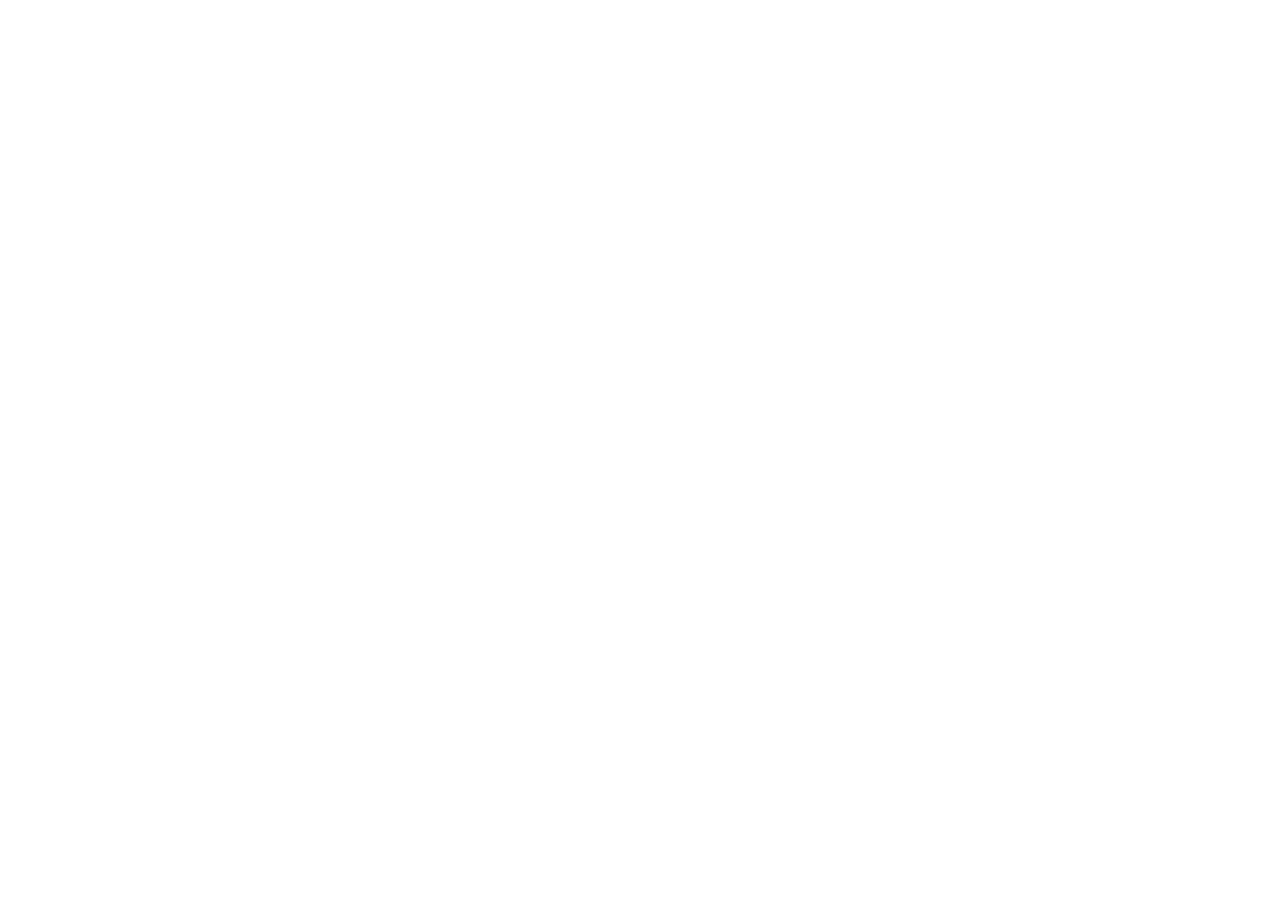
==== index.html @ 7c4e67d2 "Init: Création de dépot et Arborescence" ====
<!DOCTYPE html>
<html lang="en">

<head>
    <meta charset="UTF-8">
    <meta name="viewport" content="width=device-width, initial-scale=1.0">
    <title>Accueil-AfriConnectSummit</title>
    <!--google fonts-->
    <link href="https://fonts.googleapis.com/css2?family=Poppins:wght@300;500;700&display=swap" rel="stylesheet">
    <!--icons bootstrap-->
    <link href="https://cdn.jsdelivr.net/npm/bootstrap-icons@1.11.3/font/bootstrap-icons.css" rel="stylesheet">
    <!--Feuille CSS-->
    <link rel="stylesheet" href="css/style.css">
</head>
<body>
     <!--Le contenu de ma page -->

     
    <script src="js/main.js"></script>
</body>

</html>
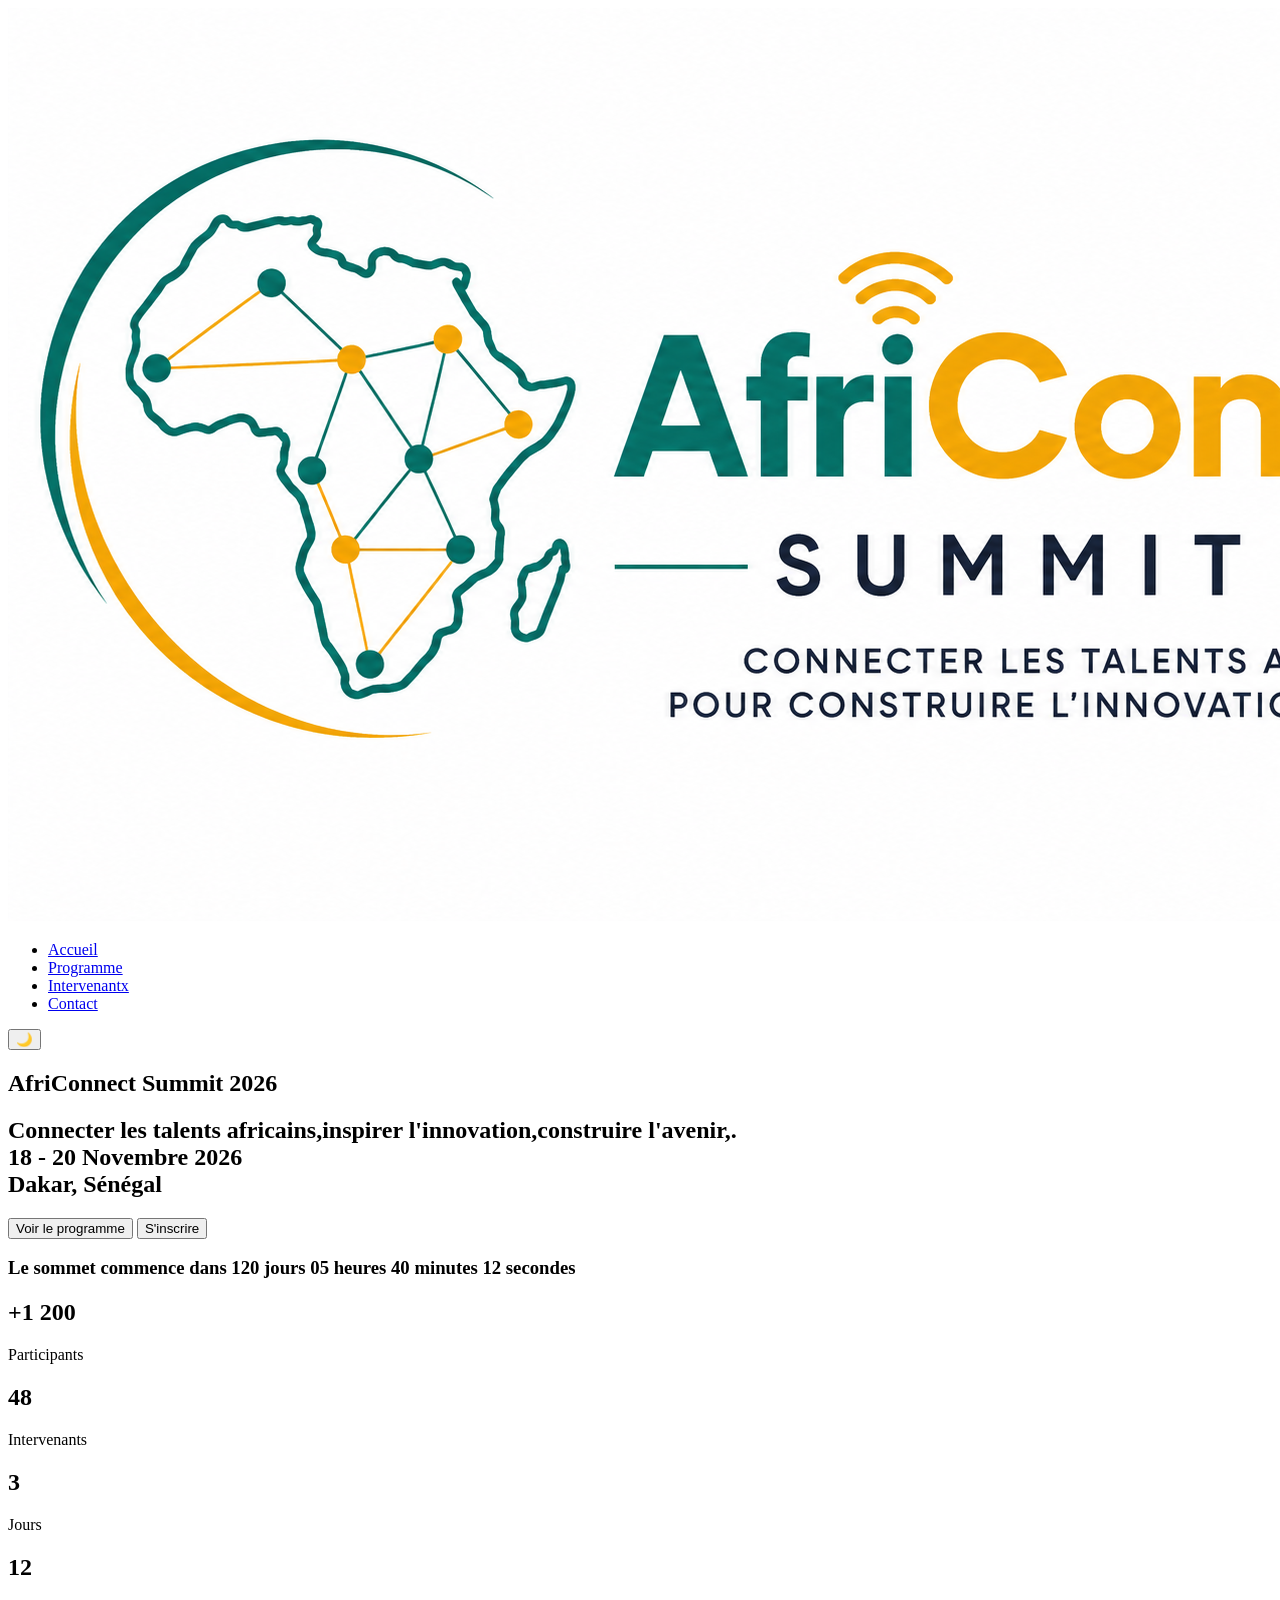
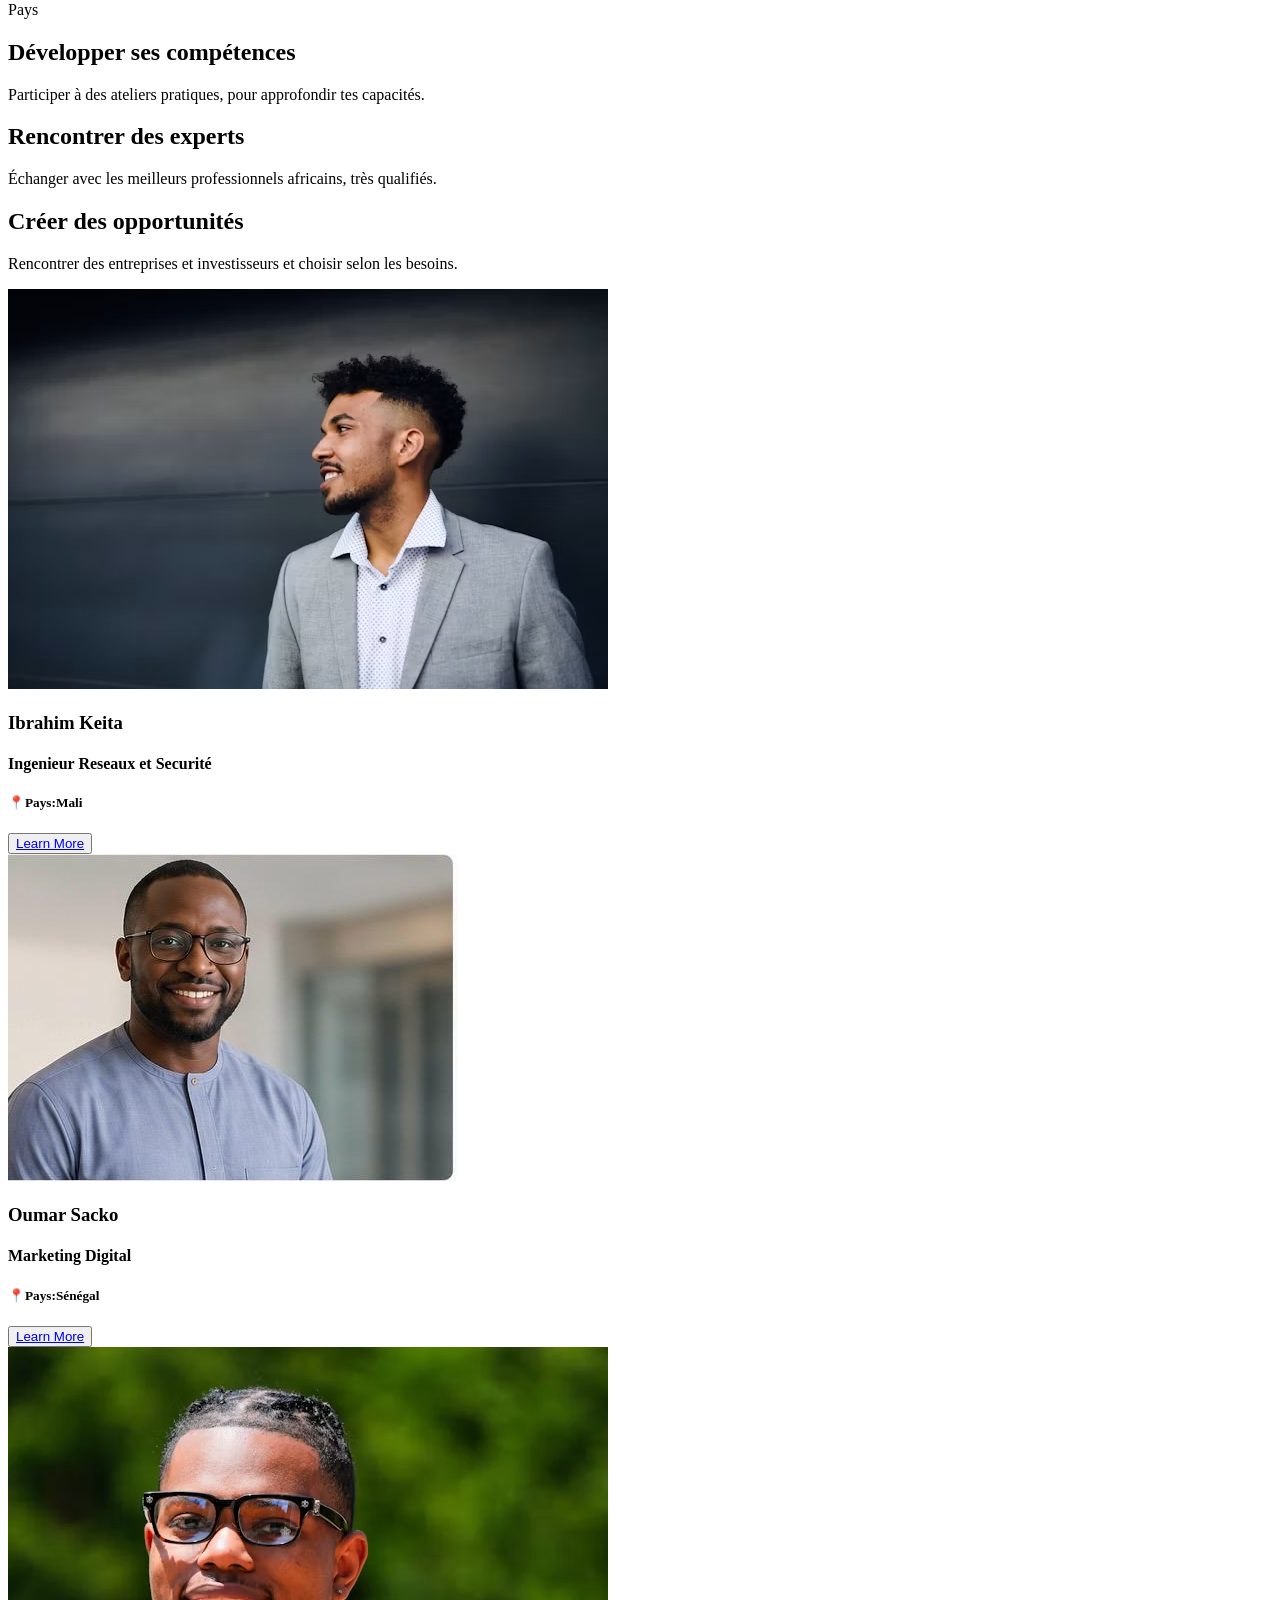
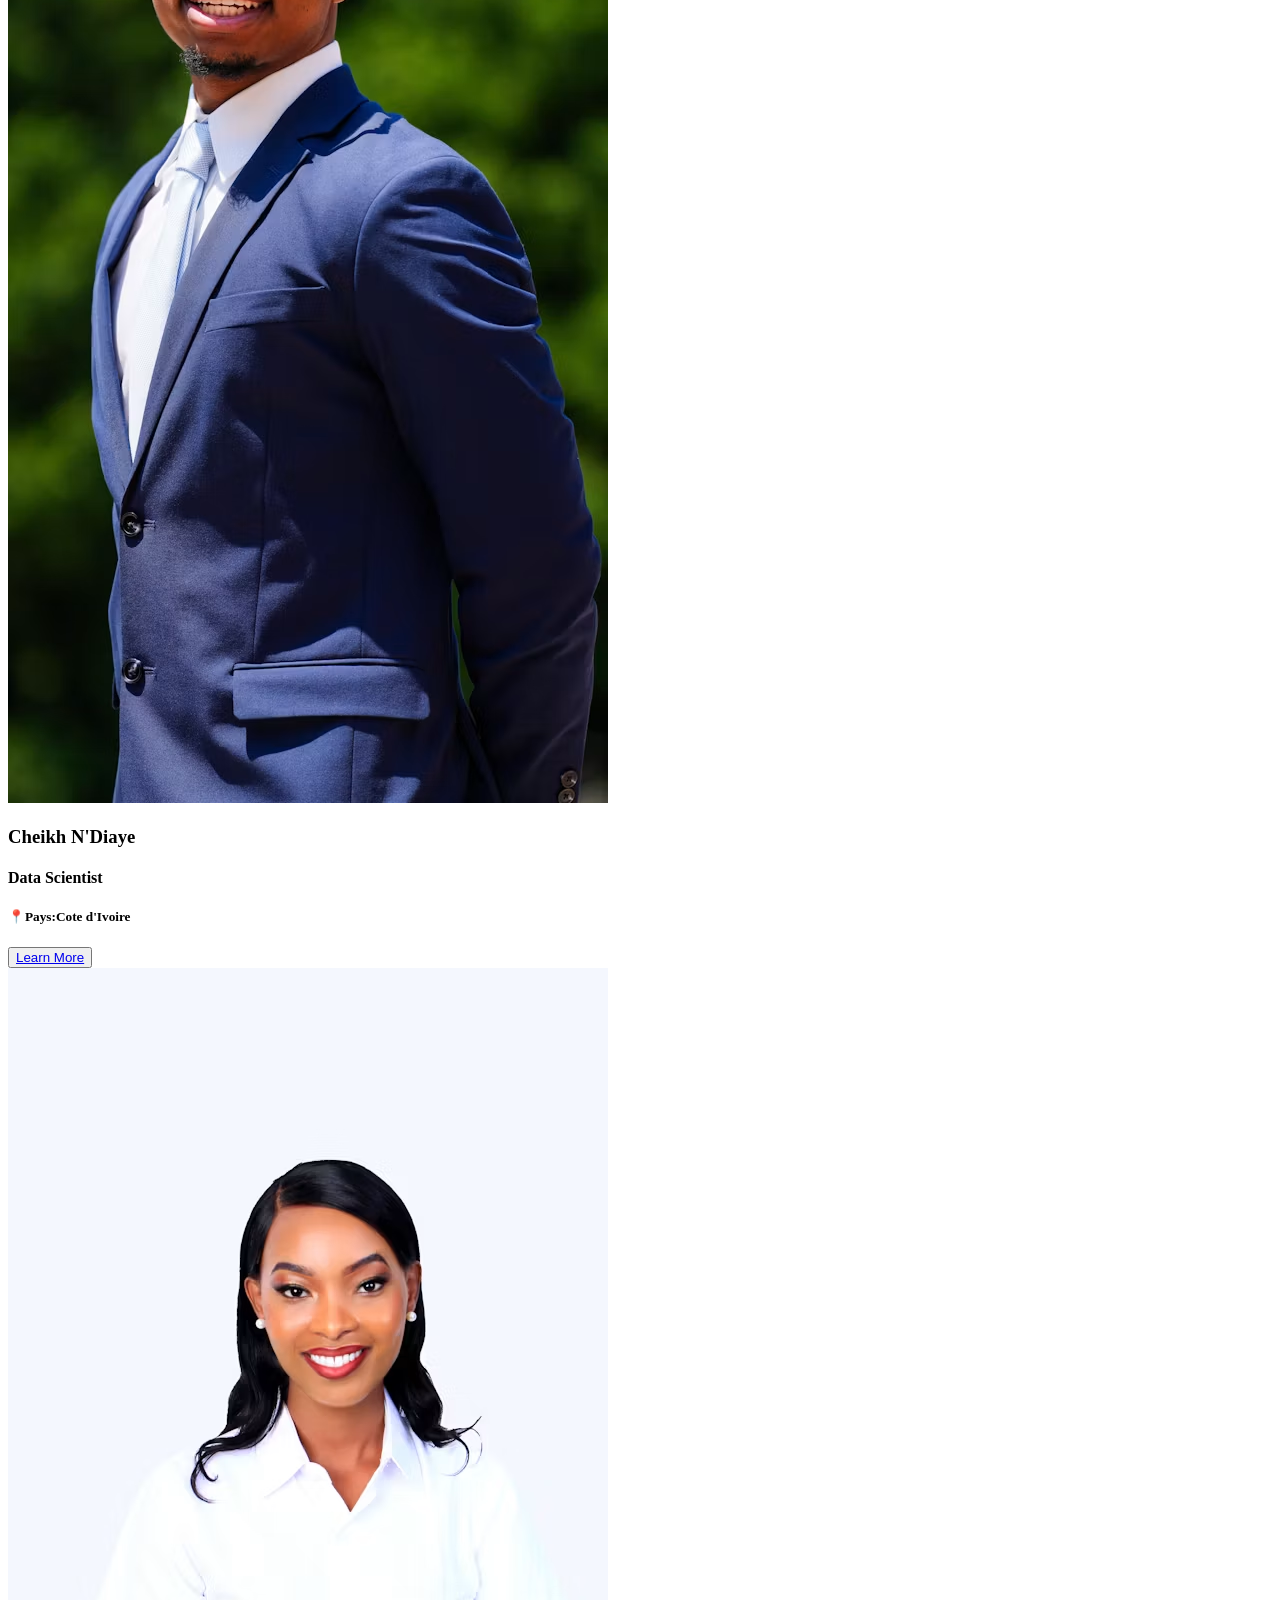
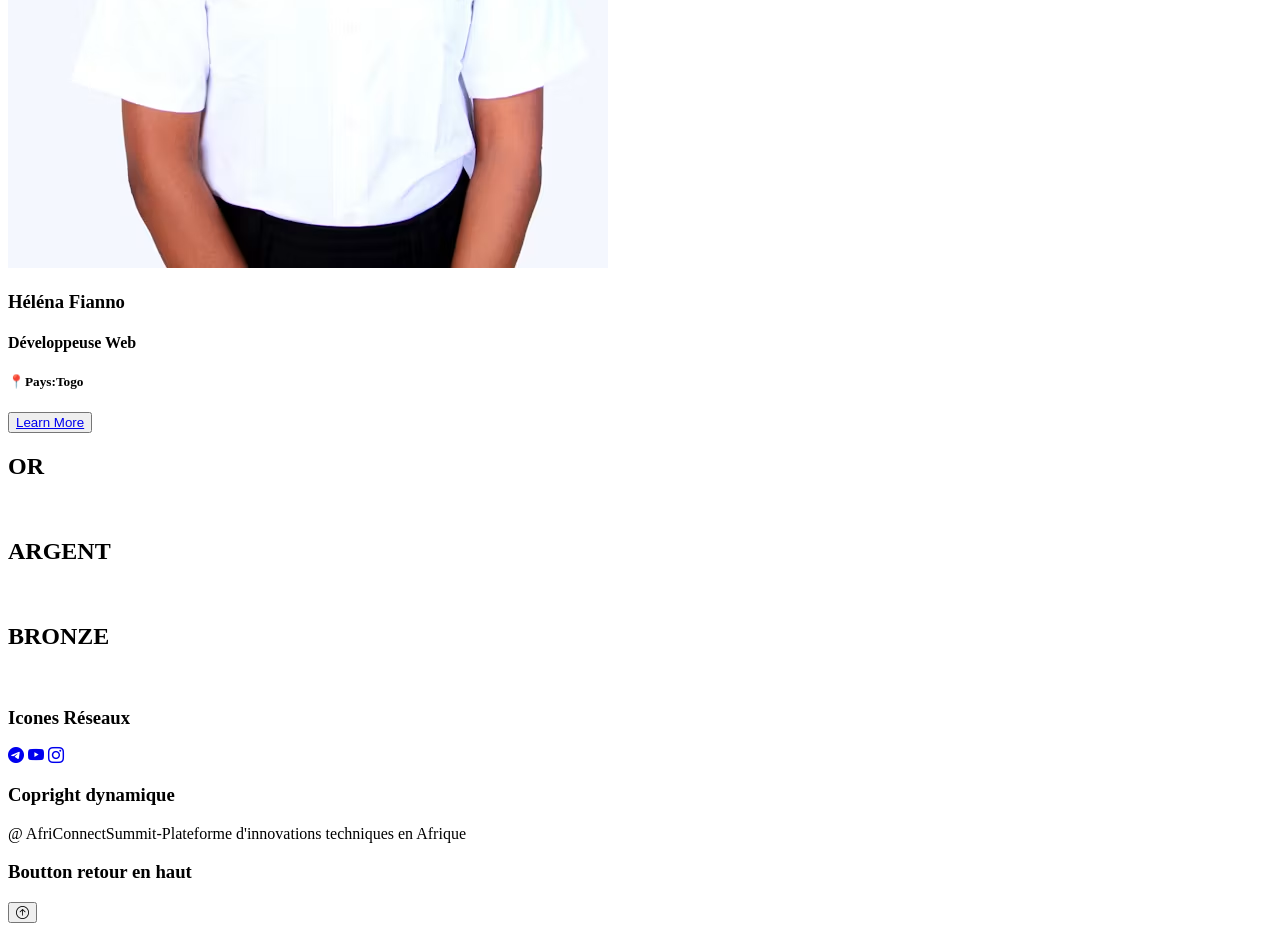
==== commit e36f49ca: "HTML : Structure complète des 4 pages html" ====
--- a/index.html
+++ b/index.html
@@ -12,10 +12,143 @@
     <!--Feuille CSS-->
     <link rel="stylesheet" href="css/style.css">
 </head>
+
 <body>
-     <!--Le contenu de ma page -->
-
-     
+    <!--Le contenu de ma page -->
+    <!--L'entète LOGO + lien-->
+    <header>
+        <nav>
+            <div><img src="images/logoAfriConnectSummit.png" alt="logo"></div>
+            <ul class="menu" id="menu">
+                <li><a href="index.html">Accueil</a></li>
+                <li><a href="programme.html">Programme</a></li>
+                <li><a href="intervenants.html">Intervenantx</a></li>
+                <li><a href="contact.html">Contact</a></li>
+            </ul>
+            <div class="hamburger" id="hamburger"></div>
+            <!--Bouton dark mobile-->
+            <button id="themeToggle">🌙</button>
+        </nav>
+    </header>
+    <main>
+        <!--Section hero-->
+        <section class="Hero">
+            <h1>AfriConnect Summit 2026</h1>
+            <h2>
+                Connecter les talents africains,inspirer l'innovation,construire l'avenir,.
+                <br>18 - 20 Novembre 2026
+                <br>Dakar, Sénégal
+            </h2>
+            <button>Voir le programme</button>
+            <button>S'inscrire</button>
+            <h3>Le sommet commence dans 120 jours 05 heures 40 minutes 12 secondes</h3>
+        </section>
+        <!--Sections Chiffres clés-->
+        <section class="chiffres-clés">
+            <div class="chiffre">
+                <div>
+                    <h2>+1 200</h2>
+                    <p>Participants</p>
+                </div>
+                <div>
+                    <h2>48</h2>
+                    <p>Intervenants</p>
+                </div>
+                <div>
+                    <h2>3</h2>
+                    <p>Jours</p>
+                </div>
+                <div>
+                    <h2>12</h2>
+                    <p>Pays</p>
+                </div>
+            </div>
+        </section>
+        <!--Sections Pourquoi Participer-->
+        <section class="Participer">
+            <div>
+                <i class="icon"></i>
+                <h2>Développer ses compétences</h2>
+                <p>Participer à des ateliers pratiques, pour approfondir tes capacités.</p>
+            </div>
+            <div>
+                <i class="icon"></i>
+                <h2> Rencontrer des experts</h2>
+                <p>Échanger avec les meilleurs professionnels africains, très qualifiés.</p>
+            </div>
+            <div>
+                <i class="icon"></i>
+                <h2>Créer des opportunités</h2>
+                <p>Rencontrer des entreprises et investisseurs et choisir selon les besoins.</p>
+            </div>
+            </div>
+        </section>
+        <!--Sections Intervenants Vedettes-->
+        <section class="intervenants">
+            <div>
+                <img src="images/inter41.jpg" alt="inter1">
+                <h3>Ibrahim Keita</h3>
+                <h4>Ingenieur Reseaux et Securité</h4>
+                <h5>📍Pays:Mali</h5>
+                <button><a href="intervenants.html">Learn More</a></button>
+            </div>
+            <div>
+                <img src="images/intervant8.jpg.jpeg" alt="inter2">
+                <h3>Oumar Sacko</h3>
+                <h4>Marketing Digital</h4>
+                <h5>📍Pays:Sénégal</h5>
+                <button><a href="intervenants.html">Learn More</a></button>
+            </div>
+            <div>
+                <img src="images/inter46.avif" alt="inter3">
+                <h3> Cheikh N'Diaye</h3>
+                <h4>Data Scientist</h4>
+                <h5>📍Pays:Cote d'Ivoire</h5>
+                <button><a href="intervenants.html">Learn More</a></button>
+            </div>
+            <div>
+                <img src="images/inter45.avif" alt="inter4">
+                <h3> Héléna Fianno</h3>
+                <h4>Développeuse Web</h4>
+                <h5>📍Pays:Togo</h5>
+                <button><a href="intervenants.html">Learn More</a></button>
+            </div>
+        </section>
+        <!--Sections SPONSORS-->
+        <section>
+            <div>
+                <h2>OR</h2>
+                <img src="" alt="">
+            </div>
+            <div>
+                <h2>ARGENT</H2>
+                <img src="" alt="">
+            </div>
+            <div>
+                <h2>BRONZE</h2>
+                <img src="" alt="">
+            </div>
+        </section>
+    </main>
+    <!--Footer-->
+    <footer>
+        <div>
+            <h3>Icones Réseaux</h3>
+            <a href="http://telegram.org"><i class="bi bi-telegram"></i></a>
+            <a href="http://youtube.com"><i class="bi bi-youtube"></i></a>
+            <a href="http://instagram.com"><i class="bi bi-instagram"></i></a>
+        </div>
+        <div>
+            <h3>Copright dynamique</h3>
+            <p> <span id="year"> @ AfriConnectSummit-Plateforme d'innovations techniques en Afrique</span></p>
+        </div>
+        <div>
+            <h3>Boutton retour en haut</h3>
+            <button id="btnTop">
+                <i class=" bi bi-arrow-up-circle"></i>
+            </button>
+        </div>
+    </footer>
     <script src="js/main.js"></script>
 </body>
 
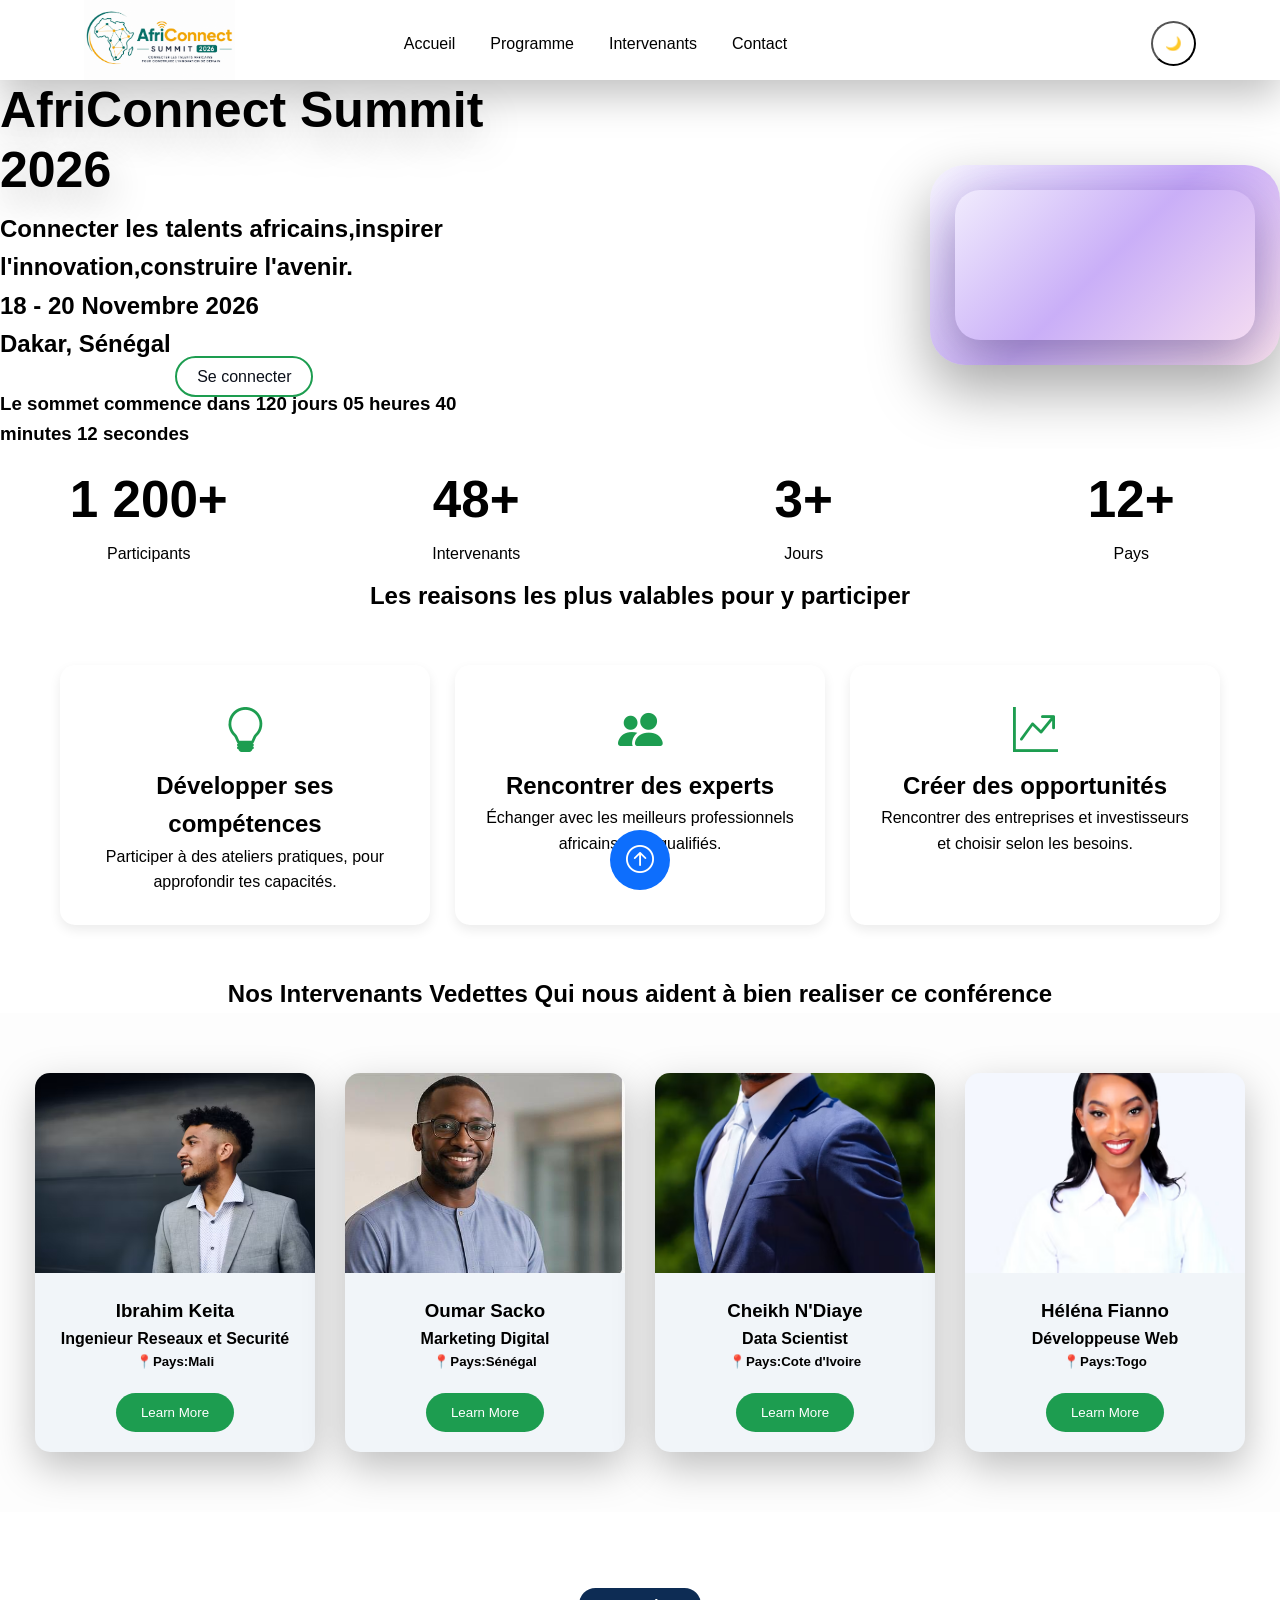
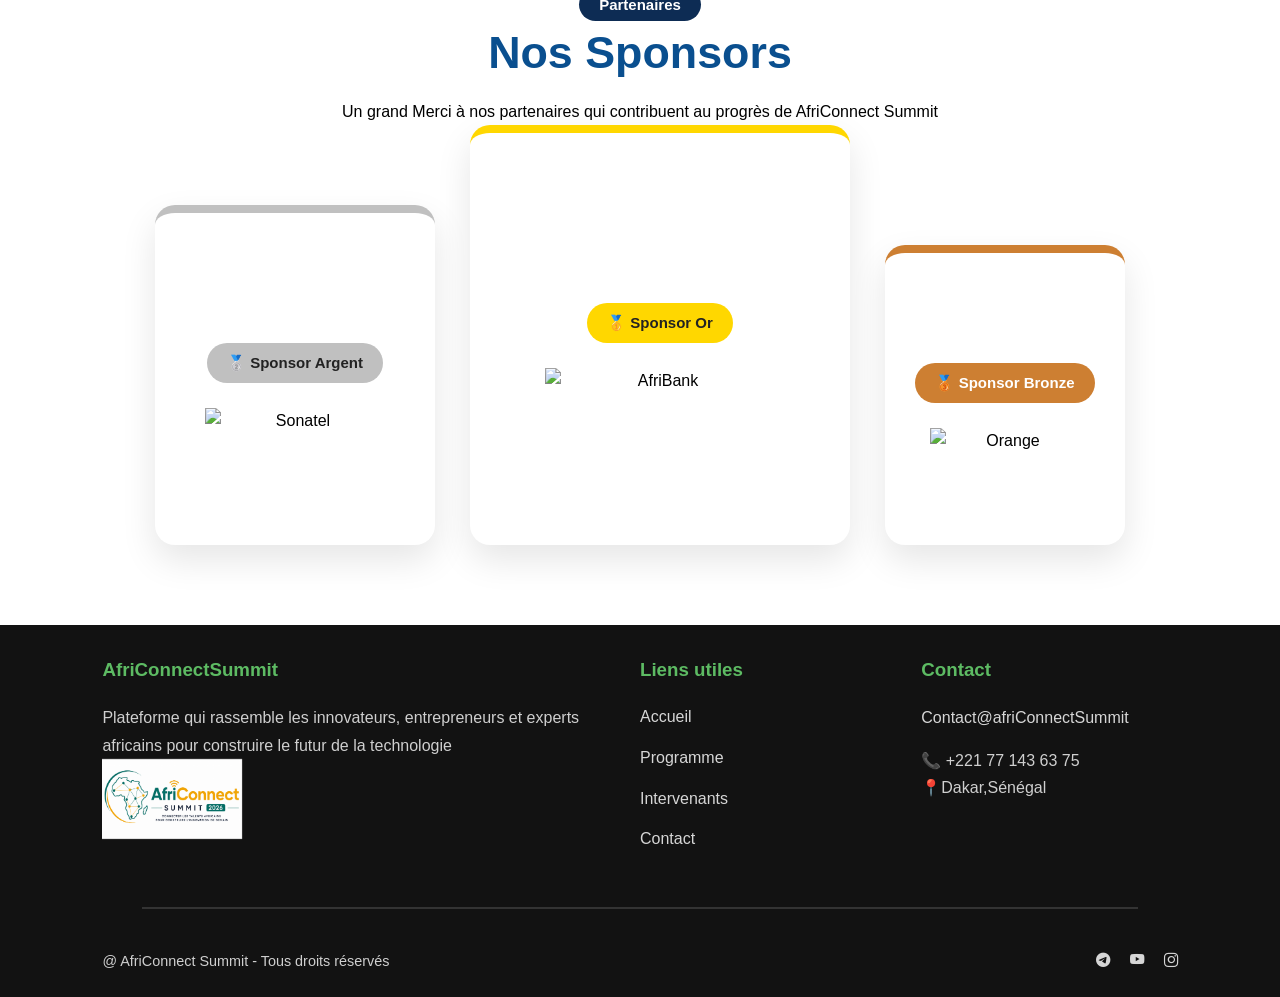
==== commit df16779d: "CSS: root et style complet de la page d'accueil" ====
--- a/index.html
+++ b/index.html
@@ -18,95 +18,113 @@
     <!--L'entète LOGO + lien-->
     <header>
         <nav>
-            <div><img src="images/logoAfriConnectSummit.png" alt="logo"></div>
+            <div class="nav-container">
+            <div> <a href="index.html"><img src="images/logoAfriConnectSummit.png" alt="logo"  class="logo"></a></div>
             <ul class="menu" id="menu">
                 <li><a href="index.html">Accueil</a></li>
                 <li><a href="programme.html">Programme</a></li>
-                <li><a href="intervenants.html">Intervenantx</a></li>
+                <li><a href="intervenants.html">Intervenants</a></li>
                 <li><a href="contact.html">Contact</a></li>
             </ul>
-            <div class="hamburger" id="hamburger"></div>
+            <div class="btn-et-autres">
+            <a href="contact.html" class="inscription">S'inscrire maitenant</a>
+            <div class="hamburger" id="hamburger">
+                <span></span>
+                <span></span>
+                <span></span>
+            </div>
             <!--Bouton dark mobile-->
             <button id="themeToggle">🌙</button>
+            </div>
+            </div>
         </nav>
     </header>
     <main>
         <!--Section hero-->
         <section class="Hero">
+            <div class="gauche">
             <h1>AfriConnect Summit 2026</h1>
             <h2>
-                Connecter les talents africains,inspirer l'innovation,construire l'avenir,.
+                Connecter les talents africains,inspirer l'innovation,construire l'avenir.
                 <br>18 - 20 Novembre 2026
                 <br>Dakar, Sénégal
             </h2>
-            <button>Voir le programme</button>
-            <button>S'inscrire</button>
-            <h3>Le sommet commence dans 120 jours 05 heures 40 minutes 12 secondes</h3>
+            <a href="programme.html" class="voir">Voir le programme</a>
+            <a href="contact.html" class="inscrire">Se connecter</a>
+             <h3>Le sommet commence dans <strong>120</strong> jours <strong>05</strong> heures <strong>40</strong>  minutes <strong>12</strong> secondes</h3>
+            </div>
+            <div class="video">
+        <video autoplay muted loop playsinline class="hero-video">
+        <source src="images/conference.mp4" type="video/mp4">
+         </video>
+         </div>
         </section>
         <!--Sections Chiffres clés-->
         <section class="chiffres-clés">
             <div class="chiffre">
                 <div>
-                    <h2>+1 200</h2>
+                    <h2>1 200+</h2>
                     <p>Participants</p>
-                </div>
-                <div>
-                    <h2>48</h2>
+                </div>  
+                <div>
+                    <h2>48+</h2>
                     <p>Intervenants</p>
                 </div>
                 <div>
-                    <h2>3</h2>
+                    <h2>3+</h2>
                     <p>Jours</p>
                 </div>
                 <div>
-                    <h2>12</h2>
+                    <h2>12+</h2>
                     <p>Pays</p>
                 </div>
             </div>
         </section>
         <!--Sections Pourquoi Participer-->
+        <h2 class="center">Les reaisons les plus valables pour y participer</h2>
         <section class="Participer">
             <div>
-                <i class="icon"></i>
+                <i class="bi bi-lightbulb"></i>
                 <h2>Développer ses compétences</h2>
                 <p>Participer à des ateliers pratiques, pour approfondir tes capacités.</p>
             </div>
             <div>
-                <i class="icon"></i>
+                <i class="bi bi-people-fill"></i>
                 <h2> Rencontrer des experts</h2>
                 <p>Échanger avec les meilleurs professionnels africains, très qualifiés.</p>
             </div>
             <div>
-                <i class="icon"></i>
+                <i class="bi bi-graph-up-arrow"></i>
                 <h2>Créer des opportunités</h2>
                 <p>Rencontrer des entreprises et investisseurs et choisir selon les besoins.</p>
             </div>
             </div>
         </section>
         <!--Sections Intervenants Vedettes-->
+        <h2 class="center">Nos Intervenants Vedettes Qui nous aident à bien realiser ce conférence</h2>
         <section class="intervenants">
-            <div>
+            <div class="carde">
                 <img src="images/inter41.jpg" alt="inter1">
                 <h3>Ibrahim Keita</h3>
                 <h4>Ingenieur Reseaux et Securité</h4>
                 <h5>📍Pays:Mali</h5>
                 <button><a href="intervenants.html">Learn More</a></button>
             </div>
-            <div>
+            <div class="carde">
                 <img src="images/intervant8.jpg.jpeg" alt="inter2">
-                <h3>Oumar Sacko</h3>
+                <h3>Oumar Sacko</h3> 
                 <h4>Marketing Digital</h4>
                 <h5>📍Pays:Sénégal</h5>
                 <button><a href="intervenants.html">Learn More</a></button>
             </div>
-            <div>
+            <div class="carde">
                 <img src="images/inter46.avif" alt="inter3">
                 <h3> Cheikh N'Diaye</h3>
                 <h4>Data Scientist</h4>
                 <h5>📍Pays:Cote d'Ivoire</h5>
                 <button><a href="intervenants.html">Learn More</a></button>
             </div>
-            <div>
+            <div class="carde">
                 <img src="images/inter45.avif" alt="inter4">
                 <h3> Héléna Fianno</h3>
                 <h4>Développeuse Web</h4>
@@ -115,40 +133,74 @@
             </div>
         </section>
         <!--Sections SPONSORS-->
-        <section>
-            <div>
-                <h2>OR</h2>
-                <img src="" alt="">
-            </div>
-            <div>
-                <h2>ARGENT</H2>
-                <img src="" alt="">
-            </div>
-            <div>
-                <h2>BRONZE</h2>
-                <img src="" alt="">
-            </div>
-        </section>
+      <section class="sponsors">
+        <span class="part">Partenaires</span>
+         <h2>Nos Sponsors</h2>
+        <p> Un grand Merci à nos partenaires qui contribuent au progrès de AfriConnect Summit</p>
+
+    <div class="sponsors-container">
+
+        <div class="card silver">
+            <span class="badge">🥈 Sponsor Argent</span>
+            <img src="images/sonatel.png" alt="Sonatel">
+        </div>
+
+        <div class="card gold">
+            <span class="badge">🥇 Sponsor Or</span>
+            <img src="images/afribank.png" alt="AfriBank">
+        </div>
+
+        <div class="card bronze">
+            <span class="badge">🥉 Sponsor Bronze</span>
+            <img src="images/orange.png" alt="Orange">
+        </div>
+
+    </div>
+</section>
     </main>
     <!--Footer-->
     <footer>
-        <div>
-            <h3>Icones Réseaux</h3>
-            <a href="http://telegram.org"><i class="bi bi-telegram"></i></a>
-            <a href="http://youtube.com"><i class="bi bi-youtube"></i></a>
-            <a href="http://instagram.com"><i class="bi bi-instagram"></i></a>
-        </div>
-        <div>
-            <h3>Copright dynamique</h3>
-            <p> <span id="year"> @ AfriConnectSummit-Plateforme d'innovations techniques en Afrique</span></p>
-        </div>
-        <div>
-            <h3>Boutton retour en haut</h3>
-            <button id="btnTop">
+        <div class="footer-container">
+        <div class="footer-col">
+          <h3>AfriConnectSummit</h3>
+          <p>Plateforme qui rassemble les innovateurs, entrepreneurs et experts africains pour construire le futur de la technologie</p>
+          <a href="index.html">
+            <div class="logo">
+             <img src="images/logoAfriConnectSummit.png" alt="logo" class="logo">
+            </div>
+          </a>
+        </div>
+        <div class="footer-col">
+          <h3>Liens utiles</h3>
+          <ul class="list-unstyled">
+            <li> <a href="index.html">Accueil</a></li>
+            <li> <a href="programme.html">Programme</a></li>
+            <li><a href="intervenants.html">Intervenants</a></li>
+            <li><a href="contact.html">Contact</a></li>
+          </ul>
+        </div>
+        <div class="footer-col">
+          <!--contact-->
+          <h3>Contact</h3>
+          <p> <a href="mailto:Contact@afriConnectSummit.com">Contact@afriConnectSummit</a></p>
+          <p>📞 +221 77 143 63 75</p>
+          <p>📍Dakar,Sénégal</p>
+        </div>
+        </div>
+      <hr>
+      <div class="foot-bas">
+        <p> <span id="year"> @ AfriConnect Summit - Tous droits réservés</span>
+        </p>
+        <div class="icon">
+          <a href="http://telegram.org"><i class="bi bi-telegram"></i></a>
+          <a href="http://youtube.com"><i class="bi bi-youtube"></i></a>
+          <a href="http://instagram.com"><i class="bi bi-instagram"></i></a>
+        </div>
+      </div>
+    </footer>
+    <button id="btnTop">
                 <i class=" bi bi-arrow-up-circle"></i>
             </button>
-        </div>
-    </footer>
     <script src="js/main.js"></script>
 </body>
 
--- a/css/style.css
+++ b/css/style.css
@@ -0,0 +1,738 @@
+/*Les Variables CSS dans root mes couleurs et typogrgraphies*/
+:root {
+    --primary: green;
+    --secondary: #f59e0b;
+    --dark: #0f172a;
+    --white: #F1F5F9;
+    --text:#334155;
+    --raduis: 35px;
+    --transition: 0.4s;
+    --shadow: 0 15px 40px rgba(0, 0, 0, .25);
+    --Titres: 'Space Grotesk', sans-serif;
+    --sous-titres: 'Inter', sans-serif;
+}
+
+/*Reset qui prend toutes les balises*/
+* {
+    margin: 0;
+    padding: 0;
+    box-sizing: border-box;
+}
+
+/*Les pages avec un scrool fluide*/
+html {
+    scroll-behavior: smooth;
+}
+
+/*le contenu de mes pages*/
+body {
+    font-family: var(--Titres);
+    color:black ;
+    line-height: 1.6;
+}
+
+/*La navbar*/
+nav {
+    position: fixed;
+    top: 0;
+    left: 0;
+    width: 100%;
+    height: 80px;
+    z-index: 1000;
+    transition: var(--transition);
+    box-shadow: var(--shadow);
+
+}
+main{
+    padding-top: 80px;
+}
+/*image du logo*/
+.logo {
+    width: 100%;
+    height: 80px;
+}
+
+.nav-container {
+    display: flex;
+    justify-content: space-around;
+    align-items: center;
+}
+
+.menu {
+    display: flex;
+    gap: 35px;
+}
+
+a {
+    text-decoration: none;
+    color: inherit;
+    transition: var(--transition);
+    position: relative;
+}
+
+/*Les liens au survol*/
+a:hover {
+    text-decoration: underline;
+    color: var(--btn);
+}
+
+ul {
+    list-style: none;
+    cursor: pointer;
+}
+
+a::after {
+    content: "";
+    position: absolute;
+    left: 0;
+    bottom: -8px;
+    width: 0;
+    height: 2px;
+    background: var(--secondary);
+    transition: var(--transition);
+}
+
+.btn-et-autres {
+    display: flex;
+    align-items: center;
+    gap: 15px;
+}
+
+/*les bouttons*/
+.inscription {
+    background: var(--btn);
+    color: white;
+    padding: 10px 20px;
+    border-radius: 30px;
+    border:none;
+}
+
+.inscription:hover {
+    background: var(--dark);
+    color: var(--white);
+}
+
+#themeToggle {
+    width: 45px;
+    height: 45px;
+    border-radius: 50%;
+    background: var(--card);
+    color: white;
+}
+
+/*Menu Hamburguer*/
+.hamburger {
+    display: none;
+    flex-direction: column;
+    cursor: pointer;
+}
+
+.hamburger span {
+    width: 28px;
+    height: 3px;
+    background: #333;
+    margin: 4px;
+    transition: var(--Transition);
+}
+
+/*responsive du hamburger*/
+@media (max-width:768px) {
+    .menu {
+        position: absolute;
+        top: 75px;
+        right: -100%;
+        width: 260px;
+        height: calc(100vh - 75px);
+        background: var(--white);
+        flex-direction: column;
+        align-items: center;
+        padding-top: 48px;
+        gap: 30px;
+        transition: var(--Transition);
+        box-shadow: var(--shadow);
+    }
+
+    .menu.active {
+        right: 0;
+    }
+
+    .hamburger {
+        display: flex;
+    }
+}
+/*Responsive de la navbar*/
+@media(max-width:768px) {
+    .nav-menu {
+        position: absolute;
+        top: 80px;
+        left: 0;
+        width: 100%;
+        background: var(--dark-card);
+        flex-direction: column;
+        align-items: center;
+        padding: 30px;
+        display: none;
+    }
+    .nav-menu.show {
+        display: flex;
+    }
+    .menu-btn {
+        display: flex;
+    }
+}
+
+/*Section hero*/
+.Hero {
+    background: linear-gradient(rgba(255, 255, 255, 0.7), rgba(255, 255, 255, 0.7));
+    color: black;
+    display: flex;
+    align-items: center;
+    justify-content: space-between;
+    gap: 40px;
+    overflow: hidden;
+    /*bloque le débordement*/
+}
+
+.gauche {
+    flex: 0 0 40%;
+    position: relative;
+    z-index: 1;
+}
+
+.gauche h1 {
+    font-size: 50px;
+    font-weight: bold;
+    line-height: 1.2;
+    margin-bottom: 10px;
+    text-shadow: var(--shadow);
+}
+
+.gauche h2 h3 {
+    font-size: 18px;
+    line-height: 1.6;
+    text-shadow: 0 4px 15px rgba(0, 0, 0, 0.5);
+}
+
+/*Video à droite*/
+.video {
+
+    padding: 25px;
+
+    border-radius: 35px;
+
+    background: linear-gradient(135deg,
+            #4e46e508,
+            #7c3aed68,
+            #ec489a25);
+
+    box-shadow: 0 25px 60px rgba(0, 0, 0, .35);
+    overflow: hidden;
+
+}
+.hero-video {
+    width: 100%;
+    display: block;
+    border-radius: 25px;
+    object-fit: cover;
+    box-shadow:
+        0 20px 50px rgba(0, 0, 0, .25),
+        0 0 60px rgba(130, 80, 255, .25);
+}
+
+/*LES Bottons CTA*/
+.voir {
+    background: var(--btn);
+    color: white;
+    padding: 10px 20px;
+    border-radius: 30px;
+    border: none;
+}
+.voir:hover {
+    background-color: transparent;
+    color: #0B0F19;
+    padding: 10px 20px;
+    border-radius: 30px;
+}
+.inscrire {
+    background-color: transparent;
+    color: #0B0F19;
+    padding: 10px 20px;
+    border-radius: 30px;
+    border:2px solid #1d9d50;
+}
+.inscrire:hover {
+    background: var(--gray);
+    color: white;
+}
+
+/*Section chiffres*/
+.chiffre {
+    display: grid;
+    grid-template-columns: repeat(4, 1fr);
+    gap: 30px;
+}
+
+.chiffre div {
+    background: var(--card);
+    padding: 10px;
+    text-align: center;
+    border-radius: 15px;
+    transition: var(--transition);
+}
+
+.chiffre div:hover {
+    transform: translateY(-10px);
+}
+
+.chiffre h2 {
+    font-size: 3.2rem;
+    color: var(--btn);
+
+}
+
+.chiffre p {
+    font-weight: 230;
+}
+
+/*Section pourquoi participer*/
+.Participer {
+    max-width: 1200px;
+    margin: auto;
+    display: grid;
+    grid-template-columns: repeat(3, 1fr);
+    gap: 25px;
+    padding: 50px 20px;
+}
+
+.center {
+    text-align: center;
+}
+
+.Participer div {
+    background: white;
+    padding: 30px;
+    border-radius: 15px;
+    text-align: center;
+    box-shadow: 0 5px 12px rgba(0, 0, 0, .08);
+    transition: .4s;
+}
+
+.Participer div:hover {
+    transform: translateY(-8px);
+}
+
+.Participer i {
+    font-size: 45px;
+    color: #1d9d50;
+}
+
+/*Sections des intervenants vedettes*/
+
+.intervenants {
+    display: flex;
+    flex-direction: row;
+    justify-content: space-around;
+    padding: 60px 20px;
+    background-color: #f9f9f956;
+    text-align: center;
+}
+
+.intervenants .carde{
+    background-color:var(--white);
+    color: black;
+    border: none;
+    border-radius: 15px;
+    width: 280px;
+    height: auto;
+    overflow: hidden;
+    box-shadow: 0 4px 15px rgba(0, 0, 0, 0.1);
+    transition: transform 0.3s;
+    box-shadow: var(--shadow);
+    height: 100%;
+
+}
+
+.intervenants div:hover {
+    transform: translateY(-10px);
+}
+.intervenants .card:nth-child(even){
+   transform: translateY(50px); 
+}
+.intervenants img {
+    width: 100%;
+    height: 200px;
+    object-fit: cover;
+    transition: 0.4s ease;
+    transform: 0.4s ease;
+}
+.carde:hover {
+    transform: translateY(-10px) scale(1.02);
+    box-shadow: 0 20px 40px rgb(85, 83, 83);
+}
+
+.carde:hover img {
+    transform: scale(1.1);
+}
+.intervenants h3 {
+    margin-top: 15px;
+}
+
+.intervenants button {
+    margin: 20px;
+    padding: 12px 25px;
+    background: #1d9d50;
+    border: none;
+    border-radius: 25px;
+}
+
+.intervenants a {
+    color: white;
+    text-decoration: none;
+}
+/*Responsive des intervenants vedettes*/
+@media (max-width:375px) {
+    .carde{
+        grid-template-columns: repeat(2, 1fr);
+    }
+}
+
+/*Nos sponsors*/
+/* ===========================
+        SPONSORS
+=========================== */
+
+.sponsors{
+    width: 90%;
+    max-width: 1300px;
+    margin: 80px auto;
+    text-align: center;
+}
+
+.sponsors h2{
+    font-size: 2.8rem;
+    color: #0a4f8f;
+    margin-bottom: 10px;
+}
+
+.sponsor-text{
+    color: #666;
+    margin-bottom: 50px;
+    font-size: 40px;
+}
+.part{
+   margin-top: 20px;
+    margin-bottom: 25px;
+    padding: 8px 20px;
+    border-radius: 30px;
+    color: white;
+    font-weight: bold;
+    font-size: 15px; 
+    background-color: #0d2c54; 
+}
+.sponsors-container{
+    display: flex;
+    justify-content: center;
+    align-items: flex-end;
+    gap: 35px;
+    flex-wrap: wrap;
+}
+
+/* ===================
+      CARTE
+=================== */
+
+.card{
+
+    background: white;
+    border-radius: 20px;
+    box-shadow: 0 15px 35px rgba(0,0,0,.10);
+    transition: .4s;
+    overflow: hidden;
+    display: flex;
+    flex-direction: column;
+    justify-content: center;
+    align-items: center;
+}
+.card:hover{
+    transform: translateY(-12px);
+    box-shadow: 0 20px 40px rgba(0,0,0,.18);
+
+}
+.card img{
+    width: 80%;
+    object-fit: contain;
+}
+
+/* Badge */
+.badge{
+
+    margin-top: 20px;
+    margin-bottom: 25px;
+    padding: 8px 20px;
+    border-radius: 30px;
+    color: white;
+    font-weight: bold;
+    font-size: 15px;
+
+}
+
+/* ===================
+    OR (plus grande)
+=================== */
+
+.gold{
+    width: 380px;
+    height: 420px;
+    border-top: 8px solid gold;
+
+}
+.gold img{
+    width: 230px;
+}
+.gold .badge{
+    background: gold;
+    color: #222;
+}
+/*ARGENT*/
+.silver{
+    width: 280px;
+    height: 340px;
+    border-top: 8px solid silver;
+}
+
+.silver img{
+    width: 180px;
+}
+
+.silver .badge{
+    background: silver;
+    color: #222;
+}
+
+/*BRONZE*/
+
+.bronze{
+    width: 240px;
+    height: 300px;
+    border-top: 8px solid #CD7F32;
+}
+
+.bronze img{
+    width: 150px;
+}
+
+.bronze .badge{
+    background: #CD7F32;
+}
+
+/*Responsive*/
+
+@media(max-width:900px){
+    .sponsors-container{
+        flex-direction: column;
+        align-items: center;
+    }
+    .gold,
+    .silver,
+    .bronze{
+        width: 90%;
+        max-width: 380px;
+        height: 320px;
+    }
+}
+.card {
+    opacity: 0;
+    transform: translateY(50px);
+    animation: apparition 0.8s ease forwards;
+}
+.card:nth-child(2) {
+    animation-delay: 0.2s;
+}
+.card:nth-child(3) {
+    animation-delay: 0.4s;
+}
+@keyframes apparition {
+    from {
+        opacity: 0;
+        transform: translateY(50px);
+    }
+    to {
+        opacity: 1;
+        transform: translateY(0);
+    }
+}
+/*Footer*/
+
+footer{
+    background:#121212;
+    color:#fff;
+    padding:30px 8% 10px;
+}
+
+.footer-container{
+    display: grid;
+    grid-template-columns: 2fr 1fr 1fr;
+    gap: 25px;
+}
+footer .logo{
+    width: 140px;
+    margin-bottom: 10px;
+}
+footer p{
+    color: #cfcfcf;
+    line-height: 1.7;
+}
+footer h3{
+    color: #5DBB63;
+    margin-bottom: 20px;
+}
+
+footer a{
+    display: block;
+    text-decoration: none;
+    color:#d6d6d6;
+    margin-bottom:15px;
+    transition:.3s;
+}
+footer a:hover{
+    color:#5DBB63;
+}
+hr{
+    margin: 40px;
+    border: none;
+    border-top: 2px solid #333;
+}
+.foot-bas{
+    display: flex;
+    flex-direction: row;
+    justify-content: space-between;
+    margin-bottom: 0;
+    text-align: center;
+    color: #bbb;
+    font-size: .9rem;
+}
+.icon{
+    display: flex;
+    gap: 20px;
+}
+/*Responsive du footer*/
+@media (max-width:768px) {
+    .footer-container{
+        grid-template-columns: repeat(2, 1f);
+    }
+}
+   @media (max-width:375px) {
+    .footer-container{
+        grid-template-columns: 1f;
+    } 
+}
+/*Bouton retour en haut*/
+#btnTop{
+    width:60px;
+    height:60px;
+    border:none;
+    border-radius:50%;
+    background:#0d6efd;
+    color:white;
+    font-size:28px;
+    cursor:pointer;
+    transition:.3s;
+    position: fixed;
+    left: 50%;
+    bottom: 10px;
+    transform: translateX(-50%);
+}
+#btnTop:hover{
+    background:white;
+    color:#0d6efd;
+    transform:scale(1.1);
+}
+/* RESPONSIVE de la page programme*/
+
+@media(max-width:992px){
+
+.hero-interne h1{
+
+    font-size:42px;
+}
+
+table{
+
+    font-size:14px;
+}
+
+table th,
+table td{
+
+    padding:12px;
+}
+
+.themes h2{
+
+    font-size:32px;
+}
+
+}
+
+@media(max-width:768px){
+
+.tabs{
+
+    flex-direction:column;
+    align-items:center;
+}
+
+.tab{
+
+    width:220px;
+}
+
+.hero-interne{
+
+    height:250px;
+}
+
+.hero-interne h1{
+
+    font-size:34px;
+}
+
+.hero-interne p{
+
+    font-size:16px;
+}
+
+footer{
+
+    flex-direction:column;
+    text-align:center;
+}
+
+table{
+
+    display:block;
+    overflow-x:auto;
+    white-space:nowrap;
+}
+
+}
+
+@media(max-width:480px){
+
+.hero-interne h1{
+
+    font-size:28px;
+}
+
+.themes h2{
+
+    font-size:26px;
+}
+
+.theme-card{
+
+    padding:30px 20px;
+}
+
+}
+
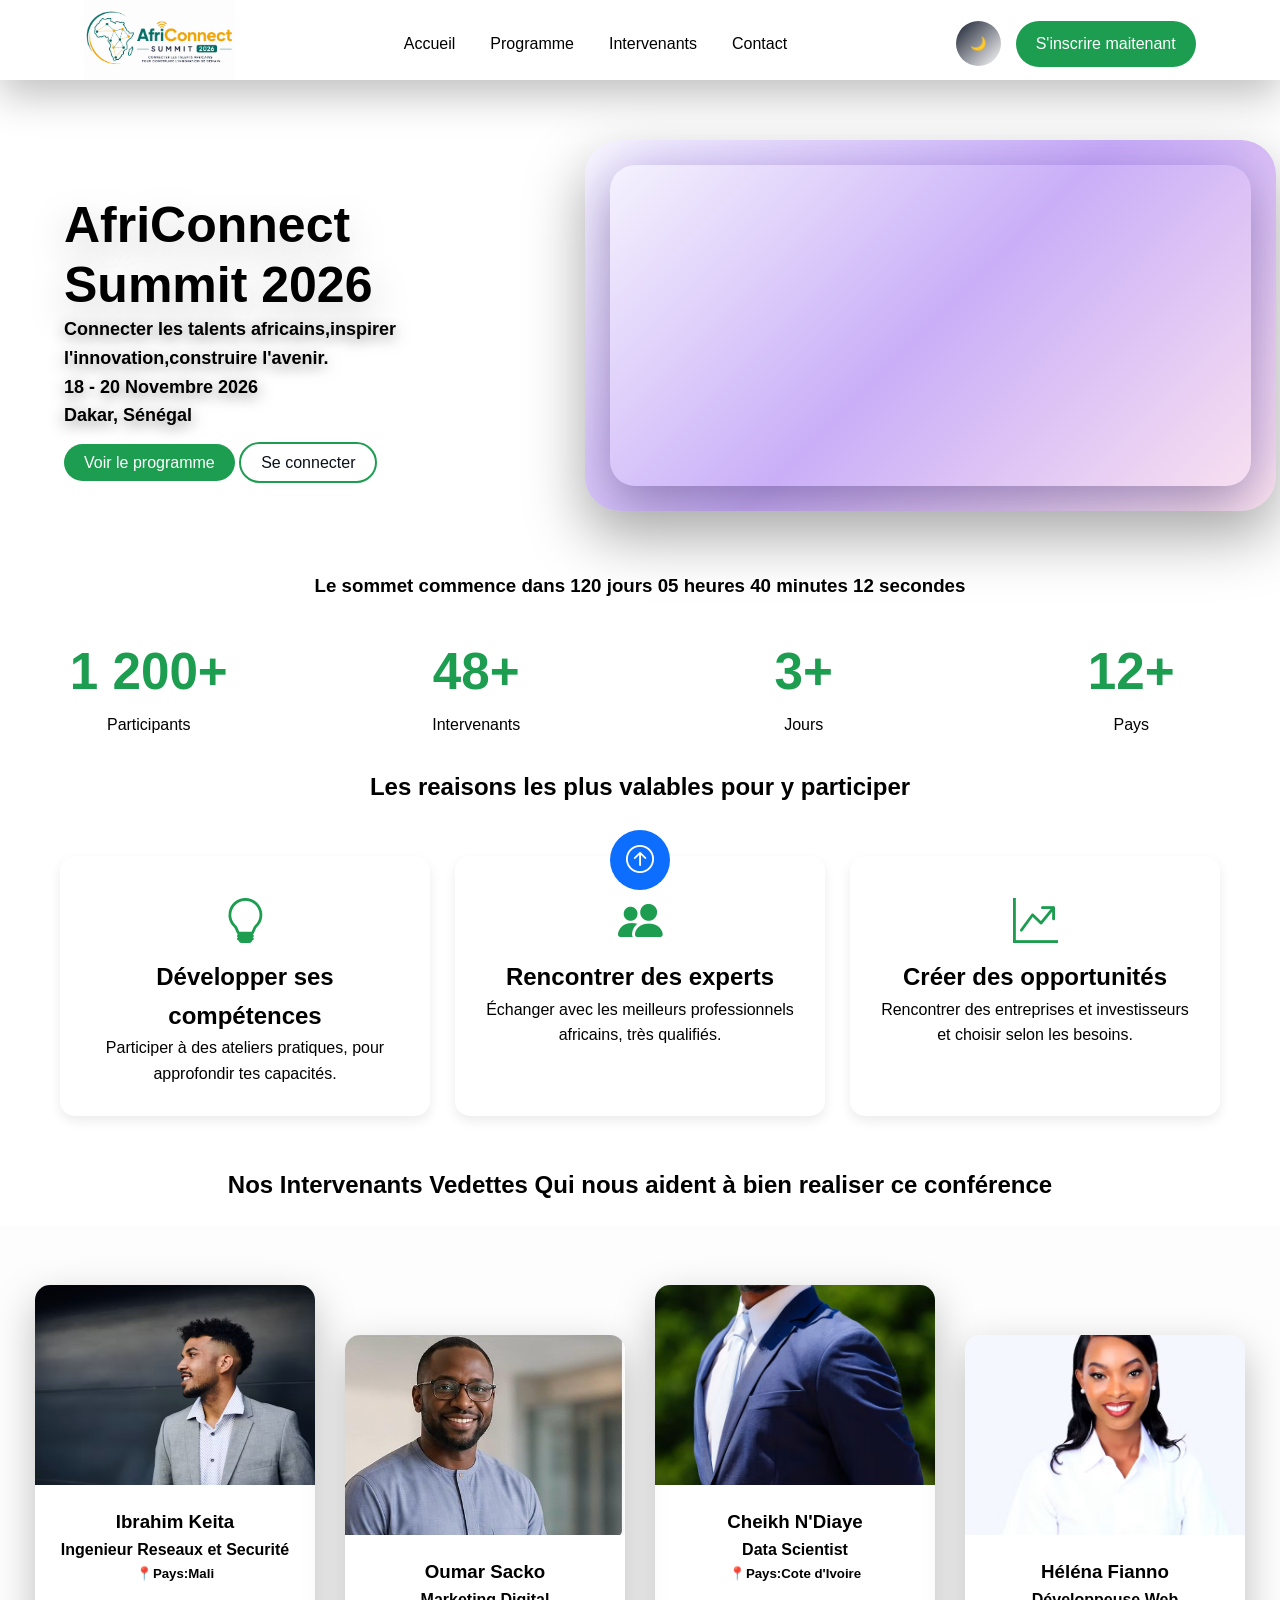
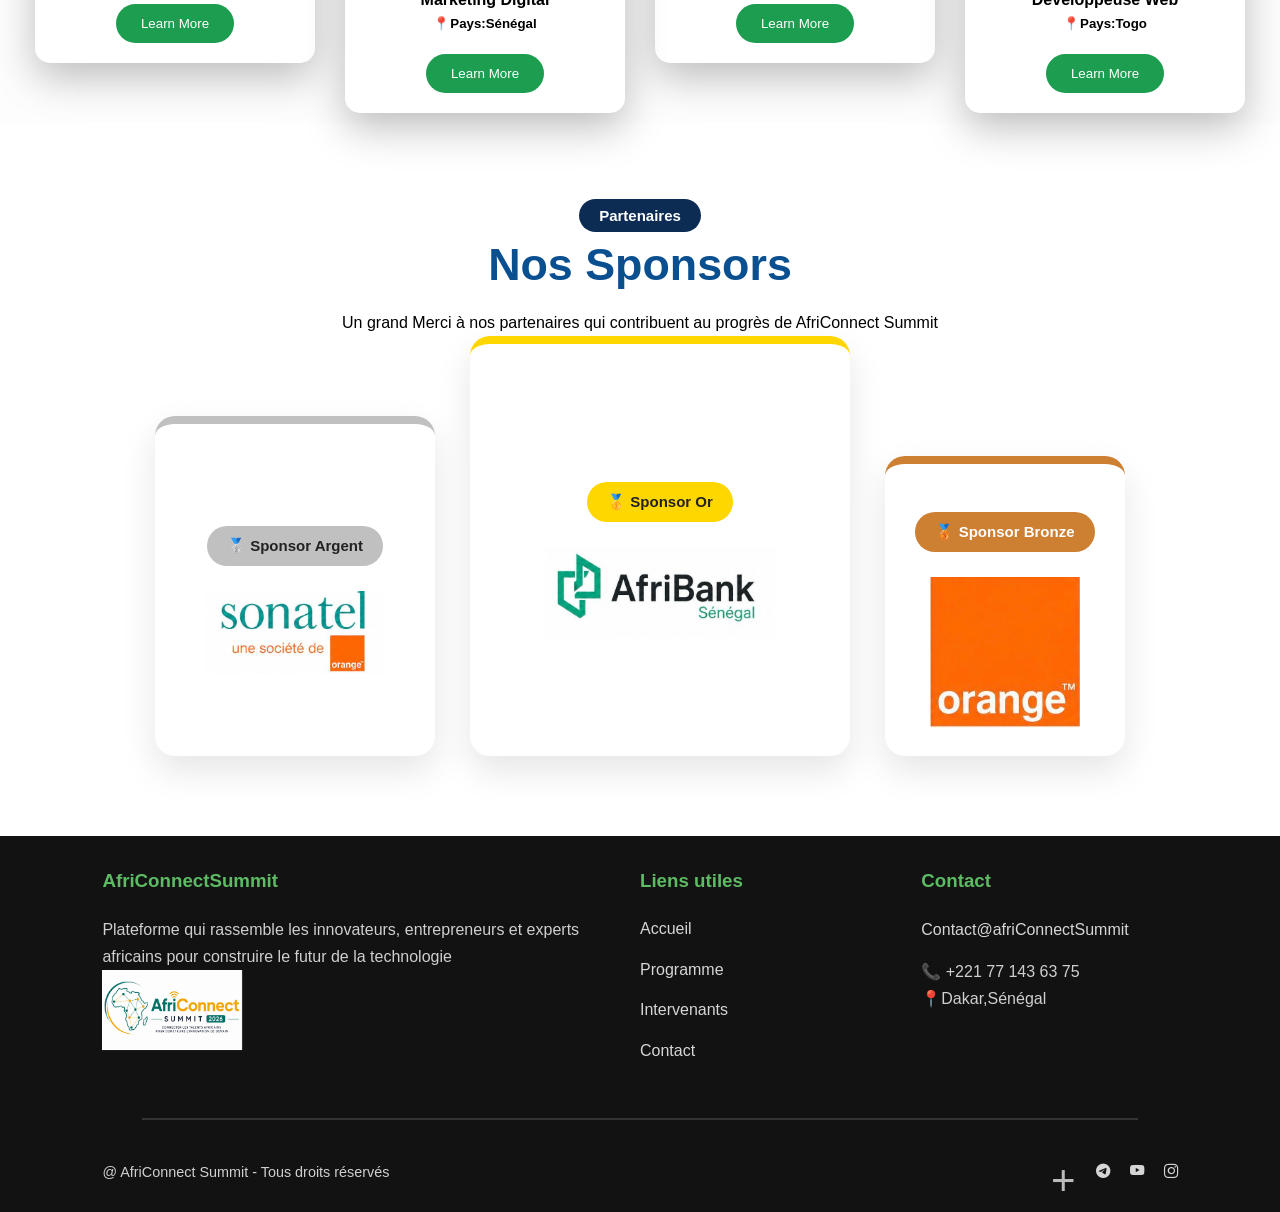
==== commit 7270e1f4: "CSS:Style complet des autres  pages" ====
--- a/index.html
+++ b/index.html
@@ -27,14 +27,14 @@
                 <li><a href="contact.html">Contact</a></li>
             </ul>
             <div class="btn-et-autres">
+                <!--Bouton dark mobile-->
+            <button id="themeToggle">🌙</button>
             <a href="contact.html" class="inscription">S'inscrire maitenant</a>
             <div class="hamburger" id="hamburger">
                 <span></span>
                 <span></span>
                 <span></span>
             </div>
-            <!--Bouton dark mobile-->
-            <button id="themeToggle">🌙</button>
             </div>
             </div>
         </nav>
@@ -51,14 +51,15 @@
             </h2>
             <a href="programme.html" class="voir">Voir le programme</a>
             <a href="contact.html" class="inscrire">Se connecter</a>
-             <h3>Le sommet commence dans <strong>120</strong> jours <strong>05</strong> heures <strong>40</strong>  minutes <strong>12</strong> secondes</h3>
             </div>
             <div class="video">
         <video autoplay muted loop playsinline class="hero-video">
         <source src="images/conference.mp4" type="video/mp4">
          </video>
          </div>
-        </section>
+         
+        </section>
+     <h3 class="center">Le sommet commence dans <strong>120</strong> jours <strong>05</strong> heures <strong>40</strong>  minutes <strong>12</strong> secondes</h3>
         <!--Sections Chiffres clés-->
         <section class="chiffres-clés">
             <div class="chiffre">
@@ -142,17 +143,17 @@
 
         <div class="card silver">
             <span class="badge">🥈 Sponsor Argent</span>
-            <img src="images/sonatel.png" alt="Sonatel">
+            <img src="images/SONATEL.jpg.jpeg" alt="Sonatel">
         </div>
 
         <div class="card gold">
             <span class="badge">🥇 Sponsor Or</span>
-            <img src="images/afribank.png" alt="AfriBank">
+            <img src="images/Afribank.jpeg" alt="AfriBank">
         </div>
 
         <div class="card bronze">
             <span class="badge">🥉 Sponsor Bronze</span>
-            <img src="images/orange.png" alt="Orange">
+            <img src="images/orange.jpg.jpeg" alt="Orange">
         </div>
 
     </div>
@@ -202,6 +203,7 @@
                 <i class=" bi bi-arrow-up-circle"></i>
             </button>
     <script src="js/main.js"></script>
+    <!--<script type="module" src="js/hero3d.js"></script>-->
 </body>
 
 </html>
--- a/css/style.css
+++ b/css/style.css
@@ -1,17 +1,26 @@
 /*Les Variables CSS dans root mes couleurs et typogrgraphies*/
-:root {
-    --primary: green;
-    --secondary: #f59e0b;
-    --dark: #0f172a;
-    --white: #F1F5F9;
-    --text:#334155;
-    --raduis: 35px;
-    --transition: 0.4s;
-    --shadow: 0 15px 40px rgba(0, 0, 0, .25);
-    --Titres: 'Space Grotesk', sans-serif;
-    --sous-titres: 'Inter', sans-serif;
-}
-
+:root{
+    /* Couleurs principales */
+    --primary: #2563EB;
+    --secondary: #F59E0B;
+    --btn: #1d9d50;
+    /* Couleurs neutres */
+    --white: #ffffff;
+    --dark: #0B0F19;
+    --dark-card: #161E2E;
+    --gray: #6b7280;
+    /* Ombres */
+    --shadow: 0 15px 40px rgba(0,0,0,.25);
+    /* Bordures */
+    --radius: 35px;
+    --radius-card: 20px;
+    --radius-btn: 30px;
+    /* Animation */
+    --transition: .4s ease;
+    /* Typographies */
+    --Titres: 'Poppins', sans-serif;
+    --sous-titres: 'Poppins', sans-serif;
+}
 /*Reset qui prend toutes les balises*/
 * {
     margin: 0;
@@ -118,6 +127,10 @@
     border-radius: 50%;
     background: var(--card);
     color: white;
+    background: linear-gradient(135deg, var(--dark-card), var(--white));
+    cursor: pointer;
+    transition: all 0.3s ease;
+    border: none;
 }
 
 /*Menu Hamburguer*/
@@ -183,13 +196,15 @@
 
 /*Section hero*/
 .Hero {
-    background: linear-gradient(rgba(255, 255, 255, 0.7), rgba(255, 255, 255, 0.7));
-    color: black;
-    display: flex;
+    width: 90%;
+    max-width: 1300px;
+    margin: 30px auto;
+    display: flex;
+    justify-content: space-between;
     align-items: center;
-    justify-content: space-between;
-    gap: 40px;
-    overflow: hidden;
+    gap: 60px;
+   /* min-height: auto;*/
+    padding: 30px 0;
     /*bloque le débordement*/
 }
 
@@ -197,29 +212,28 @@
     flex: 0 0 40%;
     position: relative;
     z-index: 1;
+    padding-top: 20px;
 }
 
 .gauche h1 {
     font-size: 50px;
     font-weight: bold;
     line-height: 1.2;
-    margin-bottom: 10px;
     text-shadow: var(--shadow);
 }
 
-.gauche h2 h3 {
+.gauche h2, .gauche h3{
     font-size: 18px;
     line-height: 1.6;
     text-shadow: 0 4px 15px rgba(0, 0, 0, 0.5);
+    margin-bottom: 20px;
 }
 
 /*Video à droite*/
 .video {
-
+    flex: 0 0 60%;
     padding: 25px;
-
     border-radius: 35px;
-
     background: linear-gradient(135deg,
             #4e46e508,
             #7c3aed68,
@@ -239,6 +253,7 @@
         0 0 60px rgba(130, 80, 255, .25);
 }
 
+
 /*LES Bottons CTA*/
 .voir {
     background: var(--btn);
@@ -246,6 +261,7 @@
     padding: 10px 20px;
     border-radius: 30px;
     border: none;
+    margin-top: 10px;
 }
 .voir:hover {
     background-color: transparent;
@@ -266,6 +282,10 @@
 }
 
 /*Section chiffres*/
+.chiffres-clés{
+    margin: 0;
+    padding: 20px 0;
+}
 .chiffre {
     display: grid;
     grid-template-columns: repeat(4, 1fr);
@@ -302,8 +322,13 @@
     grid-template-columns: repeat(3, 1fr);
     gap: 25px;
     padding: 50px 20px;
-}
-
+    
+}
+@media (max-width:375px) {
+    .participer{
+        grid-template-columns:1fr ;
+    }
+}
 .center {
     text-align: center;
 }
@@ -314,7 +339,7 @@
     border-radius: 15px;
     text-align: center;
     box-shadow: 0 5px 12px rgba(0, 0, 0, .08);
-    transition: .4s;
+    transition: var(--transition);
 }
 
 .Participer div:hover {
@@ -335,6 +360,8 @@
     padding: 60px 20px;
     background-color: #f9f9f956;
     text-align: center;
+    flex-wrap: wrap;
+    margin-top: 20px;
 }
 
 .intervenants .carde{
@@ -349,13 +376,12 @@
     transition: transform 0.3s;
     box-shadow: var(--shadow);
     height: 100%;
-
 }
 
 .intervenants div:hover {
     transform: translateY(-10px);
 }
-.intervenants .card:nth-child(even){
+.intervenants .carde:nth-child(even){
    transform: translateY(50px); 
 }
 .intervenants img {
@@ -442,7 +468,6 @@
 =================== */
 
 .card{
-
     background: white;
     border-radius: 20px;
     box-shadow: 0 15px 35px rgba(0,0,0,.10);
@@ -561,6 +586,207 @@
         transform: translateY(0);
     }
 }
+/*La page de programme*/
+.hero-interne{
+    background: linear-gradient(rgba(10,35,66,.85),rgba(5,16,32,.85)),
+    url(../images/programmebg.webp) center/cover;
+    height:320px;
+    display:flex;
+    flex-direction:column;
+    justify-content:center;
+    align-items:center;
+    color:white;
+    text-align:center;
+}
+
+.hero-interne h1{
+    font-size:55px;
+    font-weight:700;
+    margin-bottom:15px;
+}
+
+.hero-interne p{
+    font-size:18px;
+    color:#ddd;
+}
+
+
+/*Section PROGRAMME*/
+.programme{
+    width:90%;
+    max-width:1200px;
+    margin:80px auto;
+}
+
+
+/* Onglets */
+
+.tabs{
+    display:flex;
+    justify-content:center;
+    gap:20px;
+    margin-bottom:40px;
+    flex-wrap:wrap;
+}
+
+.tab{
+
+    border:none;
+    padding:15px 35px;
+    border-radius:40px;
+    cursor:pointer;
+    background:#e9eef6;
+    color:#0d2c54;
+    font-weight:600;
+    transition:.4s;
+    font-size:17px;
+}
+
+.tab:hover{
+
+    background:#0d6efd;
+    color:white;
+}
+
+.tab.active{
+
+    background:#0d2c54;
+    color:white;
+    box-shadow:0 8px 25px rgba(0,0,0,.2);
+}
+
+
+/* Planning */
+
+.planning{
+
+    display:none;
+}
+
+.planning.active{
+
+    display:block;
+}
+
+
+/* Tableau */
+
+table{
+
+    width:100%;
+    border-collapse:collapse;
+    overflow:hidden;
+    border-radius:15px;
+    background:white;
+    box-shadow:0 15px 40px rgba(0,0,0,.08);
+}
+
+table th{
+
+    background:#0d2c54;
+    color:white;
+    padding:20px;
+    font-size:18px;
+}
+
+table td{
+
+    padding:18px;
+    text-align:center;
+    border-bottom:1px solid #eee;
+}
+
+table tr:nth-child(even){
+
+    background:#f8f9fb;
+}
+
+table tr:hover{
+
+    background:#eef5ff;
+    transition:.3s;
+}
+
+
+/* =====================
+THEMES
+=====================*/
+
+.themes{
+    width: 90%;
+    max-width: 1200px;
+    margin: 100px auto;
+    text-align: center;
+}
+
+.themes h2{
+    font-size: 40px;
+    margin-bottom: 50px;
+    color: #0d2c54;
+}
+
+/* Grille 2 x 2 */
+.grid-themes{
+    display: grid;
+    grid-template-columns: repeat(2, 1fr);
+    gap: 30px;
+}
+
+.theme-card{
+    background: #fff;
+    border-radius: 25px;
+    padding: 30px 20px;
+    min-height: 100px;
+    display: flex;
+    flex-direction: column;
+    justify-content: center;
+    align-items: center;
+    box-shadow: 0 15px 35px rgba(0,0,0,.08);
+    transition: all .4s ease;
+}
+
+.theme-card:hover{
+    transform: translateY(-10px);
+    box-shadow: 0 20px 45px rgba(13,44,84,.18);
+}
+
+.theme-card .icone{
+    font-size: 42px;
+    color: #0d2c54;
+    margin-bottom: 25px;
+}
+
+.theme-card h3{
+    color: #0d2c54;
+    font-size: 26px;
+    margin-bottom: 20px;
+    font-weight: 700;
+}
+
+.theme-card p{
+    color: #666;
+    font-size: 20px;
+    line-height: 1.8;
+    max-width: 420px;
+}
+
+/* Responsive */
+@media (max-width: 768px){
+
+    .grid-themes{
+        grid-template-columns: 1fr;
+    }
+
+    .theme-card{
+        min-height: auto;
+        padding: 40px 30px;
+    }
+
+    .themes h2{
+        font-size: 32px;
+    }
+}
+
 /*Footer*/
 
 footer{
@@ -702,12 +928,6 @@
     font-size:16px;
 }
 
-footer{
-
-    flex-direction:column;
-    text-align:center;
-}
-
 table{
 
     display:block;
@@ -736,3 +956,513 @@
 
 }
 
+/*CSS du js pour la page programme*/
+/* Animation d'apparition */
+
+.hidden {
+    opacity: 0;
+    transform: translateY(60px);
+    transition: all .8s ease;
+}
+
+.show {
+    opacity: 1;
+    transform: translateY(0);
+}
+
+/* Animation des cartes */
+
+.theme-card{
+    transition: .4s;
+}
+
+.theme-card:hover{
+    transform: translateY(-10px) scale(1.05);
+    box-shadow:0 15px 35px rgba(0,0,0,.2);
+}
+
+/* Animation tableau */
+
+.planning table{
+    animation: fadeTable .8s ease;
+}
+
+@keyframes fadeTable{
+
+    from{
+        opacity:0;
+        transform:translateX(50px);
+    }
+
+    to{
+        opacity:1;
+        transform:translateX(0);
+    }
+
+}
+
+/*La page d'inteventans*/
+.filtre {
+    display: flex;
+    justify-content: space-around;
+    gap: 12px;
+    overflow-x: auto;
+    white-space: nowrap;
+    scrollbar-width: none;
+    padding: 50px;
+}
+
+/*qui scroll vers la droite pour voir les autres catégories*/
+.catégories::-webkit-scrollbar {
+    display: none;
+}
+
+/*les categories*/
+.btn {
+    display: flex;
+    align-items: center;
+    gap: 10px;
+    padding: 14px 24px;
+    background: white;
+    color: #1f2937;
+    border: 1px solid #e5e7eb;
+    border-radius: 16px;
+    font-weight: 600;
+    box-shadow: 0 2px 8px rgba(0, 0, 0, .05);
+    transition: 0.3s;
+}
+
+.btn:hover {
+    background: #f59e0b;
+    color: white;
+    border-color: #f59e0b;
+    transform: translateY(-3px);
+    box-shadow: 0 12px 24px rgba(245, 158, 11, .25);
+}
+/*Les cartes des intervenants*/
+.speakers{
+    width: 90%;
+    max-width: 1200px;
+    margin: 80px auto;
+
+    display: grid;
+    grid-template-columns: repeat(3,1fr);
+    gap: 35px;
+}
+
+/* Cartes */
+
+.speaker{
+    background: #fff;
+    border-radius: 20px;
+    overflow: hidden;
+    text-align: center;
+
+    box-shadow: 0 15px 35px rgba(0,0,0,.08);
+
+    transition: .4s;
+
+    opacity: 0;
+    transform: translateY(70px);
+}
+
+/* Effet quinconce */
+
+.speaker:nth-child(3n+2){
+    margin-top: 40px;
+}
+
+.speaker:nth-child(3n){
+    margin-top: 80px;
+}
+
+.speaker.show{
+    opacity: 1;
+    transform: translateY(0);
+}
+
+.speaker:hover{
+
+    transform: translateY(-12px) scale(1.03);
+
+    box-shadow: 0 25px 45px rgba(13,44,84,.18);
+
+}
+
+.speaker img{
+
+    width:100%;
+    height:320px;
+
+    object-fit:cover;
+
+}
+
+.speaker h3{
+
+    margin-top:20px;
+    color:#0d2c54;
+    font-size:24px;
+
+}
+
+.speaker p{
+
+    color:#666;
+    margin:8px 0;
+
+}
+
+.speaker p:last-child{
+
+    margin-bottom:25px;
+
+}
+
+/* Tablette */
+
+@media(max-width:992px){
+
+.speakers{
+
+grid-template-columns:repeat(2,1fr);
+
+}
+
+.speaker:nth-child(3n),
+.speaker:nth-child(3n+2){
+
+margin-top:0;
+
+}
+
+.speaker:nth-child(even){
+
+margin-top:40px;
+
+}
+
+}
+
+/* Mobile */
+
+@media(max-width:768px){
+
+.speakers{
+
+grid-template-columns:1fr;
+
+}
+
+.speaker{
+
+margin-top:0 !important;
+
+}
+
+}
+
+/*La page contact*/
+/* =========================
+   SECTION CONTACT
+========================= */
+
+.contact{
+    max-width: 1200px;
+    margin: 80px auto;
+    padding: 0 20px;
+
+    display: grid;
+    grid-template-columns: 2fr 1fr;
+    gap: 40px;
+    align-items: start;
+}
+
+/* Cartes */
+
+.Formulaire,
+.infos{
+    background: #fff;
+    border-radius: 20px;
+    padding: 35px;
+    box-shadow: 0 10px 30px rgba(0,0,0,.08);
+}
+
+.Formulaire h2,
+.infos h2{
+    font-size: 2rem;
+    margin-bottom: 25px;
+    color: #166534;
+}
+
+/* =========================
+   FORMULAIRE
+========================= */
+.Formulaire{
+     background: linear-gradient(135deg, var(--primary), var(--secondary));
+}
+#form{
+    display: flex;
+    flex-direction: column;
+    gap: 18px;
+}
+
+#form label{
+    font-weight: 600;
+    color: #333;
+}
+
+#form input,
+#form select,
+#form textarea{
+    width: 100%;
+    padding: 15px;
+    border: 1px solid #d6d6d6;
+    border-radius: 12px;
+    font-size: 1rem;
+    transition: .3s;
+    outline: none;
+    background: #fafafa;
+}
+
+#form textarea{
+    min-height: 150px;
+    resize: vertical;
+}
+
+#form input:focus,
+#form select:focus,
+#form textarea:focus{
+    border-color: #166534;
+    background:linear-gradient( 0 20px 50px rgba(0, 0, 0, .25),
+        0 0 60px rgba(130, 80, 255, .25));
+    box-shadow: 0 0 0 4px rgba(22,101,52,.15);
+}
+
+small{
+    color: crimson;
+    font-size: .85rem;
+    margin-top: -10px;
+}
+
+#form button{
+    margin-top: 10px;
+    padding: 15px;
+    border: none;
+    border-radius: 12px;
+    background: #166534;
+    color: #fff;
+    font-size: 1rem;
+    font-weight: bold;
+    cursor: pointer;
+    transition: .3s;
+}
+
+#form button:hover{
+    background: #0f5132;
+    transform: translateY(-3px);
+}
+
+/* INFORMATIONS */
+.infos{
+    background: linear-gradient(135deg, var(--secondary), var(--primary));
+}
+.infos p{
+    display: flex;
+    align-items: center;
+    gap: 10px;
+
+    padding: 15px 0;
+    border-bottom: 1px solid #eee;
+
+    color: #444;
+    font-size: 1rem;
+}
+
+.infos p:last-child{
+    border-bottom: none;
+}
+
+.infos a{
+    text-decoration: none;
+    color: #166534;
+    font-weight: 600;
+}
+.infos a:hover{
+    color: #0f5132;
+}
+/* RESPONSIVE */
+
+@media (max-width: 992px){
+    .contact{
+        grid-template-columns: 1fr;
+    }
+    .infos{
+        order: -1;
+    }
+}
+
+@media (max-width: 576px){
+
+    .Formulaire,
+    .infos{
+        padding: 25px;
+    }
+    .Formulaire h2,
+    .infos h2{
+        font-size: 1.6rem;
+    }
+    #form input,
+    #form select,
+    #form textarea{
+        padding: 13px;
+    }
+
+}
+/*  FAQ  */
+
+.faq{
+    width: 70%;
+    max-width: 900px;
+    margin: 100px auto;
+    background: #0b0d2f;
+    padding: 40px 20px;
+    border-radius: 20px;
+}
+
+.faq h2{
+    text-align: center;
+    color: var(--btn);
+    font-size: 30px;
+    margin-bottom: 20px;
+}
+.accordion{
+    display: flex;
+    flex-direction: column;
+    gap: 10px;
+}
+/* Une question */
+
+.faq-item{
+    border-top: 1px solid rgba(255,255,255,.25);
+}
+
+.faq-item:last-child{
+    border-bottom: 1px solid rgba(255,255,255,.25);
+}
+
+.faq-item input{
+    display: none;
+}
+
+/* Question */
+
+.faq-item label{
+    display: flex;
+    align-items: center;
+    justify-content: space-between;
+    width: 100%;
+    height: 70px;
+    padding: 0 30px;
+    margin: 0;
+    font-size: 20px;
+    font-weight: 600;
+    cursor: pointer;
+    box-sizing: border-box;
+    color: white;
+}
+
+/* Icône + */
+.icon::before{
+    content: "+";
+    font-size: 42px;
+    font-weight: 300;
+    line-height: 1;
+}
+
+/* Réponse */
+
+.content{
+    max-height: 0;
+    overflow: hidden;
+    background: #19e6d1;
+    padding: 0 35px;
+    border-radius: 0 0 35px 35px;
+    transition: all .4s ease;
+}
+
+.content p{
+    font-size: 16px;
+    line-height: 1.7;
+    padding-bottom: 20px;
+}
+
+/* Question ouverte */
+
+.faq-item input:checked + label{
+    background: #18ead4;
+    color: #111;
+    border-radius: 45px 45px 0 0;
+}
+
+/* + devient - */
+
+.faq-item input:checked + label .icon::before{
+    content: "−";
+}
+
+/* Ouvrir la réponse */
+
+.faq-item input:checked + label + .content{
+    max-height: 250px;
+    padding-top: 10px;
+}
+
+/* Hover */
+
+.faq-item label:hover{
+    color: #18ead4;
+}
+
+.faq-item input:checked + label:hover{
+    color: #111;
+}
+
+/* ================= Responsive ================= */
+
+@media (max-width:992px){
+
+    .faq-item label{
+        font-size: 24px;
+        padding: 30px;
+    }
+    .icon::before{
+        font-size: 45px;
+    }
+
+}
+
+@media (max-width:768px){
+
+    .faq h2{
+        font-size: 32px;
+    }
+
+    .faq-item label{
+        font-size: 18px;
+        padding: 20px;
+    }
+
+    .icon::before{
+        font-size: 35px;
+    }
+
+    .content{
+        padding: 0 20px;
+    }
+
+    .content p{
+        font-size: 16px;
+    }
+
+}
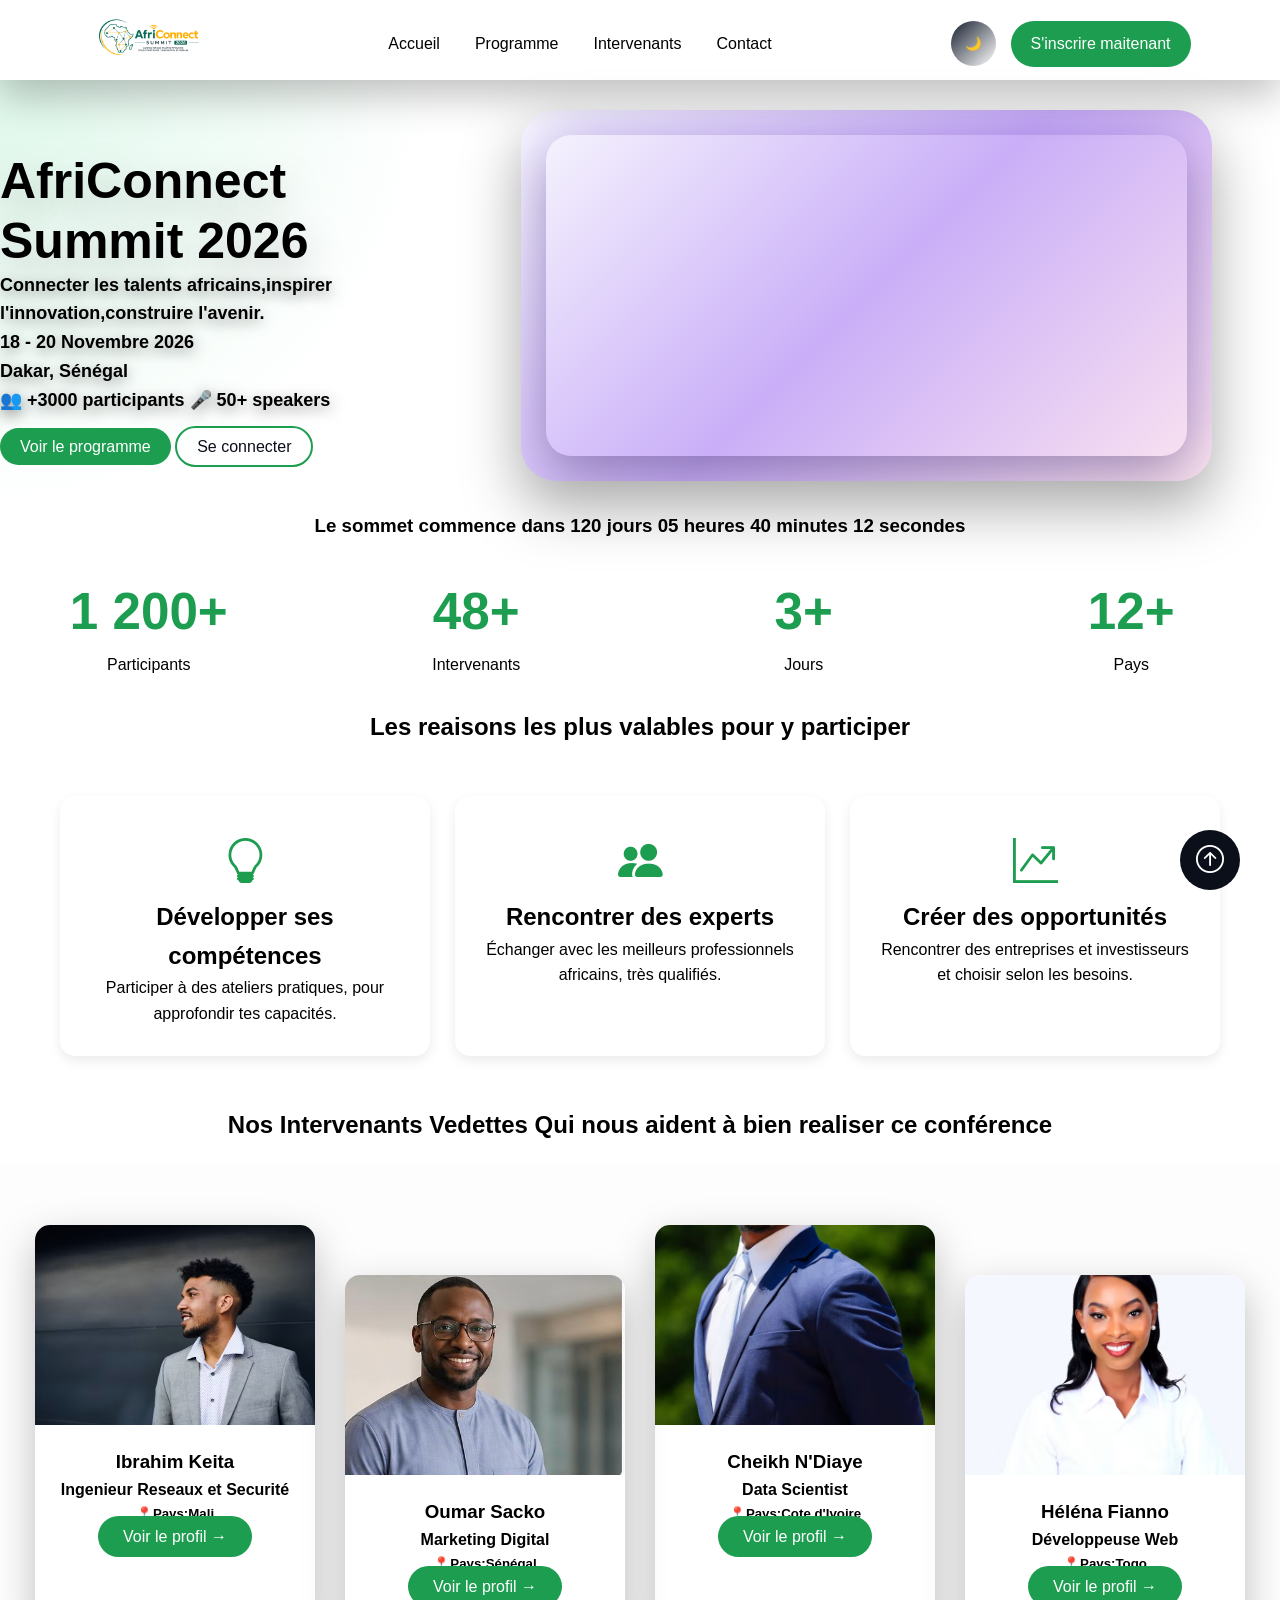
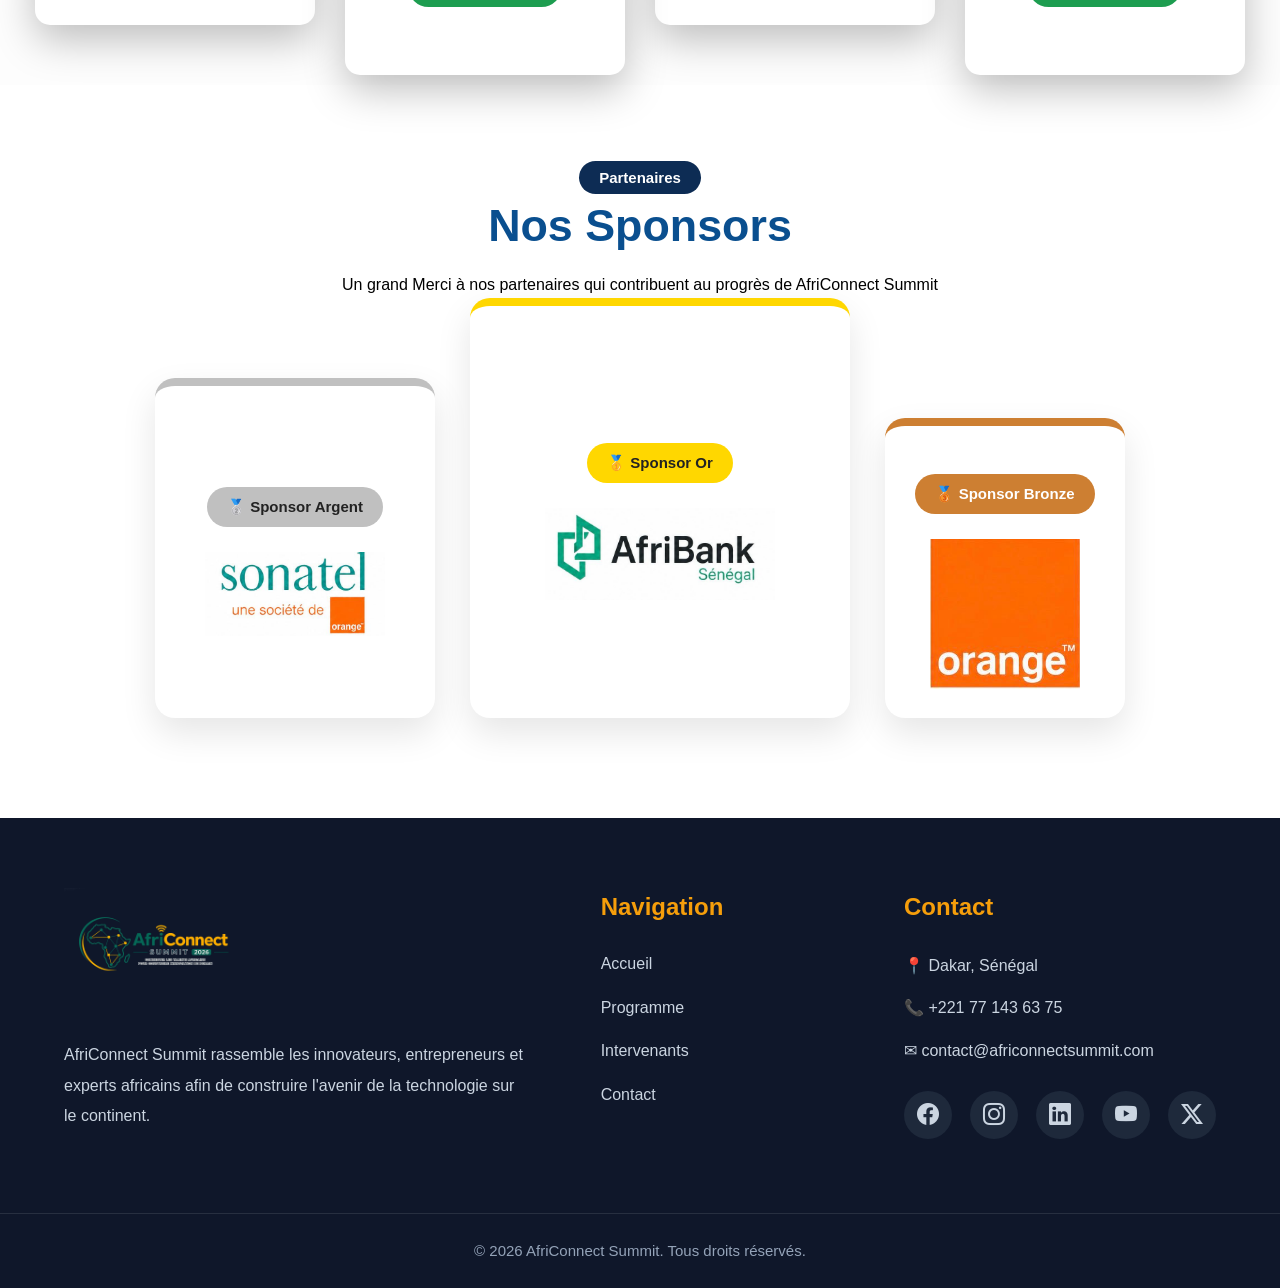
==== commit 70cb5436: "CSS: Amélioration et Responsivité des pages" ====
--- a/index.html
+++ b/index.html
@@ -19,7 +19,7 @@
     <header>
         <nav>
             <div class="nav-container">
-            <div> <a href="index.html"><img src="images/logoAfriConnectSummit.png" alt="logo"  class="logo"></a></div>
+            <div> <a href="index.html"><img src="images/logooo.png" alt="logo"  class="logo"></a></div>
             <ul class="menu" id="menu">
                 <li><a href="index.html">Accueil</a></li>
                 <li><a href="programme.html">Programme</a></li>
@@ -48,7 +48,12 @@
                 Connecter les talents africains,inspirer l'innovation,construire l'avenir.
                 <br>18 - 20 Novembre 2026
                 <br>Dakar, Sénégal
-            </h2>
+            <div class="hero-badges">
+    <span>👥 +3000 participants</span>
+    <span>🎤 50+ speakers</span>
+</div>
+</h2>
+
             <a href="programme.html" class="voir">Voir le programme</a>
             <a href="contact.html" class="inscrire">Se connecter</a>
             </div>
@@ -99,7 +104,6 @@
                 <h2>Créer des opportunités</h2>
                 <p>Rencontrer des entreprises et investisseurs et choisir selon les besoins.</p>
             </div>
-            </div>
         </section>
         <!--Sections Intervenants Vedettes-->
         <h2 class="center">Nos Intervenants Vedettes Qui nous aident à bien realiser ce conférence</h2>
@@ -109,28 +113,28 @@
                 <h3>Ibrahim Keita</h3>
                 <h4>Ingenieur Reseaux et Securité</h4>
                 <h5>📍Pays:Mali</h5>
-                <button><a href="intervenants.html">Learn More</a></button>
+                 <a href="intervenants.html" class="btne"> Voir le profil →</a>
             </div>
             <div class="carde">
                 <img src="images/intervant8.jpg.jpeg" alt="inter2">
                 <h3>Oumar Sacko</h3> 
                 <h4>Marketing Digital</h4>
                 <h5>📍Pays:Sénégal</h5>
-                <button><a href="intervenants.html">Learn More</a></button>
+               <a href="intervenants.html" class="btne"> Voir le profil →</a>
             </div>
             <div class="carde">
                 <img src="images/inter46.avif" alt="inter3">
                 <h3> Cheikh N'Diaye</h3>
                 <h4>Data Scientist</h4>
                 <h5>📍Pays:Cote d'Ivoire</h5>
-                <button><a href="intervenants.html">Learn More</a></button>
+                <a href="intervenants.html" class="btne"> Voir le profil →</a>
             </div>
             <div class="carde">
                 <img src="images/inter45.avif" alt="inter4">
                 <h3> Héléna Fianno</h3>
                 <h4>Développeuse Web</h4>
                 <h5>📍Pays:Togo</h5>
-                <button><a href="intervenants.html">Learn More</a></button>
+                <a href="intervenants.html" class="btne"> Voir le profil →</a>
             </div>
         </section>
         <!--Sections SPONSORS-->
@@ -161,44 +165,51 @@
     </main>
     <!--Footer-->
     <footer>
-        <div class="footer-container">
+    <div class="footer-container">
+
         <div class="footer-col">
-          <h3>AfriConnectSummit</h3>
-          <p>Plateforme qui rassemble les innovateurs, entrepreneurs et experts africains pour construire le futur de la technologie</p>
-          <a href="index.html">
-            <div class="logo">
-             <img src="images/logoAfriConnectSummit.png" alt="logo" class="logo">
-            </div>
-          </a>
-        </div>
+            <img src="images/logooo.png" alt="Logo AfriConnect Summit" class="footer-logo">
+
+            <p>
+                AfriConnect Summit rassemble les innovateurs,
+                entrepreneurs et experts africains afin de construire
+                l'avenir de la technologie sur le continent.
+            </p>
+        </div>
+
         <div class="footer-col">
-          <h3>Liens utiles</h3>
-          <ul class="list-unstyled">
-            <li> <a href="index.html">Accueil</a></li>
-            <li> <a href="programme.html">Programme</a></li>
-            <li><a href="intervenants.html">Intervenants</a></li>
-            <li><a href="contact.html">Contact</a></li>
-          </ul>
-        </div>
+            <h3>Navigation</h3>
+
+            <ul>
+                <li><a href="index.html">Accueil</a></li>
+                <li><a href="programme.html">Programme</a></li>
+                <li><a href="intervenants.html">Intervenants</a></li>
+                <li><a href="contact.html">Contact</a></li>
+            </ul>
+        </div>
+
         <div class="footer-col">
-          <!--contact-->
-          <h3>Contact</h3>
-          <p> <a href="mailto:Contact@afriConnectSummit.com">Contact@afriConnectSummit</a></p>
-          <p>📞 +221 77 143 63 75</p>
-          <p>📍Dakar,Sénégal</p>
-        </div>
-        </div>
-      <hr>
-      <div class="foot-bas">
-        <p> <span id="year"> @ AfriConnect Summit - Tous droits réservés</span>
-        </p>
-        <div class="icon">
-          <a href="http://telegram.org"><i class="bi bi-telegram"></i></a>
-          <a href="http://youtube.com"><i class="bi bi-youtube"></i></a>
-          <a href="http://instagram.com"><i class="bi bi-instagram"></i></a>
-        </div>
-      </div>
-    </footer>
+            <h3>Contact</h3>
+
+            <p>📍 Dakar, Sénégal</p>
+            <p>📞 +221 77 143 63 75</p>
+            <p> <a href="mailto:contact@africonnectsummit.com"></a>✉ contact@africonnectsummit.com</p>
+
+            <div class="socials">
+                <a href="#"><i class="bi bi-facebook"></i></a>
+                <a href="#"><i class="bi bi-instagram"></i></a>
+                <a href="#"><i class="bi bi-linkedin"></i></a>
+                <a href="#"><i class="bi bi-youtube"></i></a>
+                <a href="#"><i class="bi bi-twitter-x"></i></a>
+            </div>
+        </div>
+
+    </div>
+
+    <div class="footer-bottom">
+        <p>© 2026 AfriConnect Summit. Tous droits réservés.</p>
+    </div>
+</footer>
     <button id="btnTop">
                 <i class=" bi bi-arrow-up-circle"></i>
             </button>
--- a/css/style.css
+++ b/css/style.css
@@ -197,7 +197,7 @@
 /*Section hero*/
 .Hero {
     width: 90%;
-    max-width: 1300px;
+    max-width: 1400px;
     margin: 30px auto;
     display: flex;
     justify-content: space-between;
@@ -205,6 +205,10 @@
     gap: 60px;
    /* min-height: auto;*/
     padding: 30px 0;
+    margin: 0;
+    background:
+radial-gradient(circle at top left,#dff8eb 0%,white 35%),
+radial-gradient(circle at bottom right,#ede4ff 0%,white 40%);
     /*bloque le débordement*/
 }
 
@@ -370,12 +374,10 @@
     border: none;
     border-radius: 15px;
     width: 280px;
-    height: auto;
+    height: 400px;
     overflow: hidden;
-    box-shadow: 0 4px 15px rgba(0, 0, 0, 0.1);
     transition: transform 0.3s;
     box-shadow: var(--shadow);
-    height: 100%;
 }
 
 .intervenants div:hover {
@@ -403,8 +405,8 @@
     margin-top: 15px;
 }
 
-.intervenants button {
-    margin: 20px;
+.btne {
+    margin-top: 50px;
     padding: 12px 25px;
     background: #1d9d50;
     border: none;
@@ -414,6 +416,7 @@
 .intervenants a {
     color: white;
     text-decoration: none;
+     margin-top: 50px;
 }
 /*Responsive des intervenants vedettes*/
 @media (max-width:375px) {
@@ -707,7 +710,18 @@
     transition:.3s;
 }
 
-
+@media (max-width:768px){
+
+    .planning{
+        overflow-x:auto;
+        -webkit-overflow-scrolling:touch;
+    }
+
+    .planning table{
+        min-width:650px;
+        width:100%;
+    }
+}
 /* =====================
 THEMES
 =====================*/
@@ -788,69 +802,168 @@
 }
 
 /*Footer*/
+/* =========================
+        FOOTER PREMIUM
+=========================*/
 
 footer{
-    background:#121212;
+
+    background:#0f172a;
     color:#fff;
-    padding:30px 8% 10px;
+    margin-top:100px;
 }
 
 .footer-container{
-    display: grid;
-    grid-template-columns: 2fr 1fr 1fr;
-    gap: 25px;
-}
-footer .logo{
-    width: 140px;
-    margin-bottom: 10px;
-}
-footer p{
-    color: #cfcfcf;
-    line-height: 1.7;
-}
-footer h3{
-    color: #5DBB63;
-    margin-bottom: 20px;
-}
-
-footer a{
-    display: block;
-    text-decoration: none;
-    color:#d6d6d6;
-    margin-bottom:15px;
+
+    width:90%;
+    max-width:1300px;
+
+    margin:auto;
+
+    display:grid;
+    grid-template-columns:2fr 1fr 1fr;
+
+    gap:70px;
+
+    padding:70px 0;
+}
+
+.footer-logo{
+
+    width:180px;
+    margin-bottom:25px;
+}
+
+.footer-col h3{
+
+    color:var(--secondary);
+    font-size:24px;
+    margin-bottom:25px;
+}
+
+.footer-col p{
+
+    color:#cbd5e1;
+    line-height:1.9;
+    margin-bottom:12px;
+}
+
+.footer-col ul{
+
+    list-style:none;
+}
+
+.footer-col li{
+
+    margin-bottom:18px;
+}
+
+.footer-col a{
+
+    text-decoration:none;
+    color:#cbd5e1;
     transition:.3s;
 }
-footer a:hover{
-    color:#5DBB63;
-}
-hr{
-    margin: 40px;
-    border: none;
-    border-top: 2px solid #333;
-}
-.foot-bas{
-    display: flex;
-    flex-direction: row;
-    justify-content: space-between;
-    margin-bottom: 0;
-    text-align: center;
-    color: #bbb;
-    font-size: .9rem;
-}
-.icon{
-    display: flex;
-    gap: 20px;
-}
-/*Responsive du footer*/
-@media (max-width:768px) {
-    .footer-container{
-        grid-template-columns: repeat(2, 1f);
-    }
-}
-   @media (max-width:375px) {
-    .footer-container{
-        grid-template-columns: 1f;
-    } 
+
+.footer-col a:hover{
+
+    color:var(--secondary);
+    padding-left:8px;
+}
+
+.socials{
+
+    display:flex;
+    gap:18px;
+    margin-top:25px;
+}
+
+.socials a{
+
+    width:48px;
+    height:48px;
+
+    border-radius:50%;
+
+    display:flex;
+    align-items:center;
+    justify-content:center;
+
+    background:#1e293b;
+
+    font-size:22px;
+
+    transition:.35s;
+}
+
+.socials a:hover{
+
+    background:var(--secondary);
+    color:white;
+
+    transform:translateY(-6px);
+}
+
+.footer-bottom{
+
+    border-top:1px solid rgba(255,255,255,.1);
+
+    text-align:center;
+
+    padding:25px;
+
+    color:#94a3b8;
+
+    font-size:15px;
+}
+@media(max-width:900px){
+
+.footer-container{
+
+    grid-template-columns:1fr;
+    text-align:center;
+
+    gap:50px;
+}
+
+.footer-logo{
+
+    margin:auto auto 25px;
+}
+
+.socials{
+
+    justify-content:center;
+}
+
+}
+
+@media(max-width:500px){
+
+.footer-container{
+
+    padding:50px 20px;
+}
+
+.footer-col h3{
+
+    font-size:22px;
+}
+
+.footer-col p,
+.footer-col a{
+
+    font-size:16px;
+}
+
+.socials a{
+
+    width:42px;
+    height:42px;
+
+    font-size:20px;
+}
+
 }
 /*Bouton retour en haut*/
 #btnTop{
@@ -858,15 +971,15 @@
     height:60px;
     border:none;
     border-radius:50%;
-    background:#0d6efd;
-    color:white;
+    background:var(--dark);
     font-size:28px;
     cursor:pointer;
     transition:.3s;
     position: fixed;
-    left: 50%;
     bottom: 10px;
+    right: 10px;
     transform: translateX(-50%);
+    color: white;
 }
 #btnTop:hover{
     background:white;
@@ -1466,3 +1579,96 @@
     }
 
 }
+
+/*Responsivité de la page d'auccueil*/
+/*Pour la navbar*/
+ @media(max-width:768px){
+
+    .btn-et-autres{
+        gap:8px;
+    }
+
+    .inscription{
+        padding:8px 14px;
+        font-size:14px;
+    }
+
+    .logo{
+        height:60px;
+        width:auto;
+    }
+
+}
+/* RESPONSIVE HERO */
+@media (max-width: 768px) {
+
+    .Hero{
+        flex-direction: column;
+        gap: 30px;
+        width: 95%;
+        text-align: center;
+        margin: 20px auto;
+    }
+
+    .gauche{
+        flex: 1;
+        width: 100%;
+        padding: 0;
+    }
+
+    .gauche h1{
+        font-size: 3rem;
+        line-height: 1.1;
+    }
+
+    .gauche h2{
+        font-size: 1.5rem;
+    }
+
+    .video{
+        flex: 1;
+        width: 100%;
+        padding: 15px;
+    }
+
+    .hero-video{
+        width: 100%;
+        height: auto;
+    }
+
+    /* Boutons */
+    .voir,
+    .inscrire{
+        display: inline-block;
+        width: 220px;
+        margin: 10px auto;
+    }
+
+    .center{
+        padding: 0 20px;
+        text-align: center;
+    }
+
+    /* Chiffres */
+    .chiffre{
+        grid-template-columns: repeat(2,1fr);
+        gap: 20px;
+    }
+
+    /* Participer */
+    .Participer{
+        grid-template-columns: 1fr;
+    }
+
+    /* Intervenants */
+    .intervenants{
+        grid-template-columns: 1fr;
+    }
+
+    /* Sponsors */
+    .sponsors-container{
+        flex-direction: column;
+        align-items: center;
+    }
+
+}
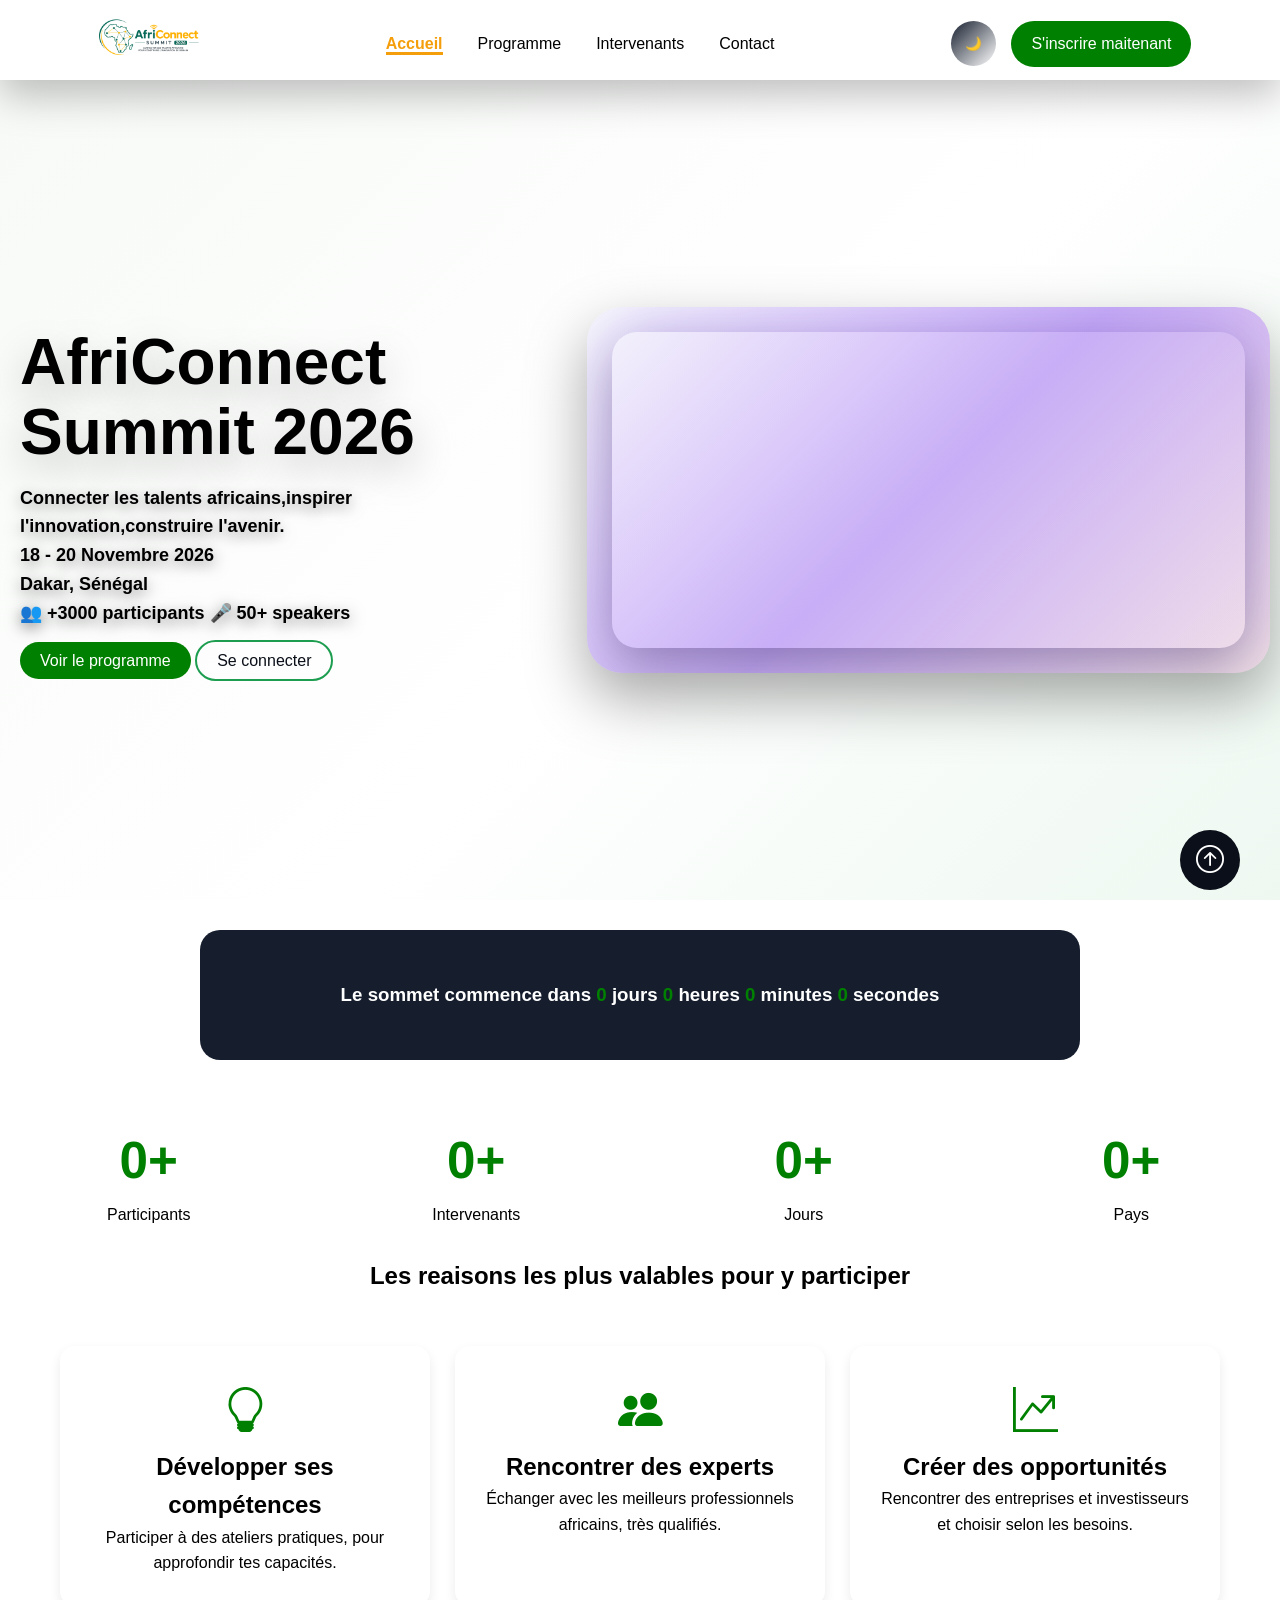
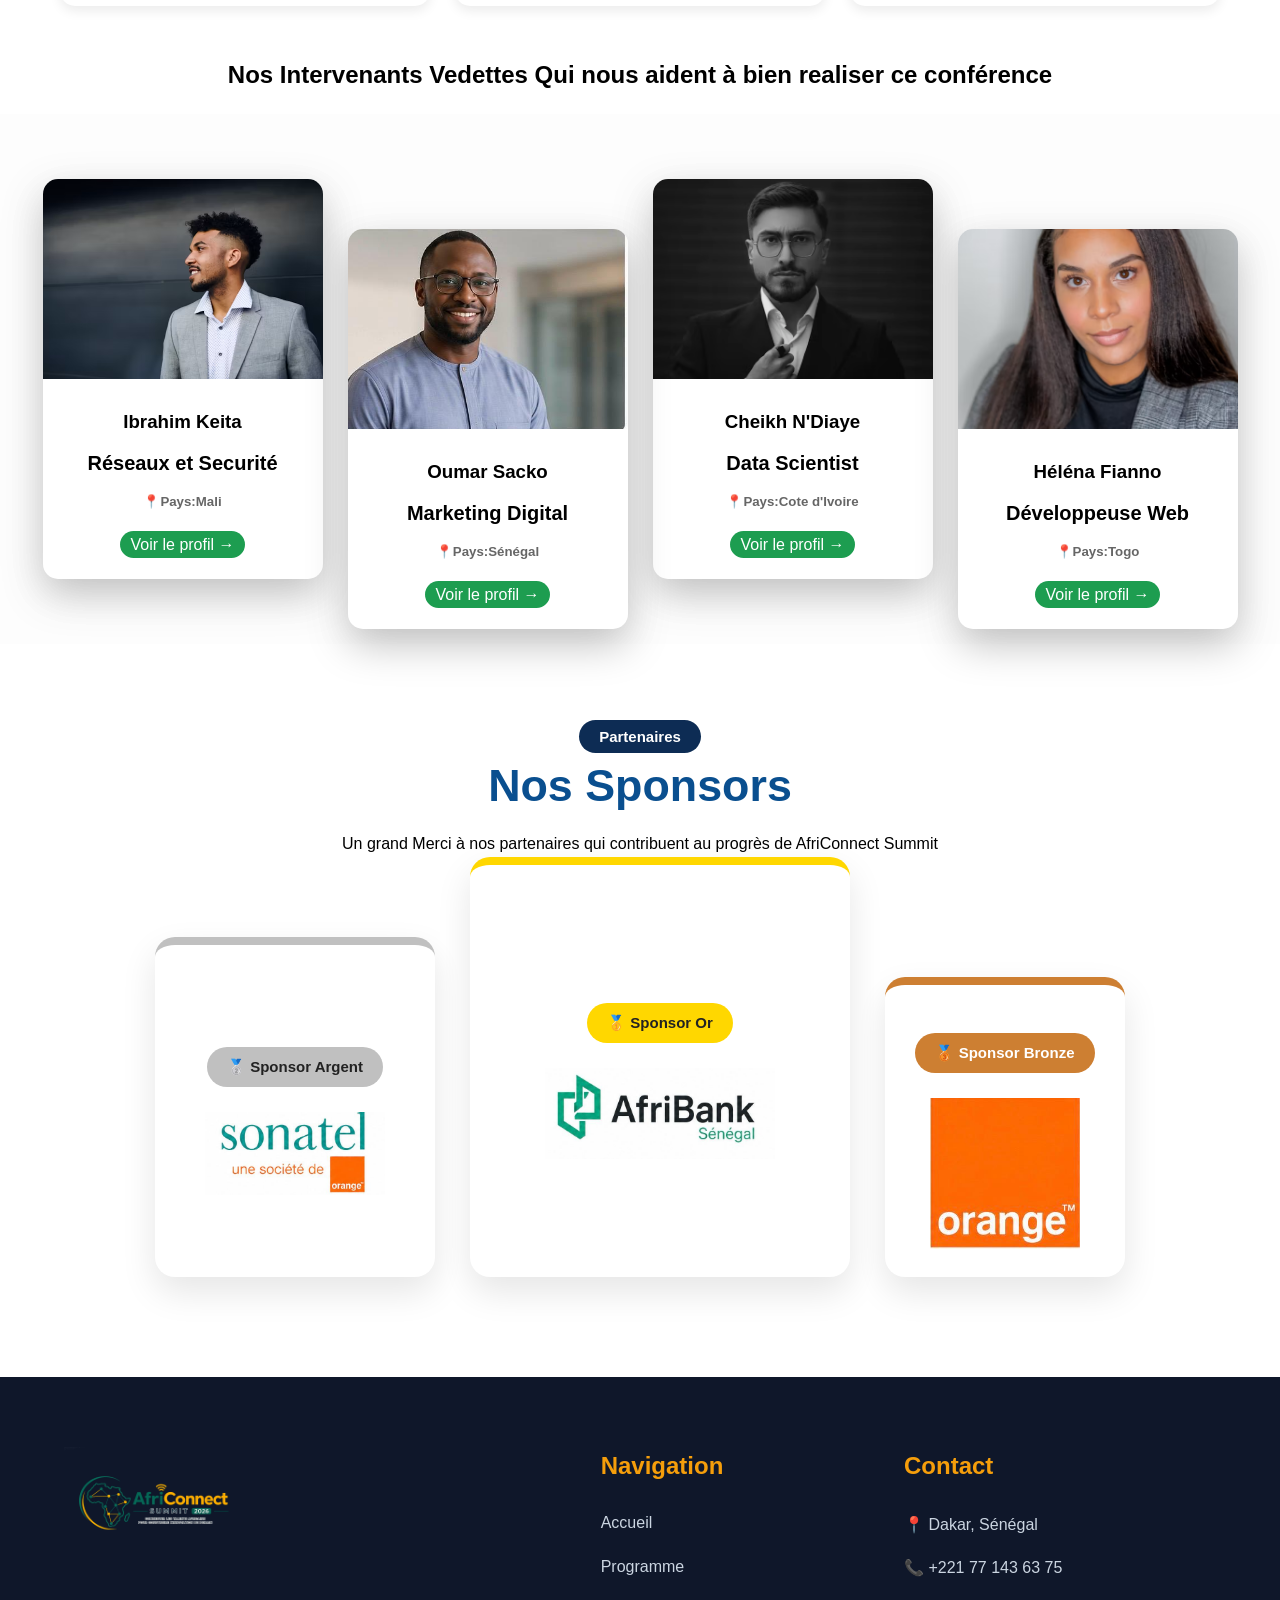
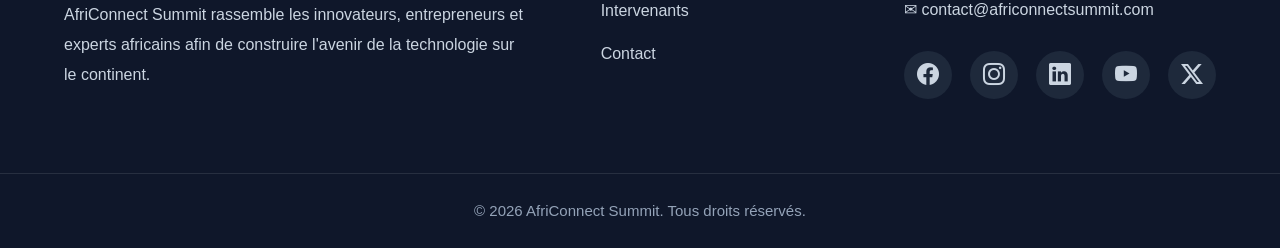
==== commit 1a47404c: "JS: Dark mode, menu hamburgeur,  fade-in, slide-in" ====
--- a/index.html
+++ b/index.html
@@ -17,89 +17,92 @@
     <!--Le contenu de ma page -->
     <!--L'entète LOGO + lien-->
     <header>
-        <nav>
+        <nav class="navbar">
             <div class="nav-container">
-            <div> <a href="index.html"><img src="images/logooo.png" alt="logo"  class="logo"></a></div>
-            <ul class="menu" id="menu">
-                <li><a href="index.html">Accueil</a></li>
-                <li><a href="programme.html">Programme</a></li>
-                <li><a href="intervenants.html">Intervenants</a></li>
-                <li><a href="contact.html">Contact</a></li>
-            </ul>
-            <div class="btn-et-autres">
-                <!--Bouton dark mobile-->
-            <button id="themeToggle">🌙</button>
-            <a href="contact.html" class="inscription">S'inscrire maitenant</a>
-            <div class="hamburger" id="hamburger">
-                <span></span>
-                <span></span>
-                <span></span>
-            </div>
-            </div>
+                <div> <a href="index.html"><img src="images/logooo.png" alt="logo" class="logo"></a></div>
+                <ul class="menu" id="menu">
+                    <li><a href="index.html" class="active">Accueil</a></li>
+                    <li><a href="programme.html">Programme</a></li>
+                    <li><a href="intervenants.html">Intervenants</a></li>
+                    <li><a href="contact.html">Contact</a></li>
+                </ul>
+                <div class="btn-et-autres">
+                    <!--Bouton dark mobile-->
+                    <button id="themeToggle">🌙</button>
+                    <a href="contact.html" class="inscription">S'inscrire maitenant</a>
+                    <div class="hamburger" id="hamburger">
+                        <span></span>
+                        <span></span>
+                        <span></span>
+                    </div>
+                </div>
             </div>
         </nav>
     </header>
     <main>
         <!--Section hero-->
-        <section class="Hero">
-            <div class="gauche">
-            <h1>AfriConnect Summit 2026</h1>
-            <h2>
-                Connecter les talents africains,inspirer l'innovation,construire l'avenir.
-                <br>18 - 20 Novembre 2026
-                <br>Dakar, Sénégal
-            <div class="hero-badges">
-    <span>👥 +3000 participants</span>
-    <span>🎤 50+ speakers</span>
-</div>
-</h2>
-
-            <a href="programme.html" class="voir">Voir le programme</a>
-            <a href="contact.html" class="inscrire">Se connecter</a>
-            </div>
-            <div class="video">
-        <video autoplay muted loop playsinline class="hero-video">
-        <source src="images/conference.mp4" type="video/mp4">
-         </video>
-         </div>
-         
-        </section>
-     <h3 class="center">Le sommet commence dans <strong>120</strong> jours <strong>05</strong> heures <strong>40</strong>  minutes <strong>12</strong> secondes</h3>
+        <section >
+            <div class="Hero">
+            <div class="gauche reveal-left">
+                <h1>AfriConnect Summit 2026</h1>
+                <h2>
+                    Connecter les talents africains,inspirer l'innovation,construire l'avenir.
+                    <br>18 - 20 Novembre 2026
+                    <br>Dakar, Sénégal
+                    <div class="hero-badges">
+                        <span>👥 +3000 participants</span>
+                        <span>🎤 50+ speakers</span>
+                    </div>
+                </h2>
+                <a href="programme.html" class="voir">Voir le programme</a>
+                <a href="contact.html" class="inscrire">Se connecter</a>
+            </div>
+            <div class="video reveal-left">
+                <video autoplay muted loop playsinline class="hero-video">
+                    <source src="images/conference.mp4" type="video/mp4">
+                </video>
+            </div>
+            </div>
+            <div class="compteur">
+             <h3 class="center">Le sommet commence dans <strong class="counter" data-target="120">0</strong> jours <strong class="counter" data-target="05">0</strong> heures
+            <strong class="counter" data-target="40">0</strong> minutes <strong class="counter" data-target="12">0</strong> secondes</h3>
+        </div>
+        </section>
         <!--Sections Chiffres clés-->
-        <section class="chiffres-clés">
+        <section class="chiffres-clés fade">
             <div class="chiffre">
                 <div>
-                    <h2>1 200+</h2>
+                    <h2 class="counter" data-target="1200"> 0+</h2>
                     <p>Participants</p>
-                </div>  
-                <div>
-                    <h2>48+</h2>
+                </div>
+                <div>
+                    <h2 class="counter" data-target="48">0+</h2>
                     <p>Intervenants</p>
                 </div>
                 <div>
-                    <h2>3+</h2>
+                    <h2 class="counter" data-target="3">0+</h2>
                     <p>Jours</p>
                 </div>
                 <div>
-                    <h2>12+</h2>
+                    <h2 class="counter" data-target="12">0+</h2>
                     <p>Pays</p>
                 </div>
             </div>
         </section>
         <!--Sections Pourquoi Participer-->
         <h2 class="center">Les reaisons les plus valables pour y participer</h2>
-        <section class="Participer">
-            <div>
+        <section class="Participer fade">
+            <div class="jsp">
                 <i class="bi bi-lightbulb"></i>
                 <h2>Développer ses compétences</h2>
                 <p>Participer à des ateliers pratiques, pour approfondir tes capacités.</p>
             </div>
-            <div>
+            <div class="jsp">
                 <i class="bi bi-people-fill"></i>
                 <h2> Rencontrer des experts</h2>
                 <p>Échanger avec les meilleurs professionnels africains, très qualifiés.</p>
             </div>
-            <div>
+            <div class="jsp">
                 <i class="bi bi-graph-up-arrow"></i>
                 <h2>Créer des opportunités</h2>
                 <p>Rencontrer des entreprises et investisseurs et choisir selon les besoins.</p>
@@ -107,112 +110,111 @@
         </section>
         <!--Sections Intervenants Vedettes-->
         <h2 class="center">Nos Intervenants Vedettes Qui nous aident à bien realiser ce conférence</h2>
-        <section class="intervenants">
+        <section class="intervenants fade">
             <div class="carde">
                 <img src="images/inter41.jpg" alt="inter1">
                 <h3>Ibrahim Keita</h3>
-                <h4>Ingenieur Reseaux et Securité</h4>
-                <h5>📍Pays:Mali</h5>
-                 <a href="intervenants.html" class="btne"> Voir le profil →</a>
+                <h4 class="metier">Réseaux et Securité</h4>
+                <h5 class="pays">📍Pays:Mali</h5>
+                <a href="intervenants.html" class="btne"> Voir le profil →</a>
             </div>
             <div class="carde">
                 <img src="images/intervant8.jpg.jpeg" alt="inter2">
-                <h3>Oumar Sacko</h3> 
-                <h4>Marketing Digital</h4>
-                <h5>📍Pays:Sénégal</h5>
-               <a href="intervenants.html" class="btne"> Voir le profil →</a>
-            </div>
-            <div class="carde">
-                <img src="images/inter46.avif" alt="inter3">
-                <h3> Cheikh N'Diaye</h3>
-                <h4>Data Scientist</h4>
-                <h5>📍Pays:Cote d'Ivoire</h5>
+                <h3>Oumar Sacko</h3>
+                <h4 class="metier">Marketing Digital</h4>
+                <h5 class="pays">📍Pays:Sénégal</h5>
                 <a href="intervenants.html" class="btne"> Voir le profil →</a>
             </div>
             <div class="carde">
-                <img src="images/inter45.avif" alt="inter4">
+                <img src="images/photo-1718783573640-c5b01c37bf58.avif" alt="inter3">
+                    <h3> Cheikh N'Diaye</h3>
+                    <h4 class="metier">Data Scientist</h4>
+                    <h5 class="pays">📍Pays:Cote d'Ivoire</h5>
+                    <a href="intervenants.html" class="btne"> Voir le profil →</a>
+            </div>
+            <div class="carde">
+                <img src="images/photo-1609436132311-e4b0c9370469.avif" alt="inter4">
                 <h3> Héléna Fianno</h3>
-                <h4>Développeuse Web</h4>
-                <h5>📍Pays:Togo</h5>
+                <h4 class="metier">Développeuse Web</h4>
+                <h5 class="pays">📍Pays:Togo</h5>
                 <a href="intervenants.html" class="btne"> Voir le profil →</a>
             </div>
         </section>
         <!--Sections SPONSORS-->
-      <section class="sponsors">
-        <span class="part">Partenaires</span>
-         <h2>Nos Sponsors</h2>
-        <p> Un grand Merci à nos partenaires qui contribuent au progrès de AfriConnect Summit</p>
-
-    <div class="sponsors-container">
-
-        <div class="card silver">
-            <span class="badge">🥈 Sponsor Argent</span>
-            <img src="images/SONATEL.jpg.jpeg" alt="Sonatel">
-        </div>
-
-        <div class="card gold">
-            <span class="badge">🥇 Sponsor Or</span>
-            <img src="images/Afribank.jpeg" alt="AfriBank">
-        </div>
-
-        <div class="card bronze">
-            <span class="badge">🥉 Sponsor Bronze</span>
-            <img src="images/orange.jpg.jpeg" alt="Orange">
-        </div>
-
-    </div>
-</section>
+        <section class="sponsors fade">
+            <span class="part">Partenaires</span>
+            <h2>Nos Sponsors</h2>
+            <p> Un grand Merci à nos partenaires qui contribuent au progrès de AfriConnect Summit</p>
+
+            <div class="sponsors-container">
+
+                <div class="card silver">
+                    <span class="badge">🥈 Sponsor Argent</span>
+                    <img src="images/SONATEL.jpg.jpeg" alt="Sonatel">
+                </div>
+
+                <div class="card gold">
+                    <span class="badge">🥇 Sponsor Or</span>
+                    <img src="images/Afribank.jpeg" alt="AfriBank">
+                </div>
+
+                <div class="card bronze">
+                    <span class="badge">🥉 Sponsor Bronze</span>
+                    <img src="images/orange.jpg.jpeg" alt="Orange">
+                </div>
+
+            </div>
+        </section>
     </main>
     <!--Footer-->
     <footer>
-    <div class="footer-container">
-
-        <div class="footer-col">
-            <img src="images/logooo.png" alt="Logo AfriConnect Summit" class="footer-logo">
-
-            <p>
-                AfriConnect Summit rassemble les innovateurs,
-                entrepreneurs et experts africains afin de construire
-                l'avenir de la technologie sur le continent.
-            </p>
+        <div class="footer-container fade">
+
+            <div class="footer-col">
+                <img src="images/logooo.png" alt="Logo AfriConnect Summit" class="footer-logo">
+
+                <p>
+                    AfriConnect Summit rassemble les innovateurs,
+                    entrepreneurs et experts africains afin de construire
+                    l'avenir de la technologie sur le continent.
+                </p>
+            </div>
+
+            <div class="footer-col">
+                <h3>Navigation</h3>
+
+                <ul>
+                    <li><a href="index.html">Accueil</a></li>
+                    <li><a href="programme.html">Programme</a></li>
+                    <li><a href="intervenants.html">Intervenants</a></li>
+                    <li><a href="contact.html">Contact</a></li>
+                </ul>
+            </div>
+
+            <div class="footer-col">
+                <h3>Contact</h3>
+
+                <p>📍 Dakar, Sénégal</p>
+                <p>📞 +221 77 143 63 75</p>
+                <p> <a href="mailto:contact@africonnectsummit.com"></a>✉ contact@africonnectsummit.com</p>
+
+                <div class="socials">
+                    <a href="http://facebook.com"><i class="bi bi-facebook"></i></a>
+                    <a href="http://instagram.com"><i class="bi bi-instagram"></i></a>
+                    <a href="http://linkedin.com"><i class="bi bi-linkedin"></i></a>
+                    <a href="http://youtube.com"><i class="bi bi-youtube"></i></a>
+                    <a href="http://twitter-x.com"><i class="bi bi-twitter-x"></i></a>
+                </div>
+            </div>
         </div>
 
-        <div class="footer-col">
-            <h3>Navigation</h3>
-
-            <ul>
-                <li><a href="index.html">Accueil</a></li>
-                <li><a href="programme.html">Programme</a></li>
-                <li><a href="intervenants.html">Intervenants</a></li>
-                <li><a href="contact.html">Contact</a></li>
-            </ul>
+        <div class="footer-bottom">
+            <p>© 2026 AfriConnect Summit. Tous droits réservés.</p>
         </div>
-
-        <div class="footer-col">
-            <h3>Contact</h3>
-
-            <p>📍 Dakar, Sénégal</p>
-            <p>📞 +221 77 143 63 75</p>
-            <p> <a href="mailto:contact@africonnectsummit.com"></a>✉ contact@africonnectsummit.com</p>
-
-            <div class="socials">
-                <a href="#"><i class="bi bi-facebook"></i></a>
-                <a href="#"><i class="bi bi-instagram"></i></a>
-                <a href="#"><i class="bi bi-linkedin"></i></a>
-                <a href="#"><i class="bi bi-youtube"></i></a>
-                <a href="#"><i class="bi bi-twitter-x"></i></a>
-            </div>
-        </div>
-
-    </div>
-
-    <div class="footer-bottom">
-        <p>© 2026 AfriConnect Summit. Tous droits réservés.</p>
-    </div>
-</footer>
+    </footer>
     <button id="btnTop">
-                <i class=" bi bi-arrow-up-circle"></i>
-            </button>
+        <i class=" bi bi-arrow-up-circle"></i>
+    </button>
     <script src="js/main.js"></script>
     <!--<script type="module" src="js/hero3d.js"></script>-->
 </body>
--- a/css/style.css
+++ b/css/style.css
@@ -1,16 +1,16 @@
 /*Les Variables CSS dans root mes couleurs et typogrgraphies*/
-:root{
+:root {
     /* Couleurs principales */
     --primary: #2563EB;
     --secondary: #F59E0B;
-    --btn: #1d9d50;
+    --btn: green;
     /* Couleurs neutres */
     --white: #ffffff;
     --dark: #0B0F19;
     --dark-card: #161E2E;
     --gray: #6b7280;
     /* Ombres */
-    --shadow: 0 15px 40px rgba(0,0,0,.25);
+    --shadow: 0 15px 40px rgba(0, 0, 0, .25);
     /* Bordures */
     --radius: 35px;
     --radius-card: 20px;
@@ -21,6 +21,7 @@
     --Titres: 'Poppins', sans-serif;
     --sous-titres: 'Poppins', sans-serif;
 }
+
 /*Reset qui prend toutes les balises*/
 * {
     margin: 0;
@@ -36,7 +37,7 @@
 /*le contenu de mes pages*/
 body {
     font-family: var(--Titres);
-    color:black ;
+    color: black;
     line-height: 1.6;
 }
 
@@ -52,27 +53,29 @@
     box-shadow: var(--shadow);
 
 }
-main{
+/*Le contenu des pages*/
+main {
     padding-top: 80px;
 }
+
 /*image du logo*/
 .logo {
     width: 100%;
     height: 80px;
 }
-
+/*Le contenu de la navbar*/
 .nav-container {
     display: flex;
     justify-content: space-around;
     align-items: center;
 }
-
+/*Les liens de la navigation*/
 .menu {
     display: flex;
     gap: 35px;
 }
 
-a {
+a{
     text-decoration: none;
     color: inherit;
     transition: var(--transition);
@@ -80,9 +83,14 @@
 }
 
 /*Les liens au survol*/
-a:hover {
-    text-decoration: underline;
-    color: var(--btn);
+nav a:hover {
+    color: var(--secondary);
+}
+/*Lien reste active quand on y est*/
+nav a.active {
+    color:var(--secondary);
+    font-weight: 600;
+    border-bottom: 3px solid var(--secondary);
 }
 
 ul {
@@ -100,27 +108,27 @@
     background: var(--secondary);
     transition: var(--transition);
 }
-
+/*La disposition de boutton dark et rejoindre*/
 .btn-et-autres {
     display: flex;
     align-items: center;
     gap: 15px;
 }
 
-/*les bouttons*/
+/*les bouttons CTA*/
 .inscription {
     background: var(--btn);
     color: white;
     padding: 10px 20px;
     border-radius: 30px;
-    border:none;
+    border: none;
 }
 
 .inscription:hover {
     background: var(--dark);
     color: var(--white);
 }
-
+/*Bouton Dark mode*/
 #themeToggle {
     width: 45px;
     height: 45px;
@@ -139,13 +147,13 @@
     flex-direction: column;
     cursor: pointer;
 }
-
+/*les trois tiret superposées*/
 .hamburger span {
     width: 28px;
     height: 3px;
     background: #333;
     margin: 4px;
-    transition: var(--Transition);
+    transition: var(--transition);
 }
 
 /*responsive du hamburger*/
@@ -173,6 +181,7 @@
         display: flex;
     }
 }
+
 /*Responsive de la navbar*/
 @media(max-width:768px) {
     .nav-menu {
@@ -186,9 +195,11 @@
         padding: 30px;
         display: none;
     }
+
     .nav-menu.show {
         display: flex;
     }
+
     .menu-btn {
         display: flex;
     }
@@ -196,37 +207,36 @@
 
 /*Section hero*/
 .Hero {
-    width: 90%;
-    max-width: 1400px;
-    margin: 30px auto;
+    
+    width: 100%;
+    margin: 0 auto;
     display: flex;
     justify-content: space-between;
     align-items: center;
-    gap: 60px;
-   /* min-height: auto;*/
-    padding: 30px 0;
-    margin: 0;
-    background:
-radial-gradient(circle at top left,#dff8eb 0%,white 35%),
-radial-gradient(circle at bottom right,#ede4ff 0%,white 40%);
-    /*bloque le débordement*/
-}
-
+    gap: 40px;
+    min-height: calc(100vh - 80px); /* adapte 80px à ton header */
+    padding: 0;
+    background: linear-gradient(135deg, #f7faf7 0%, #ffffff 55%, #eef8f1 100%);
+}
+/*Le texte à gauche et bouton*/
 .gauche {
-    flex: 0 0 40%;
+    flex: 1;
     position: relative;
     z-index: 1;
     padding-top: 20px;
+    margin-left: 20px;
 }
 
 .gauche h1 {
-    font-size: 50px;
-    font-weight: bold;
-    line-height: 1.2;
+    font-size: 4rem;
+    font-weight: 800;
+    line-height: 1.1;
     text-shadow: var(--shadow);
-}
-
-.gauche h2, .gauche h3{
+    margin-bottom: 1rem;
+}
+
+.gauche h2,
+.gauche h3 {
     font-size: 18px;
     line-height: 1.6;
     text-shadow: 0 4px 15px rgba(0, 0, 0, 0.5);
@@ -235,28 +245,33 @@
 
 /*Video à droite*/
 .video {
-    flex: 0 0 60%;
+    flex: 1.2;
     padding: 25px;
     border-radius: 35px;
+    margin-right: 10px;
     background: linear-gradient(135deg,
             #4e46e508,
             #7c3aed68,
             #ec489a25);
-
     box-shadow: 0 25px 60px rgba(0, 0, 0, .35);
     overflow: hidden;
 
 }
+
 .hero-video {
     width: 100%;
     display: block;
     border-radius: 25px;
     object-fit: cover;
+    transition: var(--Transition);
     box-shadow:
         0 20px 50px rgba(0, 0, 0, .25),
         0 0 60px rgba(130, 80, 255, .25);
 }
 
+.hero-video:hover {
+    transform: translateY(-8px);
+}
 
 /*LES Bottons CTA*/
 .voir {
@@ -267,35 +282,54 @@
     border: none;
     margin-top: 10px;
 }
+
 .voir:hover {
     background-color: transparent;
     color: #0B0F19;
     padding: 10px 20px;
     border-radius: 30px;
 }
+
 .inscrire {
     background-color: transparent;
     color: #0B0F19;
     padding: 10px 20px;
     border-radius: 30px;
-    border:2px solid #1d9d50;
-}
+    border: 2px solid #1d9d50;
+}
+
 .inscrire:hover {
-    background: var(--gray);
+    background: var(--btn);
     color: white;
 }
-
+/*le restant de jour.....*/
+.compteur{
+    background-color: var(--dark-card);
+    padding: 50px 20px;
+    margin-top: 30px;
+    margin-bottom: 30px;
+    margin-left: 200px;
+    margin-right: 200px;
+    border-radius: var(--radius-card);
+    color: var(--white);
+}
+/*Les chiffres compteurs*/
+strong{
+    color: var(--btn);
+    font-weight:bold;
+}
 /*Section chiffres*/
-.chiffres-clés{
+.chiffres-clés {
     margin: 0;
     padding: 20px 0;
 }
+/*Disposition grid des chiffres*/
 .chiffre {
     display: grid;
     grid-template-columns: repeat(4, 1fr);
     gap: 30px;
 }
-
+/*Cadre contenant les chiffres clées*/
 .chiffre div {
     background: var(--card);
     padding: 10px;
@@ -319,6 +353,7 @@
 }
 
 /*Section pourquoi participer*/
+/*la diposition des cartes*/
 .Participer {
     max-width: 1200px;
     margin: auto;
@@ -326,13 +361,15 @@
     grid-template-columns: repeat(3, 1fr);
     gap: 25px;
     padding: 50px 20px;
-    
-}
+
+}
+/*responsité des cartes*/
 @media (max-width:375px) {
-    .participer{
-        grid-template-columns:1fr ;
-    }
-}
+    .participer {
+        grid-template-columns: 1fr;
+    }
+}
+/*Pour mettre les textes au millieu*/
 .center {
     text-align: center;
 }
@@ -352,24 +389,23 @@
 
 .Participer i {
     font-size: 45px;
-    color: #1d9d50;
+    color: var(--btn);
 }
 
 /*Sections des intervenants vedettes*/
-
 .intervenants {
     display: flex;
     flex-direction: row;
     justify-content: space-around;
-    padding: 60px 20px;
+    padding: 65px   30px;
     background-color: #f9f9f956;
     text-align: center;
     flex-wrap: wrap;
     margin-top: 20px;
 }
 
-.intervenants .carde{
-    background-color:var(--white);
+.intervenants .carde {
+    background-color: var(--white);
     color: black;
     border: none;
     border-radius: 15px;
@@ -378,14 +414,21 @@
     overflow: hidden;
     transition: transform 0.3s;
     box-shadow: var(--shadow);
-}
-
-.intervenants div:hover {
-    transform: translateY(-10px);
-}
-.intervenants .carde:nth-child(even){
-   transform: translateY(50px); 
-}
+    padding-bottom: 20px;
+}
+/*espace entre les elements des cartes*/
+.carde-container {
+    padding-top: 40px;
+}
+
+.intervenants .carde:hover {
+    transform: translateY(-10px) scale(1.02);
+}
+/*Pour les cartes paires un peu penché*/
+.intervenants .carde:nth-child(even) {
+    transform: translateY(50px);
+}
+
 .intervenants img {
     width: 100%;
     height: 200px;
@@ -393,6 +436,7 @@
     transition: 0.4s ease;
     transform: 0.4s ease;
 }
+
 .carde:hover {
     transform: translateY(-10px) scale(1.02);
     box-shadow: 0 20px 40px rgb(85, 83, 83);
@@ -401,13 +445,26 @@
 .carde:hover img {
     transform: scale(1.1);
 }
-.intervenants h3 {
-    margin-top: 15px;
-}
-
+.carde h3{
+    margin:20px 0 10px;
+}
+
+.metier{
+    margin:0;
+    font-size:1.25rem;
+    font-weight:600;
+}
+
+.pays{
+    margin:12px 0 20px;
+    color:#666;
+}
+
+
+/*Bouton voir*/
 .btne {
-    margin-top: 50px;
-    padding: 12px 25px;
+    margin-top: 20px;
+    padding: 5px 10px;
     background: #1d9d50;
     border: none;
     border-radius: 25px;
@@ -416,84 +473,37 @@
 .intervenants a {
     color: white;
     text-decoration: none;
-     margin-top: 50px;
-}
+    margin-top: 50px;
+}
+
 /*Responsive des intervenants vedettes*/
 @media (max-width:375px) {
-    .carde{
+    .carde {
         grid-template-columns: repeat(2, 1fr);
     }
 }
 
 /*Nos sponsors*/
-/* ===========================
-        SPONSORS
-=========================== */
-
-.sponsors{
+.sponsors {
     width: 90%;
     max-width: 1300px;
     margin: 80px auto;
     text-align: center;
 }
 
-.sponsors h2{
+.sponsors h2 {
     font-size: 2.8rem;
     color: #0a4f8f;
     margin-bottom: 10px;
 }
 
-.sponsor-text{
+.sponsor-text {
     color: #666;
     margin-bottom: 50px;
     font-size: 40px;
 }
-.part{
-   margin-top: 20px;
-    margin-bottom: 25px;
-    padding: 8px 20px;
-    border-radius: 30px;
-    color: white;
-    font-weight: bold;
-    font-size: 15px; 
-    background-color: #0d2c54; 
-}
-.sponsors-container{
-    display: flex;
-    justify-content: center;
-    align-items: flex-end;
-    gap: 35px;
-    flex-wrap: wrap;
-}
-
-/* ===================
-      CARTE
-=================== */
-
-.card{
-    background: white;
-    border-radius: 20px;
-    box-shadow: 0 15px 35px rgba(0,0,0,.10);
-    transition: .4s;
-    overflow: hidden;
-    display: flex;
-    flex-direction: column;
-    justify-content: center;
-    align-items: center;
-}
-.card:hover{
-    transform: translateY(-12px);
-    box-shadow: 0 20px 40px rgba(0,0,0,.18);
-
-}
-.card img{
-    width: 80%;
-    object-fit: contain;
-}
-
-/* Badge */
-.badge{
-
+/*Badge de partenaires*/
+.part {
     margin-top: 20px;
     margin-bottom: 25px;
     padding: 8px 20px;
@@ -501,252 +511,325 @@
     color: white;
     font-weight: bold;
     font-size: 15px;
-
-}
-
-/* ===================
-    OR (plus grande)
-=================== */
-
-.gold{
+    background-color: #0d2c54;
+}
+/*Les 3 cartes  sponsors disposition */
+.sponsors-container {
+    display: flex;
+    justify-content: center;
+    align-items: flex-end;
+    gap: 35px;
+    flex-wrap: wrap;
+}
+
+/*CARTE des sponsors*/
+
+.card {
+    background: white;
+    border-radius: 20px;
+    box-shadow: 0 15px 35px rgba(0, 0, 0, .10);
+    transition: var(--transition);
+    overflow: hidden;
+    display: flex;
+    flex-direction: column;
+    justify-content: center;
+    align-items: center;
+}
+
+.card:hover {
+    transform: translateY(-12px);
+    box-shadow: 0 20px 40px rgba(0, 0, 0, .18);
+
+}
+/*Logo sponsors*/
+.card img {
+    width: 80%;
+    object-fit: contain;
+}
+
+/* Badge */
+.badge {
+    margin-top: 20px;
+    margin-bottom: 25px;
+    padding: 8px 20px;
+    border-radius: 30px;
+    color: white;
+    font-weight: bold;
+    font-size: 15px;
+
+}
+
+/* OR (plus grande) */
+
+.gold {
     width: 380px;
     height: 420px;
     border-top: 8px solid gold;
 
 }
-.gold img{
+
+.gold img {
     width: 230px;
 }
-.gold .badge{
+
+.gold .badge {
     background: gold;
     color: #222;
 }
+
 /*ARGENT*/
-.silver{
+.silver {
     width: 280px;
     height: 340px;
     border-top: 8px solid silver;
 }
 
-.silver img{
+.silver img {
     width: 180px;
 }
 
-.silver .badge{
+.silver .badge {
     background: silver;
     color: #222;
 }
 
 /*BRONZE*/
 
-.bronze{
+.bronze {
     width: 240px;
     height: 300px;
     border-top: 8px solid #CD7F32;
 }
 
-.bronze img{
+.bronze img {
     width: 150px;
 }
 
-.bronze .badge{
+.bronze .badge {
     background: #CD7F32;
 }
 
 /*Responsive*/
 
-@media(max-width:900px){
-    .sponsors-container{
+@media(max-width:768px) {
+    .sponsors-container {
         flex-direction: column;
         align-items: center;
     }
+
     .gold,
     .silver,
-    .bronze{
+    .bronze {
         width: 90%;
         max-width: 380px;
         height: 320px;
     }
 }
+
 .card {
     opacity: 0;
     transform: translateY(50px);
     animation: apparition 0.8s ease forwards;
 }
+
 .card:nth-child(2) {
     animation-delay: 0.2s;
 }
+
 .card:nth-child(3) {
     animation-delay: 0.4s;
 }
+
 @keyframes apparition {
     from {
         opacity: 0;
         transform: translateY(50px);
     }
+
     to {
         opacity: 1;
         transform: translateY(0);
     }
 }
+
 /*La page de programme*/
-.hero-interne{
-    background: linear-gradient(rgba(10,35,66,.85),rgba(5,16,32,.85)),
-    url(../images/programmebg.webp) center/cover;
-    height:320px;
-    display:flex;
-    flex-direction:column;
-    justify-content:center;
-    align-items:center;
-    color:white;
-    text-align:center;
-}
-
-.hero-interne h1{
-    font-size:55px;
-    font-weight:700;
-    margin-bottom:15px;
-}
-
-.hero-interne p{
-    font-size:18px;
-    color:#ddd;
+.hero-internep {
+    background: linear-gradient(rgba(10, 35, 66, .85), rgba(5, 16, 32, .85)),
+        url(../images/bga.jpeg) center/cover;
+    height: 320px;
+    display: flex;
+    flex-direction: column;
+    justify-content: center;
+    align-items: center;
+    color: white;
+    text-align: center;
+}
+
+.hero-internei {
+    background: linear-gradient(rgba(10, 35, 66, .85), rgba(5, 16, 32, .85)),
+        url(../images/LDN-Panel-Highligh-2-500.webp) center/cover;
+    height: 320px;
+    display: flex;
+    flex-direction: column;
+    justify-content: center;
+    align-items: center;
+    color: white;
+    text-align: center;
+}
+
+.hero-internec {
+    background: linear-gradient(rgba(10, 35, 66, .85), rgba(5, 16, 32, .85)),
+        url(../images/LDN-Panel-Highligh-3-500.webp) center/cover;
+    height: 320px;
+    display: flex;
+    flex-direction: column;
+    justify-content: center;
+    align-items: center;
+    color: white;
+    text-align: center;
+}
+
+.hero-interne h1 {
+    font-size: 55px;
+    font-weight: 700;
+    margin-bottom: 15px;
+}
+
+.hero-interne p {
+    font-size: 18px;
+    color: #ddd;
 }
 
 
 /*Section PROGRAMME*/
-.programme{
-    width:90%;
-    max-width:1200px;
-    margin:80px auto;
-}
-
+.programme {
+    width: 90%;
+    max-width: 1200px;
+    margin: 80px auto;
+}
 
 /* Onglets */
-
-.tabs{
-    display:flex;
-    justify-content:center;
-    gap:20px;
-    margin-bottom:40px;
-    flex-wrap:wrap;
-}
-
-.tab{
-
-    border:none;
-    padding:15px 35px;
-    border-radius:40px;
-    cursor:pointer;
-    background:#e9eef6;
-    color:#0d2c54;
-    font-weight:600;
-    transition:.4s;
-    font-size:17px;
-}
-
-.tab:hover{
-
-    background:#0d6efd;
-    color:white;
-}
-
-.tab.active{
-
-    background:#0d2c54;
-    color:white;
-    box-shadow:0 8px 25px rgba(0,0,0,.2);
-}
-
+.tabs {
+    display: flex;
+    justify-content: center;
+    gap: 20px;
+    margin-bottom: 40px;
+    flex-wrap: wrap;
+}
+.tab {
+    border: none;
+    padding: 15px 35px;
+    border-radius: 40px;
+    cursor: pointer;
+    background: #e9eef6;
+    color: #0d2c54;
+    font-weight: 600;
+    transition: .4s;
+    font-size: 17px;
+}
+
+.tab:hover {
+
+    background: #0d6efd;
+    color: white;
+}
+
+.tab.active {
+
+    background: #0d2c54;
+    color: white;
+    box-shadow: 0 8px 25px rgba(0, 0, 0, .2);
+}
 
 /* Planning */
 
-.planning{
-
-    display:none;
-}
-
-.planning.active{
-
-    display:block;
+.planning {
+
+    display: none;
+}
+
+.planning.active {
+
+    display: block;
 }
 
 
 /* Tableau */
 
-table{
-
-    width:100%;
-    border-collapse:collapse;
-    overflow:hidden;
-    border-radius:15px;
-    background:white;
-    box-shadow:0 15px 40px rgba(0,0,0,.08);
-}
-
-table th{
-
-    background:#0d2c54;
-    color:white;
-    padding:20px;
-    font-size:18px;
-}
-
-table td{
-
-    padding:18px;
-    text-align:center;
-    border-bottom:1px solid #eee;
-}
-
-table tr:nth-child(even){
-
-    background:#f8f9fb;
-}
-
-table tr:hover{
-
-    background:#eef5ff;
-    transition:.3s;
-}
-
-@media (max-width:768px){
-
-    .planning{
-        overflow-x:auto;
-        -webkit-overflow-scrolling:touch;
-    }
-
-    .planning table{
-        min-width:650px;
-        width:100%;
-    }
-}
+table {
+
+    width: 100%;
+    border-collapse: collapse;
+    overflow: hidden;
+    border-radius: 15px;
+    background: white;
+    box-shadow: 0 15px 40px rgba(0, 0, 0, .08);
+}
+
+table th {
+
+    background: #0d2c54;
+    color: white;
+    padding: 20px;
+    font-size: 18px;
+}
+
+table td {
+
+    padding: 18px;
+    text-align: center;
+    border-bottom: 1px solid #eee;
+}
+
+table tr:nth-child(even) {
+
+    background: #f8f9fb;
+}
+
+table tr:hover {
+
+    background: #eef5ff;
+    transition: .3s;
+}
+
+@media (max-width:768px) {
+
+    .planning {
+        overflow-x: auto;
+        -webkit-overflow-scrolling: touch;
+    }
+
+    .planning table {
+        min-width: 650px;
+        width: 100%;
+    }
+}
+
 /* =====================
 THEMES
 =====================*/
 
-.themes{
+.themes {
     width: 90%;
     max-width: 1200px;
     margin: 100px auto;
     text-align: center;
 }
 
-.themes h2{
+.themes h2 {
     font-size: 40px;
     margin-bottom: 50px;
     color: #0d2c54;
 }
 
 /* Grille 2 x 2 */
-.grid-themes{
+.grid-themes {
     display: grid;
     grid-template-columns: repeat(2, 1fr);
     gap: 30px;
 }
 
-.theme-card{
+.theme-card {
     background: #fff;
     border-radius: 25px;
     padding: 30px 20px;
@@ -755,29 +838,29 @@
     flex-direction: column;
     justify-content: center;
     align-items: center;
-    box-shadow: 0 15px 35px rgba(0,0,0,.08);
+    box-shadow: 0 15px 35px rgba(0, 0, 0, .08);
     transition: all .4s ease;
 }
 
-.theme-card:hover{
+.theme-card:hover {
     transform: translateY(-10px);
-    box-shadow: 0 20px 45px rgba(13,44,84,.18);
-}
-
-.theme-card .icone{
+    box-shadow: 0 20px 45px rgba(13, 44, 84, .18);
+}
+
+.theme-card .icone {
     font-size: 42px;
     color: #0d2c54;
     margin-bottom: 25px;
 }
 
-.theme-card h3{
+.theme-card h3 {
     color: #0d2c54;
     font-size: 26px;
     margin-bottom: 20px;
     font-weight: 700;
 }
 
-.theme-card p{
+.theme-card p {
     color: #666;
     font-size: 20px;
     line-height: 1.8;
@@ -785,18 +868,18 @@
 }
 
 /* Responsive */
-@media (max-width: 768px){
-
-    .grid-themes{
+@media (max-width: 768px) {
+
+    .grid-themes {
         grid-template-columns: 1fr;
     }
 
-    .theme-card{
+    .theme-card {
         min-height: auto;
         padding: 40px 30px;
     }
 
-    .themes h2{
+    .themes h2 {
         font-size: 32px;
     }
 }
@@ -806,266 +889,270 @@
         FOOTER PREMIUM
 =========================*/
 
-footer{
-
-    background:#0f172a;
-    color:#fff;
-    margin-top:100px;
-}
-
-.footer-container{
-
-    width:90%;
-    max-width:1300px;
-
-    margin:auto;
-
-    display:grid;
-    grid-template-columns:2fr 1fr 1fr;
-
-    gap:70px;
-
-    padding:70px 0;
-}
-
-.footer-logo{
-
-    width:180px;
-    margin-bottom:25px;
-}
-
-.footer-col h3{
-
-    color:var(--secondary);
-    font-size:24px;
-    margin-bottom:25px;
-}
-
-.footer-col p{
-
-    color:#cbd5e1;
-    line-height:1.9;
-    margin-bottom:12px;
-}
-
-.footer-col ul{
-
-    list-style:none;
-}
-
-.footer-col li{
-
-    margin-bottom:18px;
-}
-
-.footer-col a{
-
-    text-decoration:none;
-    color:#cbd5e1;
-    transition:.3s;
-}
-
-.footer-col a:hover{
-
-    color:var(--secondary);
-    padding-left:8px;
-}
-
-.socials{
-
-    display:flex;
-    gap:18px;
-    margin-top:25px;
-}
-
-.socials a{
-
-    width:48px;
-    height:48px;
-
-    border-radius:50%;
-
-    display:flex;
-    align-items:center;
-    justify-content:center;
-
-    background:#1e293b;
-
-    font-size:22px;
-
-    transition:.35s;
-}
-
-.socials a:hover{
-
-    background:var(--secondary);
-    color:white;
-
-    transform:translateY(-6px);
-}
-
-.footer-bottom{
-
-    border-top:1px solid rgba(255,255,255,.1);
-
-    text-align:center;
-
-    padding:25px;
-
-    color:#94a3b8;
-
-    font-size:15px;
-}
-@media(max-width:900px){
-
-.footer-container{
-
-    grid-template-columns:1fr;
-    text-align:center;
-
-    gap:50px;
-}
-
-.footer-logo{
-
-    margin:auto auto 25px;
-}
-
-.socials{
-
-    justify-content:center;
-}
-
-}
-
-@media(max-width:500px){
-
-.footer-container{
-
-    padding:50px 20px;
-}
-
-.footer-col h3{
-
-    font-size:22px;
-}
-
-.footer-col p,
-.footer-col a{
-
-    font-size:16px;
-}
-
-.socials a{
-
-    width:42px;
-    height:42px;
-
-    font-size:20px;
-}
-
-}
+footer {
+
+    background: #0f172a;
+    color: #fff;
+    margin-top: 100px;
+}
+
+.footer-container {
+
+    width: 90%;
+    max-width: 1300px;
+
+    margin: auto;
+
+    display: grid;
+    grid-template-columns: 2fr 1fr 1fr;
+
+    gap: 70px;
+
+    padding: 70px 0;
+}
+
+.footer-logo {
+
+    width: 180px;
+    margin-bottom: 25px;
+}
+
+.footer-col h3 {
+
+    color: var(--secondary);
+    font-size: 24px;
+    margin-bottom: 25px;
+}
+
+.footer-col p {
+
+    color: #cbd5e1;
+    line-height: 1.9;
+    margin-bottom: 12px;
+}
+
+.footer-col ul {
+
+    list-style: none;
+}
+
+.footer-col li {
+
+    margin-bottom: 18px;
+}
+
+.footer-col a {
+
+    text-decoration: none;
+    color: #cbd5e1;
+    transition: .3s;
+}
+
+.footer-col a:hover {
+
+    color: var(--secondary);
+    padding-left: 8px;
+}
+
+.socials {
+
+    display: flex;
+    gap: 18px;
+    margin-top: 25px;
+}
+
+.socials a {
+
+    width: 48px;
+    height: 48px;
+
+    border-radius: 50%;
+
+    display: flex;
+    align-items: center;
+    justify-content: center;
+
+    background: #1e293b;
+
+    font-size: 22px;
+
+    transition: .35s;
+}
+
+.socials a:hover {
+
+    background: var(--secondary);
+    color: white;
+
+    transform: translateY(-6px);
+}
+
+.footer-bottom {
+
+    border-top: 1px solid rgba(255, 255, 255, .1);
+
+    text-align: center;
+
+    padding: 25px;
+
+    color: #94a3b8;
+
+    font-size: 15px;
+}
+
+@media(max-width:900px) {
+
+    .footer-container {
+
+        grid-template-columns: 1fr;
+        text-align: center;
+
+        gap: 50px;
+    }
+
+    .footer-logo {
+
+        margin: auto auto 25px;
+    }
+
+    .socials {
+
+        justify-content: center;
+    }
+
+}
+
+@media(max-width:500px) {
+
+    .footer-container {
+
+        padding: 50px 20px;
+    }
+
+    .footer-col h3 {
+
+        font-size: 22px;
+    }
+
+    .footer-col p,
+    .footer-col a {
+
+        font-size: 16px;
+    }
+
+    .socials a {
+
+        width: 42px;
+        height: 42px;
+
+        font-size: 20px;
+    }
+
+}
+
 /*Bouton retour en haut*/
-#btnTop{
-    width:60px;
-    height:60px;
-    border:none;
-    border-radius:50%;
-    background:var(--dark);
-    font-size:28px;
-    cursor:pointer;
-    transition:.3s;
+#btnTop {
+    width: 60px;
+    height: 60px;
+    border: none;
+    border-radius: 50%;
+    background: var(--dark);
+    font-size: 28px;
+    cursor: pointer;
+    transition: .3s;
     position: fixed;
     bottom: 10px;
     right: 10px;
     transform: translateX(-50%);
     color: white;
 }
-#btnTop:hover{
-    background:white;
-    color:#0d6efd;
-    transform:scale(1.1);
-}
+
+#btnTop:hover {
+    background: white;
+    color: #0d6efd;
+    transform: scale(1.1);
+}
+
 /* RESPONSIVE de la page programme*/
 
-@media(max-width:992px){
-
-.hero-interne h1{
-
-    font-size:42px;
-}
-
-table{
-
-    font-size:14px;
-}
-
-table th,
-table td{
-
-    padding:12px;
-}
-
-.themes h2{
-
-    font-size:32px;
-}
-
-}
-
-@media(max-width:768px){
-
-.tabs{
-
-    flex-direction:column;
-    align-items:center;
-}
-
-.tab{
-
-    width:220px;
-}
-
-.hero-interne{
-
-    height:250px;
-}
-
-.hero-interne h1{
-
-    font-size:34px;
-}
-
-.hero-interne p{
-
-    font-size:16px;
-}
-
-table{
-
-    display:block;
-    overflow-x:auto;
-    white-space:nowrap;
-}
-
-}
-
-@media(max-width:480px){
-
-.hero-interne h1{
-
-    font-size:28px;
-}
-
-.themes h2{
-
-    font-size:26px;
-}
-
-.theme-card{
-
-    padding:30px 20px;
-}
+@media(max-width:992px) {
+
+    .hero-interne h1 {
+
+        font-size: 42px;
+    }
+
+    table {
+
+        font-size: 14px;
+    }
+
+    table th,
+    table td {
+
+        padding: 12px;
+    }
+
+    .themes h2 {
+
+        font-size: 32px;
+    }
+
+}
+
+@media(max-width:768px) {
+
+    .tabs {
+
+        flex-direction: column;
+        align-items: center;
+    }
+
+    .tab {
+
+        width: 220px;
+    }
+
+    .hero-interne {
+
+        height: 250px;
+    }
+
+    .hero-interne h1 {
+
+        font-size: 34px;
+    }
+
+    .hero-interne p {
+
+        font-size: 16px;
+    }
+
+    table {
+
+        display: block;
+        overflow-x: auto;
+        white-space: nowrap;
+    }
+
+}
+
+@media(max-width:480px) {
+
+    .hero-interne h1 {
+
+        font-size: 28px;
+    }
+
+    .themes h2 {
+
+        font-size: 26px;
+    }
+
+    .theme-card {
+
+        padding: 30px 20px;
+    }
 
 }
 
@@ -1085,31 +1172,31 @@
 
 /* Animation des cartes */
 
-.theme-card{
+.theme-card {
     transition: .4s;
 }
 
-.theme-card:hover{
+.theme-card:hover {
     transform: translateY(-10px) scale(1.05);
-    box-shadow:0 15px 35px rgba(0,0,0,.2);
+    box-shadow: 0 15px 35px rgba(0, 0, 0, .2);
 }
 
 /* Animation tableau */
 
-.planning table{
+.planning table {
     animation: fadeTable .8s ease;
 }
 
-@keyframes fadeTable{
-
-    from{
-        opacity:0;
-        transform:translateX(50px);
-    }
-
-    to{
-        opacity:1;
-        transform:translateX(0);
+@keyframes fadeTable {
+
+    from {
+        opacity: 0;
+        transform: translateX(50px);
+    }
+
+    to {
+        opacity: 1;
+        transform: translateX(0);
     }
 
 }
@@ -1152,26 +1239,27 @@
     transform: translateY(-3px);
     box-shadow: 0 12px 24px rgba(245, 158, 11, .25);
 }
+
 /*Les cartes des intervenants*/
-.speakers{
+.speakers {
     width: 90%;
     max-width: 1200px;
     margin: 80px auto;
 
     display: grid;
-    grid-template-columns: repeat(3,1fr);
+    grid-template-columns: repeat(3, 1fr);
     gap: 35px;
 }
 
 /* Cartes */
 
-.speaker{
+.speaker {
     background: #fff;
     border-radius: 20px;
     overflow: hidden;
     text-align: center;
 
-    box-shadow: 0 15px 35px rgba(0,0,0,.08);
+    box-shadow: 0 15px 35px rgba(0, 0, 0, .08);
 
     transition: .4s;
 
@@ -1181,97 +1269,97 @@
 
 /* Effet quinconce */
 
-.speaker:nth-child(3n+2){
+.speaker:nth-child(3n+2) {
     margin-top: 40px;
 }
 
-.speaker:nth-child(3n){
+.speaker:nth-child(3n) {
     margin-top: 80px;
 }
 
-.speaker.show{
+.speaker.show {
     opacity: 1;
     transform: translateY(0);
 }
 
-.speaker:hover{
+.speaker:hover {
 
     transform: translateY(-12px) scale(1.03);
 
-    box-shadow: 0 25px 45px rgba(13,44,84,.18);
-
-}
-
-.speaker img{
-
-    width:100%;
-    height:320px;
-
-    object-fit:cover;
-
-}
-
-.speaker h3{
-
-    margin-top:20px;
-    color:#0d2c54;
-    font-size:24px;
-
-}
-
-.speaker p{
-
-    color:#666;
-    margin:8px 0;
-
-}
-
-.speaker p:last-child{
-
-    margin-bottom:25px;
+    box-shadow: 0 25px 45px rgba(13, 44, 84, .18);
+
+}
+
+.speaker img {
+
+    width: 100%;
+    height: 320px;
+
+    object-fit: cover;
+
+}
+
+.speaker h3 {
+
+    margin-top: 20px;
+    color: #0d2c54;
+    font-size: 24px;
+
+}
+
+.speaker p {
+
+    color: #666;
+    margin: 8px 0;
+
+}
+
+.speaker p:last-child {
+
+    margin-bottom: 25px;
 
 }
 
 /* Tablette */
 
-@media(max-width:992px){
-
-.speakers{
-
-grid-template-columns:repeat(2,1fr);
-
-}
-
-.speaker:nth-child(3n),
-.speaker:nth-child(3n+2){
-
-margin-top:0;
-
-}
-
-.speaker:nth-child(even){
-
-margin-top:40px;
-
-}
+@media(max-width:992px) {
+
+    .speakers {
+
+        grid-template-columns: repeat(2, 1fr);
+
+    }
+
+    .speaker:nth-child(3n),
+    .speaker:nth-child(3n+2) {
+
+        margin-top: 0;
+
+    }
+
+    .speaker:nth-child(even) {
+
+        margin-top: 40px;
+
+    }
 
 }
 
 /* Mobile */
 
-@media(max-width:768px){
-
-.speakers{
-
-grid-template-columns:1fr;
-
-}
-
-.speaker{
-
-margin-top:0 !important;
-
-}
+@media(max-width:768px) {
+
+    .speakers {
+
+        grid-template-columns: 1fr;
+
+    }
+
+    .speaker {
+
+        margin-top: 0 !important;
+
+    }
 
 }
 
@@ -1280,7 +1368,7 @@
    SECTION CONTACT
 ========================= */
 
-.contact{
+.contact {
     max-width: 1200px;
     margin: 80px auto;
     padding: 0 20px;
@@ -1294,15 +1382,15 @@
 /* Cartes */
 
 .Formulaire,
-.infos{
+.infos {
     background: #fff;
     border-radius: 20px;
     padding: 35px;
-    box-shadow: 0 10px 30px rgba(0,0,0,.08);
+    box-shadow: 0 10px 30px rgba(0, 0, 0, .08);
 }
 
 .Formulaire h2,
-.infos h2{
+.infos h2 {
     font-size: 2rem;
     margin-bottom: 25px;
     color: #166534;
@@ -1311,23 +1399,24 @@
 /* =========================
    FORMULAIRE
 ========================= */
-.Formulaire{
-     background: linear-gradient(135deg, var(--primary), var(--secondary));
-}
-#form{
+.Formulaire {
+    background: linear-gradient(135deg, var(--primary), var(--secondary));
+}
+
+#form {
     display: flex;
     flex-direction: column;
     gap: 18px;
 }
 
-#form label{
+#form label {
     font-weight: 600;
     color: #333;
 }
 
 #form input,
 #form select,
-#form textarea{
+#form textarea {
     width: 100%;
     padding: 15px;
     border: 1px solid #d6d6d6;
@@ -1338,27 +1427,27 @@
     background: #fafafa;
 }
 
-#form textarea{
+#form textarea {
     min-height: 150px;
     resize: vertical;
 }
 
 #form input:focus,
 #form select:focus,
-#form textarea:focus{
+#form textarea:focus {
     border-color: #166534;
-    background:linear-gradient( 0 20px 50px rgba(0, 0, 0, .25),
-        0 0 60px rgba(130, 80, 255, .25));
-    box-shadow: 0 0 0 4px rgba(22,101,52,.15);
-}
-
-small{
+    background: linear-gradient(0 20px 50px rgba(0, 0, 0, .25),
+            0 0 60px rgba(130, 80, 255, .25));
+    box-shadow: 0 0 0 4px rgba(22, 101, 52, .15);
+}
+
+small {
     color: crimson;
     font-size: .85rem;
     margin-top: -10px;
 }
 
-#form button{
+#form button {
     margin-top: 10px;
     padding: 15px;
     border: none;
@@ -1371,16 +1460,17 @@
     transition: .3s;
 }
 
-#form button:hover{
+#form button:hover {
     background: #0f5132;
     transform: translateY(-3px);
 }
 
 /* INFORMATIONS */
-.infos{
+.infos {
     background: linear-gradient(135deg, var(--secondary), var(--primary));
 }
-.infos p{
+
+.infos p {
     display: flex;
     align-items: center;
     gap: 10px;
@@ -1392,49 +1482,55 @@
     font-size: 1rem;
 }
 
-.infos p:last-child{
+.infos p:last-child {
     border-bottom: none;
 }
 
-.infos a{
+.infos a {
     text-decoration: none;
     color: #166534;
     font-weight: 600;
 }
-.infos a:hover{
+
+.infos a:hover {
     color: #0f5132;
 }
+
 /* RESPONSIVE */
 
-@media (max-width: 992px){
-    .contact{
+@media (max-width: 992px) {
+    .contact {
         grid-template-columns: 1fr;
     }
-    .infos{
+
+    .infos {
         order: -1;
     }
 }
 
-@media (max-width: 576px){
+@media (max-width: 576px) {
 
     .Formulaire,
-    .infos{
+    .infos {
         padding: 25px;
     }
+
     .Formulaire h2,
-    .infos h2{
+    .infos h2 {
         font-size: 1.6rem;
     }
+
     #form input,
     #form select,
-    #form textarea{
+    #form textarea {
         padding: 13px;
     }
 
 }
+
 /*  FAQ  */
 
-.faq{
+.faq {
     width: 70%;
     max-width: 900px;
     margin: 100px auto;
@@ -1443,34 +1539,36 @@
     border-radius: 20px;
 }
 
-.faq h2{
+.faq h2 {
     text-align: center;
     color: var(--btn);
     font-size: 30px;
     margin-bottom: 20px;
 }
-.accordion{
+
+.accordion {
     display: flex;
     flex-direction: column;
     gap: 10px;
 }
+
 /* Une question */
 
-.faq-item{
-    border-top: 1px solid rgba(255,255,255,.25);
-}
-
-.faq-item:last-child{
-    border-bottom: 1px solid rgba(255,255,255,.25);
-}
-
-.faq-item input{
+.faq-item {
+    border-top: 1px solid rgba(255, 255, 255, .25);
+}
+
+.faq-item:last-child {
+    border-bottom: 1px solid rgba(255, 255, 255, .25);
+}
+
+.faq-item input {
     display: none;
 }
 
 /* Question */
 
-.faq-item label{
+.faq-item label {
     display: flex;
     align-items: center;
     justify-content: space-between;
@@ -1486,7 +1584,7 @@
 }
 
 /* Icône + */
-.icon::before{
+.icon::before {
     content: "+";
     font-size: 42px;
     font-weight: 300;
@@ -1495,7 +1593,7 @@
 
 /* Réponse */
 
-.content{
+.content {
     max-height: 0;
     overflow: hidden;
     background: #19e6d1;
@@ -1504,7 +1602,7 @@
     transition: all .4s ease;
 }
 
-.content p{
+.content p {
     font-size: 16px;
     line-height: 1.7;
     padding-bottom: 20px;
@@ -1512,7 +1610,7 @@
 
 /* Question ouverte */
 
-.faq-item input:checked + label{
+.faq-item input:checked+label {
     background: #18ead4;
     color: #111;
     border-radius: 45px 45px 0 0;
@@ -1520,61 +1618,62 @@
 
 /* + devient - */
 
-.faq-item input:checked + label .icon::before{
+.faq-item input:checked+label .icon::before {
     content: "−";
 }
 
 /* Ouvrir la réponse */
 
-.faq-item input:checked + label + .content{
+.faq-item input:checked+label+.content {
     max-height: 250px;
     padding-top: 10px;
 }
 
 /* Hover */
 
-.faq-item label:hover{
+.faq-item label:hover {
     color: #18ead4;
 }
 
-.faq-item input:checked + label:hover{
+.faq-item input:checked+label:hover {
     color: #111;
 }
 
 /* ================= Responsive ================= */
 
-@media (max-width:992px){
-
-    .faq-item label{
+@media (max-width:992px) {
+
+    .faq-item label {
         font-size: 24px;
         padding: 30px;
     }
-    .icon::before{
+
+    .icon::before {
         font-size: 45px;
     }
 
 }
 
-@media (max-width:768px){
-
-    .faq h2{
+@media (max-width:768px) {
+
+    .faq h2 {
         font-size: 32px;
     }
 
-    .faq-item label{
+    .faq-item label {
         font-size: 18px;
         padding: 20px;
     }
 
-    .icon::before{
+    .icon::before {
         font-size: 35px;
     }
 
-    .content{
+    .content {
         padding: 0 20px;
     }
 
-    .content p{
+    .content p {
         font-size: 16px;
     }
 
@@ -1582,27 +1681,28 @@
 
 /*Responsivité de la page d'auccueil*/
 /*Pour la navbar*/
- @media(max-width:768px){
-
-    .btn-et-autres{
-        gap:8px;
-    }
-
-    .inscription{
-        padding:8px 14px;
-        font-size:14px;
-    }
-
-    .logo{
-        height:60px;
-        width:auto;
-    }
-
-}
+@media(max-width:768px) {
+
+    .btn-et-autres {
+        gap: 8px;
+    }
+
+    .inscription {
+        padding: 8px 14px;
+        font-size: 14px;
+    }
+
+    .logo {
+        height: 60px;
+        width: auto;
+    }
+
+}
+
 /* RESPONSIVE HERO */
 @media (max-width: 768px) {
 
-    .Hero{
+    .Hero {
         flex-direction: column;
         gap: 30px;
         width: 95%;
@@ -1610,65 +1710,159 @@
         margin: 20px auto;
     }
 
-    .gauche{
+    .gauche {
         flex: 1;
         width: 100%;
         padding: 0;
     }
 
-    .gauche h1{
+    .gauche h1 {
         font-size: 3rem;
         line-height: 1.1;
     }
 
-    .gauche h2{
+    .gauche h2 {
         font-size: 1.5rem;
     }
 
-    .video{
+    .video {
         flex: 1;
         width: 100%;
         padding: 15px;
     }
 
-    .hero-video{
+    .hero-video {
         width: 100%;
         height: auto;
     }
 
     /* Boutons */
     .voir,
-    .inscrire{
+    .inscrire {
         display: inline-block;
         width: 220px;
         margin: 10px auto;
     }
 
-    .center{
+    .center {
         padding: 0 20px;
         text-align: center;
     }
 
     /* Chiffres */
-    .chiffre{
-        grid-template-columns: repeat(2,1fr);
+    .chiffre {
+        grid-template-columns: repeat(2, 1fr);
         gap: 20px;
     }
 
     /* Participer */
-    .Participer{
+    .Participer {
         grid-template-columns: 1fr;
     }
 
     /* Intervenants */
-    .intervenants{
+    .intervenants {
         grid-template-columns: 1fr;
     }
 
     /* Sponsors */
-    .sponsors-container{
+    .sponsors-container {
         flex-direction: column;
         align-items: center;
     }
 
 }
+
+/*CSS pour JS*/
+/*Dark Mode et light*/
+body.dark {
+    background: #0B1220;
+    color: #F9FAFB;
+}
+
+/*Pour les cartes*/
+body.dark .card {
+    background-color: #0f172a;
+    color: darkgray;
+}
+
+/*header nav*/
+body.dark header {
+    background: rgba(11, 18, 32, .8);
+   
+}
+
+body.dark nav a {
+    color: #E5E7EB;
+}
+
+body.dark nav a:hover,
+body.dark nav a.active {
+    color: #60A5FA;
+}
+
+/*les cartes*/
+body.dark .card,
+body.dark .carde,
+body.dark .speaker,
+body.dark .theme-card{
+    background: #1F2937;
+    border: 1px solid #374151;
+    color: white;
+}
+.body.dark table th,
+body.dark table td{
+color: #030712;
+}
+body.dark .btn {
+    background: #2563EB;
+}
+
+body.dark .btn:hover {
+    background: #3B82F6;
+}
+
+body.dark footer {
+    background: #030712;
+}
+
+body.dark .jsp {
+    background: linear-gradient(135deg, var(--gray), var(--dark-card));
+}
+
+body.dark .Hero {
+    background: linear-gradient(135deg, var(--gray), var(--dark-card));
+}
+
+/*Navbar au scroll*/
+.navbar.scrolled {
+    background-color: #0f172a;
+    color: var(--white);
+}
+/*css pour la section fondu*/
+.fade {
+    opacity: 0;
+    transform: translateY(40px);
+    transition: opacity 0.8s ease,
+        transform 0.8s ease;
+    filter: blur(5px);
+}
+
+/*css pour js*/
+.fade.show {
+    opacity: 1;
+    transform: translateY(0);
+    filter: blur(0);
+}
+
+/*CSS js d'apparition des elements*/
+.reveal-left {
+    opacity: 0;
+    transform: translateX(-80px);
+    transition: all .8s ease;
+}
+
+.reveal-left.active {
+    opacity: 1;
+    transform: translateX(0);
+}
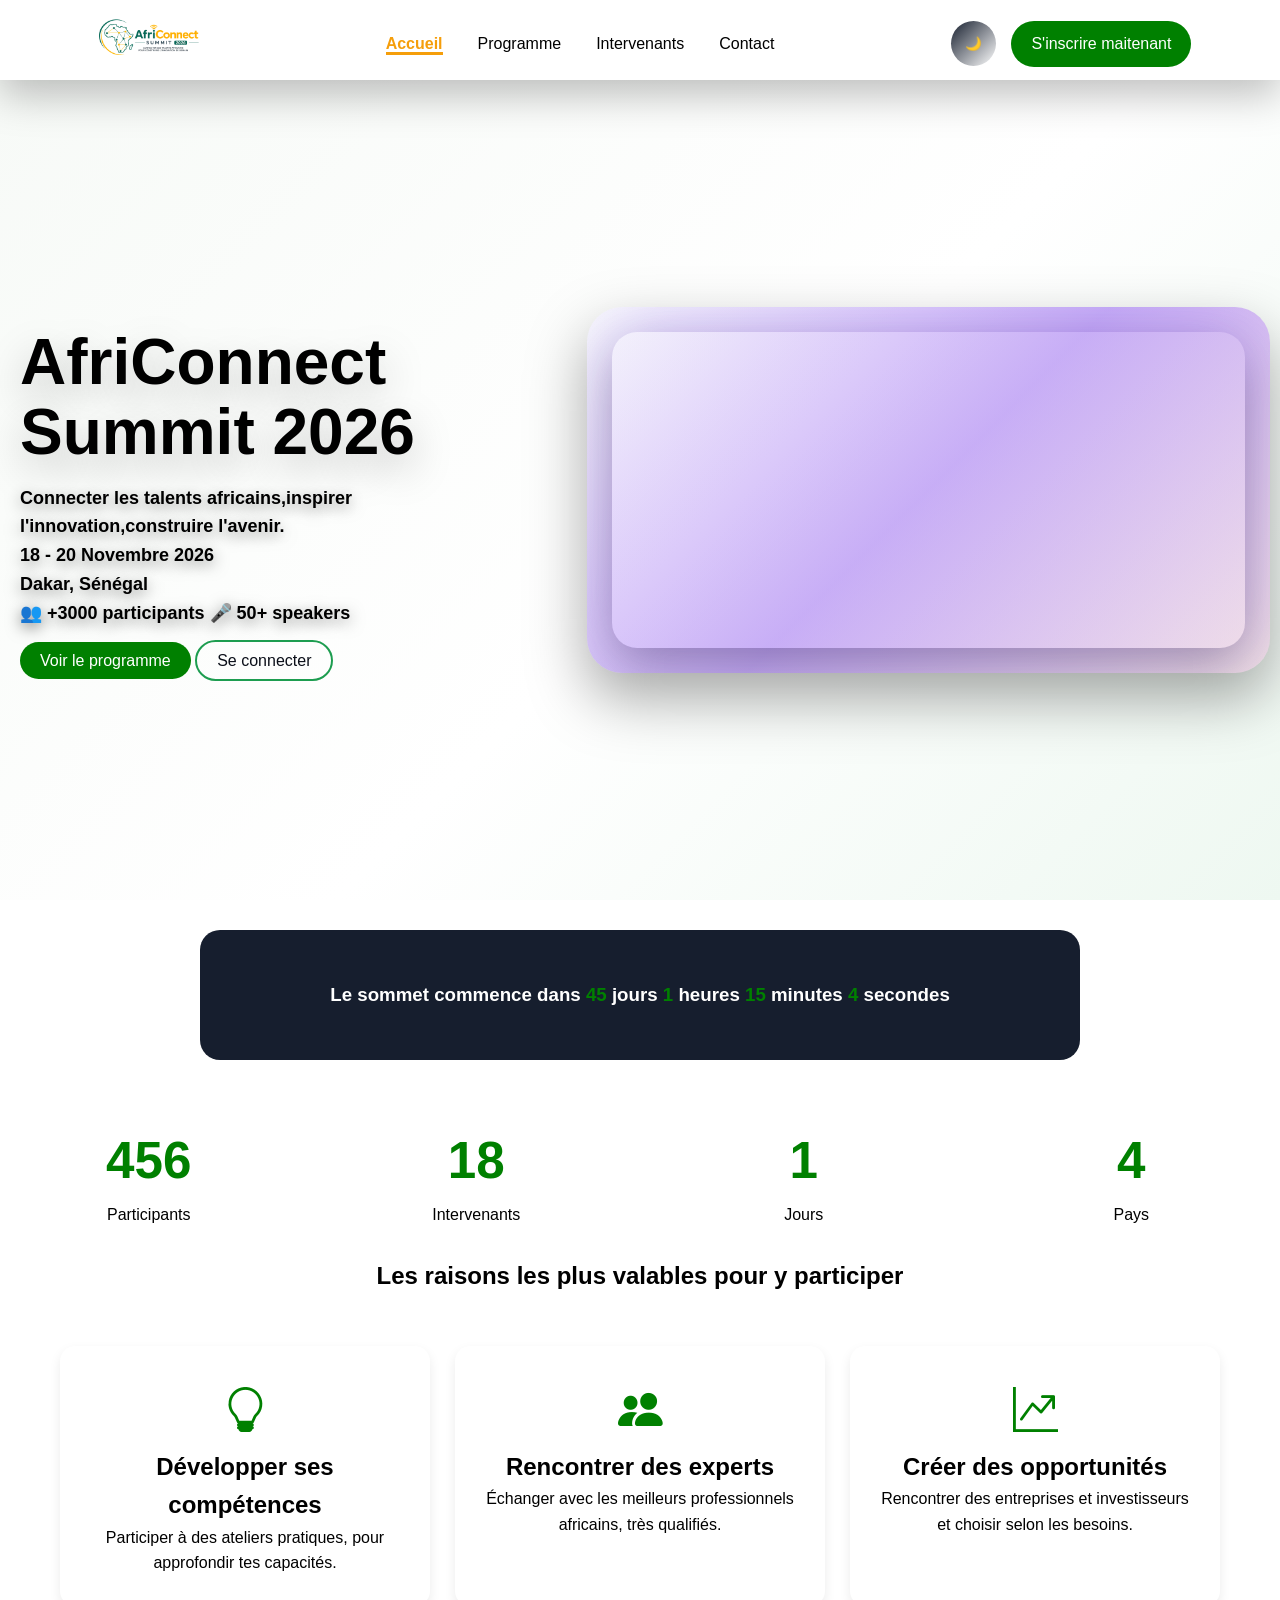
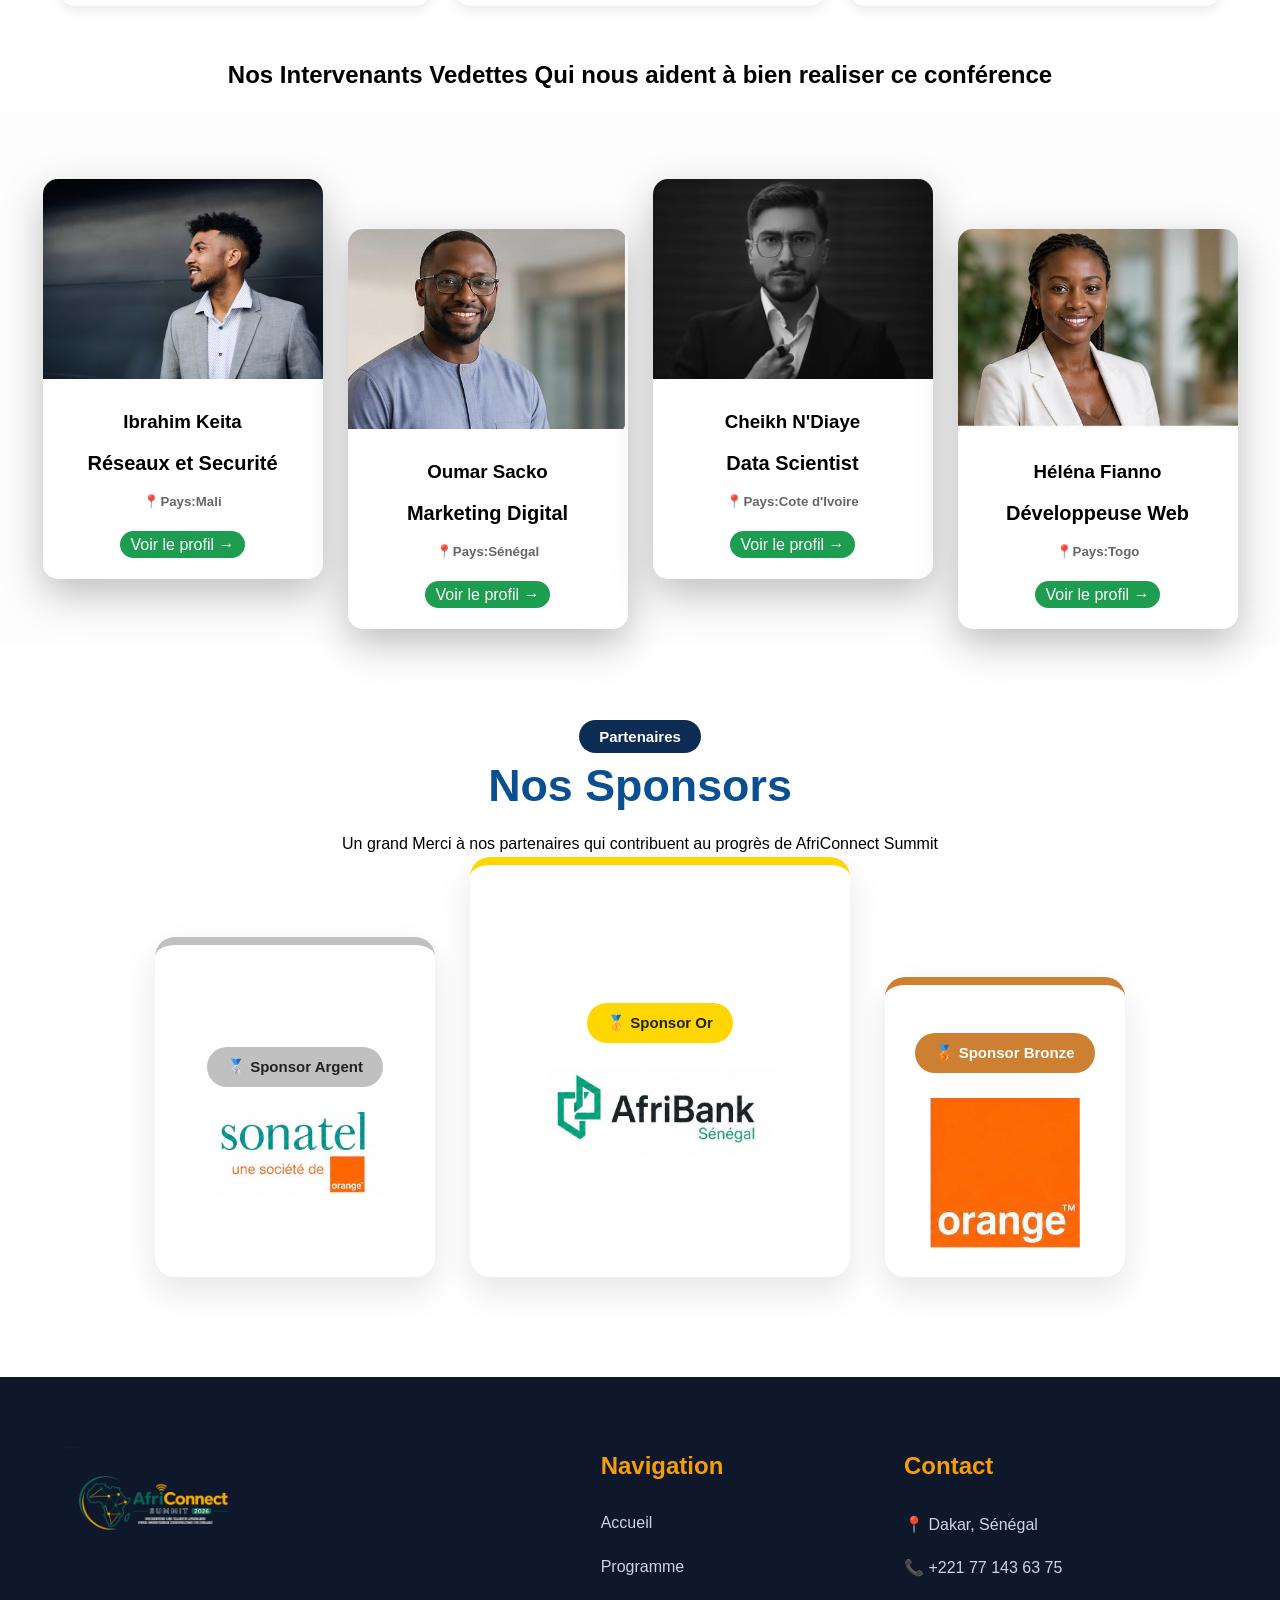
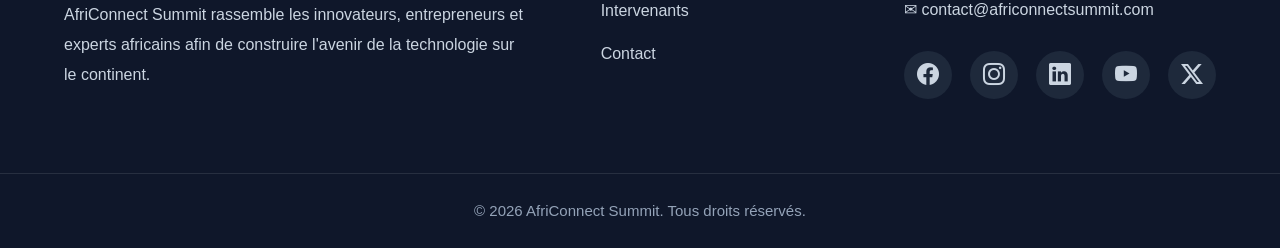
==== commit cf4e0aec: "JS:bouton retour en haut, Filtrage dynamique, Validation Formulaire, Animation de balayage" ====
--- a/index.html
+++ b/index.html
@@ -57,7 +57,7 @@
                 <a href="programme.html" class="voir">Voir le programme</a>
                 <a href="contact.html" class="inscrire">Se connecter</a>
             </div>
-            <div class="video reveal-left">
+            <div class="video reveal-right">
                 <video autoplay muted loop playsinline class="hero-video">
                     <source src="images/conference.mp4" type="video/mp4">
                 </video>
@@ -90,8 +90,8 @@
             </div>
         </section>
         <!--Sections Pourquoi Participer-->
-        <h2 class="center">Les reaisons les plus valables pour y participer</h2>
-        <section class="Participer fade">
+        <h2 class="center">Les raisons les plus valables pour y participer</h2>
+        <section class="Participer">
             <div class="jsp">
                 <i class="bi bi-lightbulb"></i>
                 <h2>Développer ses compétences</h2>
@@ -110,30 +110,30 @@
         </section>
         <!--Sections Intervenants Vedettes-->
         <h2 class="center">Nos Intervenants Vedettes Qui nous aident à bien realiser ce conférence</h2>
-        <section class="intervenants fade">
-            <div class="carde">
+        <section class="intervenants">
+            <div class="carde reveal" data-delay="0">
                 <img src="images/inter41.jpg" alt="inter1">
                 <h3>Ibrahim Keita</h3>
                 <h4 class="metier">Réseaux et Securité</h4>
                 <h5 class="pays">📍Pays:Mali</h5>
                 <a href="intervenants.html" class="btne"> Voir le profil →</a>
             </div>
-            <div class="carde">
+            <div class="carde reveal" data-delay="150">
                 <img src="images/intervant8.jpg.jpeg" alt="inter2">
                 <h3>Oumar Sacko</h3>
                 <h4 class="metier">Marketing Digital</h4>
                 <h5 class="pays">📍Pays:Sénégal</h5>
                 <a href="intervenants.html" class="btne"> Voir le profil →</a>
             </div>
-            <div class="carde">
+            <div class="carde reveal" data-delay="300">
                 <img src="images/photo-1718783573640-c5b01c37bf58.avif" alt="inter3">
                     <h3> Cheikh N'Diaye</h3>
                     <h4 class="metier">Data Scientist</h4>
                     <h5 class="pays">📍Pays:Cote d'Ivoire</h5>
                     <a href="intervenants.html" class="btne"> Voir le profil →</a>
             </div>
-            <div class="carde">
-                <img src="images/photo-1609436132311-e4b0c9370469.avif" alt="inter4">
+            <div class="carde reveal" data-delay="450">
+                <img src="images/intervant7.jpeg" alt="inter4">
                 <h3> Héléna Fianno</h3>
                 <h4 class="metier">Développeuse Web</h4>
                 <h5 class="pays">📍Pays:Togo</h5>
--- a/css/style.css
+++ b/css/style.css
@@ -85,6 +85,7 @@
 /*Les liens au survol*/
 nav a:hover {
     color: var(--secondary);
+     padding-left: 10px;
 }
 /*Lien reste active quand on y est*/
 nav a.active {
@@ -97,7 +98,47 @@
     list-style: none;
     cursor: pointer;
 }
-
+/* Boutons */
+.tabs{
+    display:flex;
+    justify-content:center;
+    gap:15px;
+    margin-bottom:40px;
+}
+
+.tab{
+    padding:12px 30px;
+    border:none;
+    border-radius:30px;
+    cursor:pointer;
+    transition:.3s;
+}
+
+.tab.active{
+    background:#5B4BDB;
+    color:#fff;
+}
+
+/* Plannings */
+.planning{
+    display:none;
+    animation:fade .5s ease;
+}
+
+.planning.active{
+    display:block;
+}
+
+@keyframes fade{
+    from{
+        opacity:0;
+        transform:translateY(20px);
+    }
+    to{
+        opacity:1;
+        transform:translateY(0);
+    }
+}
 a::after {
     content: "";
     position: absolute;
@@ -1209,7 +1250,7 @@
     overflow-x: auto;
     white-space: nowrap;
     scrollbar-width: none;
-    padding: 50px;
+    padding: 40px;
 }
 
 /*qui scroll vers la droite pour voir les autres catégories*/
@@ -1239,7 +1280,12 @@
     transform: translateY(-3px);
     box-shadow: 0 12px 24px rgba(245, 158, 11, .25);
 }
-
+/*quand la categorie est selectionné*/
+.btn.active{
+    background:var(--dark-card);
+    color:#fff;
+    box-shadow:0 10px 25px rgba(91,75,219,.3);
+}
 /*Les cartes des intervenants*/
 .speakers {
     width: 90%;
@@ -1269,11 +1315,11 @@
 
 /* Effet quinconce */
 
-.speaker:nth-child(3n+2) {
-    margin-top: 40px;
-}
-
-.speaker:nth-child(3n) {
+.col:nth-child(3n+2) {
+    margin-top: 60px;
+}
+
+.col:nth-child(3n) {
     margin-top: 80px;
 }
 
@@ -1372,7 +1418,6 @@
     max-width: 1200px;
     margin: 80px auto;
     padding: 0 20px;
-
     display: grid;
     grid-template-columns: 2fr 1fr;
     gap: 40px;
@@ -1435,7 +1480,7 @@
 #form input:focus,
 #form select:focus,
 #form textarea:focus {
-    border-color: #166534;
+    border-color: #a9c3ec;
     background: linear-gradient(0 20px 50px rgba(0, 0, 0, .25),
             0 0 60px rgba(130, 80, 255, .25));
     box-shadow: 0 0 0 4px rgba(22, 101, 52, .15);
@@ -1531,7 +1576,7 @@
 /*  FAQ  */
 
 .faq {
-    width: 70%;
+    width: 80%;
     max-width: 900px;
     margin: 100px auto;
     background: #0b0d2f;
@@ -1596,7 +1641,7 @@
 .content {
     max-height: 0;
     overflow: hidden;
-    background: #19e6d1;
+    background: #60A5FA;
     padding: 0 35px;
     border-radius: 0 0 35px 35px;
     transition: all .4s ease;
@@ -1611,7 +1656,7 @@
 /* Question ouverte */
 
 .faq-item input:checked+label {
-    background: #18ead4;
+    background: #60A5FA;
     color: #111;
     border-radius: 45px 45px 0 0;
 }
@@ -1632,7 +1677,7 @@
 /* Hover */
 
 .faq-item label:hover {
-    color: #18ead4;
+    color: #60A5FA;
 }
 
 .faq-item input:checked+label:hover {
@@ -1739,7 +1784,7 @@
     /* Boutons */
     .voir,
     .inscrire {
-        display: inline-block;
+        display: block;
         width: 220px;
         margin: 10px auto;
     }
@@ -1799,6 +1844,8 @@
 body.dark nav a:hover,
 body.dark nav a.active {
     color: #60A5FA;
+    border-bottom: 2px solid #60A5FA;
+    padding-left: 0;
 }
 
 /*les cartes*/
@@ -1866,3 +1913,63 @@
     opacity: 1;
     transform: translateX(0);
 }
+
+
+/*CSS pour Validtion Formulaire*/
+small{
+    display:block;
+    margin-bottom:15px;
+    color:#e63946;
+    font-size:.9rem;
+}
+
+.succes{
+    color:#16a34a;
+    font-weight:600;
+    margin-top:10px;
+}
+
+.erreur{
+    border:2px solid #e63946;
+}
+
+.valide{
+    border:2px solid #16a34a;
+}
+/*Filtrage dynamique des cartes (apparition avec un effet fluide)*/
+.col{
+    transition: .4s;
+}
+
+.col.hide{
+    opacity:0;
+    transform:scale(.8);
+    pointer-events:none;
+}
+
+.col.show{
+    opacity:1;
+    transform:scale(1);
+}
+/*Apparition des elements à partir du bas*/
+.reveal{
+    opacity:0;
+    transform:translateY(80px);
+    transition:.8s ease;
+}
+
+.reveal.active{
+    opacity:1;
+    transform:translateY(0);
+}
+/*Animation de droite vers gauche*/
+/*Moment d'apparition*/
+.reveal-right{
+    opacity:0;
+    transform:translateX(100px);
+    transition:.8s ease;
+}
+.reveal-right.active{
+    opacity:1;
+    transform:translateX(0);
+}
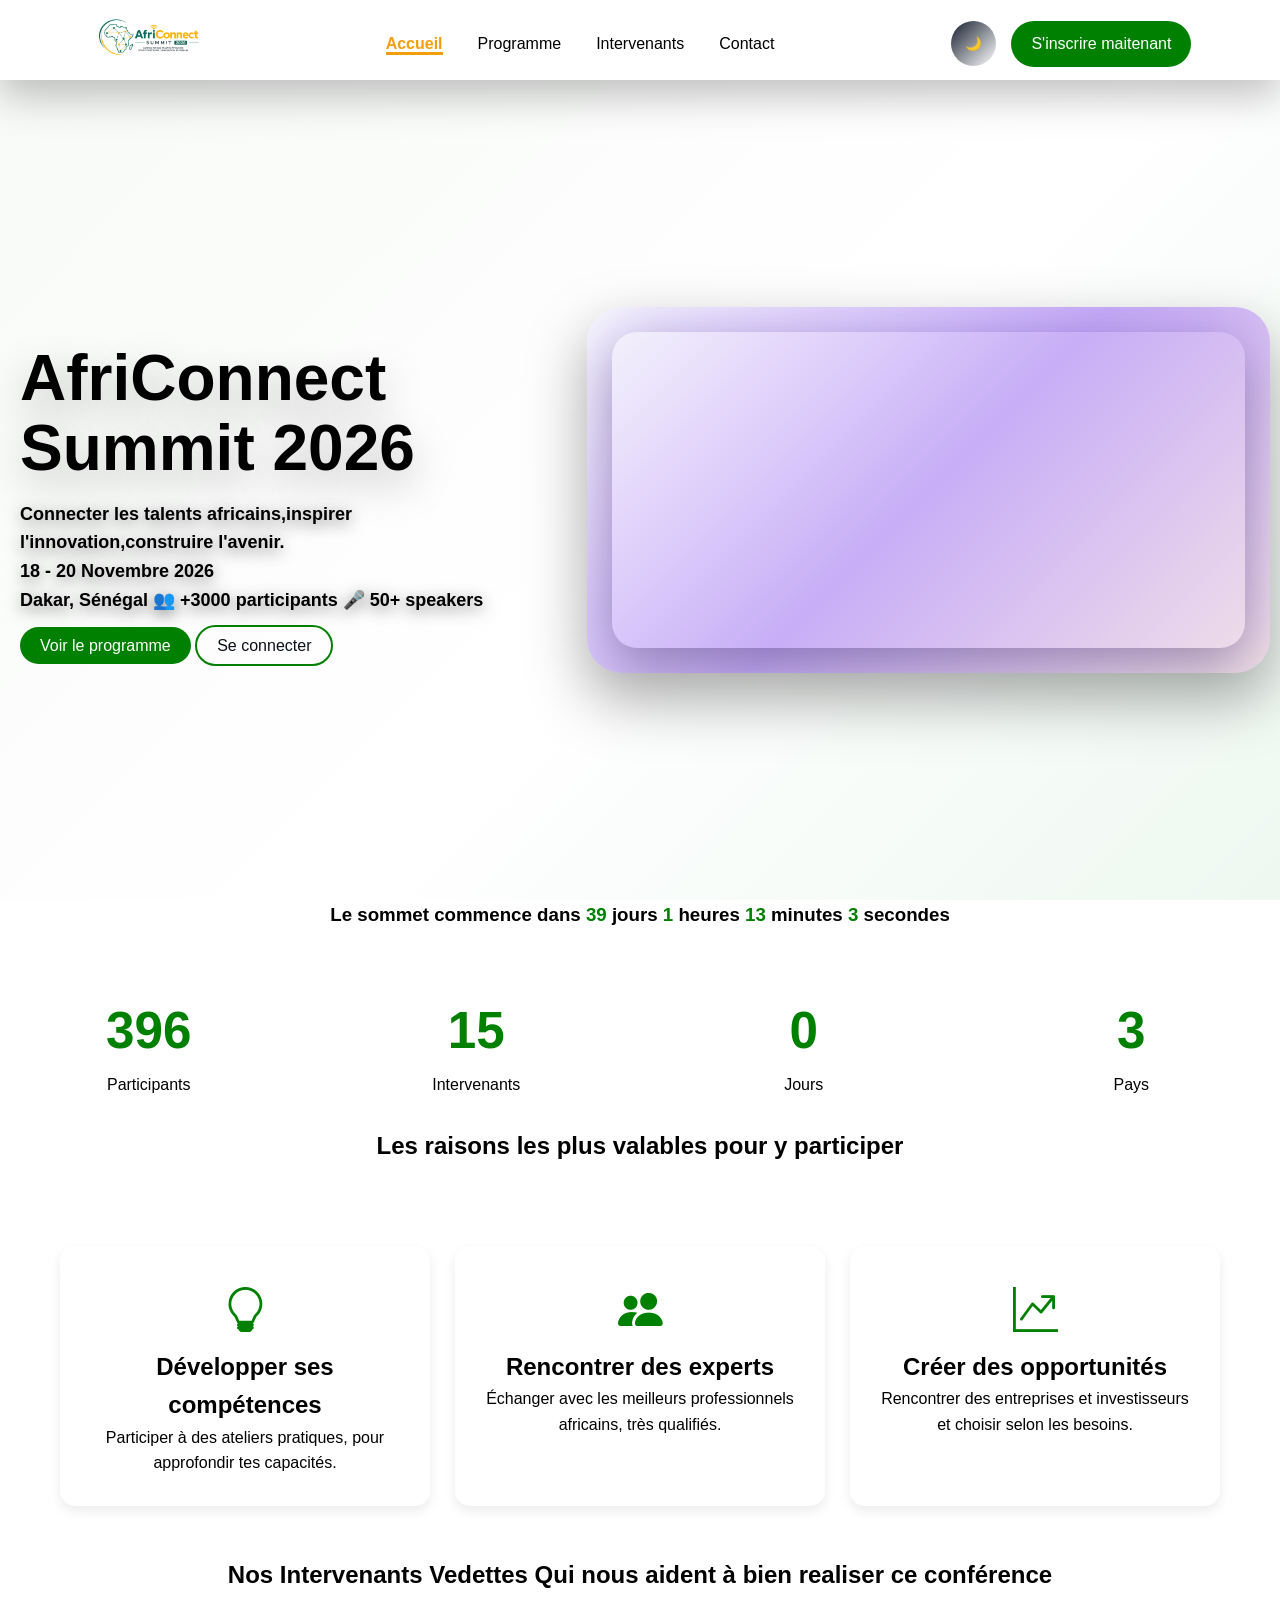
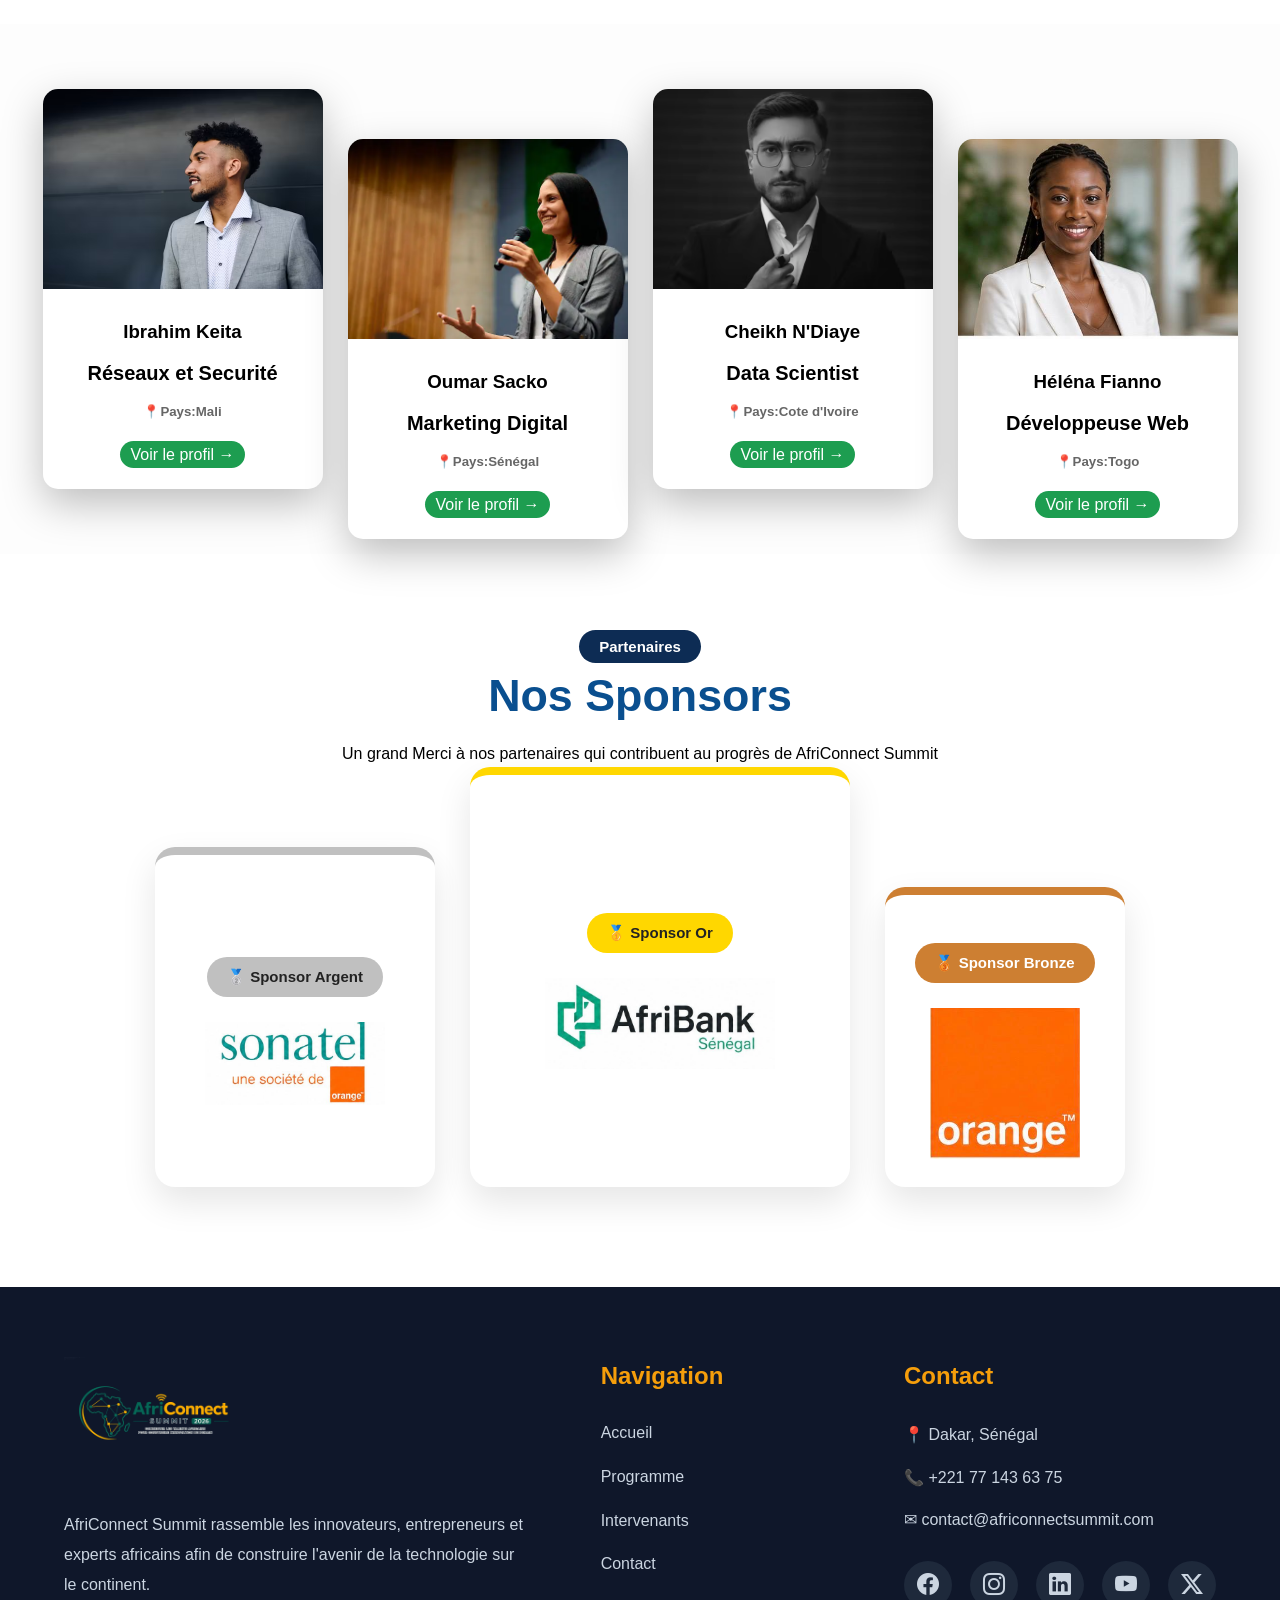
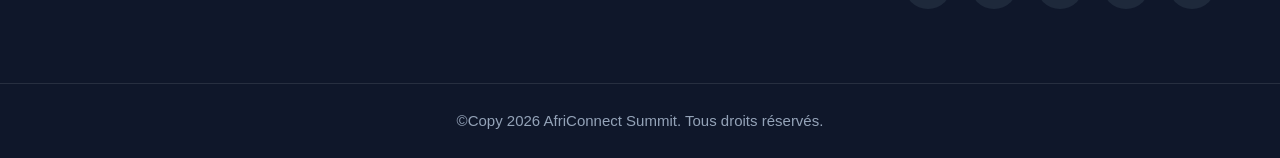
==== commit dc1fadaf: "Validation , Comentaire du code" ====
--- a/index.html
+++ b/index.html
@@ -41,32 +41,35 @@
     </header>
     <main>
         <!--Section hero-->
-        <section >
+        <section>
             <div class="Hero">
-            <div class="gauche reveal-left">
-                <h1>AfriConnect Summit 2026</h1>
-                <h2>
-                    Connecter les talents africains,inspirer l'innovation,construire l'avenir.
-                    <br>18 - 20 Novembre 2026
-                    <br>Dakar, Sénégal
-                    <div class="hero-badges">
-                        <span>👥 +3000 participants</span>
-                        <span>🎤 50+ speakers</span>
-                    </div>
-                </h2>
-                <a href="programme.html" class="voir">Voir le programme</a>
-                <a href="contact.html" class="inscrire">Se connecter</a>
-            </div>
-            <div class="video reveal-right">
-                <video autoplay muted loop playsinline class="hero-video">
-                    <source src="images/conference.mp4" type="video/mp4">
-                </video>
-            </div>
-            </div>
-            <div class="compteur">
-             <h3 class="center">Le sommet commence dans <strong class="counter" data-target="120">0</strong> jours <strong class="counter" data-target="05">0</strong> heures
-            <strong class="counter" data-target="40">0</strong> minutes <strong class="counter" data-target="12">0</strong> secondes</h3>
-        </div>
+                <div class="gauche reveal-left">
+                    <h1>AfriConnect Summit 2026</h1>
+                    <h2>
+                        Connecter les talents africains,inspirer l'innovation,construire l'avenir.
+                        <br> 18 - 20 Novembre 2026
+                        <br>Dakar, Sénégal
+                        <span class="hero-badges">
+                            <span>👥 +3000 participants</span>
+                            <span>🎤 50+ speakers</span>
+                        </span>
+                    </h2>
+                    <a href="programme.html" class="voir">Voir le programme</a>
+                    <a href="contact.html" class="inscrire">Se connecter</a>
+                </div>
+                <div class="video reveal-right">
+                    <video autoplay muted loop playsinline class="hero-video">
+                        <source src="images/conference.mp4" type="video/mp4">
+                    </video>
+                </div>
+            </div>
+            <div>
+                <h3 class="center">Le sommet commence dans <strong class="counter" data-target="120">0</strong> jours
+                    <strong class="counter" data-target="05">0</strong> heures
+                    <strong class="counter" data-target="40">0</strong> minutes <strong class="counter"
+                        data-target="12">0</strong> secondes
+                </h3>
+            </div>
         </section>
         <!--Sections Chiffres clés-->
         <section class="chiffres-clés fade">
@@ -92,17 +95,17 @@
         <!--Sections Pourquoi Participer-->
         <h2 class="center">Les raisons les plus valables pour y participer</h2>
         <section class="Participer">
-            <div class="jsp">
+            <div class="jsp reveal" data-delay="150">
                 <i class="bi bi-lightbulb"></i>
                 <h2>Développer ses compétences</h2>
                 <p>Participer à des ateliers pratiques, pour approfondir tes capacités.</p>
             </div>
-            <div class="jsp">
+            <div class="jsp reveal" data-delay="450">
                 <i class="bi bi-people-fill"></i>
                 <h2> Rencontrer des experts</h2>
                 <p>Échanger avec les meilleurs professionnels africains, très qualifiés.</p>
             </div>
-            <div class="jsp">
+            <div class="jsp reveal" data-target="750">
                 <i class="bi bi-graph-up-arrow"></i>
                 <h2>Créer des opportunités</h2>
                 <p>Rencontrer des entreprises et investisseurs et choisir selon les besoins.</p>
@@ -111,28 +114,28 @@
         <!--Sections Intervenants Vedettes-->
         <h2 class="center">Nos Intervenants Vedettes Qui nous aident à bien realiser ce conférence</h2>
         <section class="intervenants">
-            <div class="carde reveal" data-delay="0">
+            <div class="carde speakere">
                 <img src="images/inter41.jpg" alt="inter1">
                 <h3>Ibrahim Keita</h3>
                 <h4 class="metier">Réseaux et Securité</h4>
                 <h5 class="pays">📍Pays:Mali</h5>
                 <a href="intervenants.html" class="btne"> Voir le profil →</a>
             </div>
-            <div class="carde reveal" data-delay="150">
-                <img src="images/intervant8.jpg.jpeg" alt="inter2">
+            <div class="carde speakere">
+                <img src="images/istockphoto-2228519643-612x612.webp" alt="inter2">
                 <h3>Oumar Sacko</h3>
                 <h4 class="metier">Marketing Digital</h4>
                 <h5 class="pays">📍Pays:Sénégal</h5>
                 <a href="intervenants.html" class="btne"> Voir le profil →</a>
             </div>
-            <div class="carde reveal" data-delay="300">
+            <div class="carde speakere">
                 <img src="images/photo-1718783573640-c5b01c37bf58.avif" alt="inter3">
-                    <h3> Cheikh N'Diaye</h3>
-                    <h4 class="metier">Data Scientist</h4>
-                    <h5 class="pays">📍Pays:Cote d'Ivoire</h5>
-                    <a href="intervenants.html" class="btne"> Voir le profil →</a>
-            </div>
-            <div class="carde reveal" data-delay="450">
+                <h3> Cheikh N'Diaye</h3>
+                <h4 class="metier">Data Scientist</h4>
+                <h5 class="pays">📍Pays:Cote d'Ivoire</h5>
+                <a href="intervenants.html" class="btne"> Voir le profil →</a>
+            </div>
+            <div class="carde speakere">
                 <img src="images/intervant7.jpeg" alt="inter4">
                 <h3> Héléna Fianno</h3>
                 <h4 class="metier">Développeuse Web</h4>
@@ -209,7 +212,7 @@
         </div>
 
         <div class="footer-bottom">
-            <p>© 2026 AfriConnect Summit. Tous droits réservés.</p>
+            <p>©Copy <span id="year"></span> AfriConnect Summit. Tous droits réservés.</p>
         </div>
     </footer>
     <button id="btnTop">
--- a/css/style.css
+++ b/css/style.css
@@ -13,8 +13,6 @@
     --shadow: 0 15px 40px rgba(0, 0, 0, .25);
     /* Bordures */
     --radius: 35px;
-    --radius-card: 20px;
-    --radius-btn: 30px;
     /* Animation */
     --transition: .4s ease;
     /* Typographies */
@@ -51,8 +49,8 @@
     z-index: 1000;
     transition: var(--transition);
     box-shadow: var(--shadow);
-
-}
+}
+
 /*Le contenu des pages*/
 main {
     padding-top: 80px;
@@ -63,19 +61,21 @@
     width: 100%;
     height: 80px;
 }
+
 /*Le contenu de la navbar*/
 .nav-container {
     display: flex;
     justify-content: space-around;
     align-items: center;
 }
+
 /*Les liens de la navigation*/
 .menu {
     display: flex;
     gap: 35px;
 }
 
-a{
+a {
     text-decoration: none;
     color: inherit;
     transition: var(--transition);
@@ -85,11 +85,12 @@
 /*Les liens au survol*/
 nav a:hover {
     color: var(--secondary);
-     padding-left: 10px;
-}
+    padding-left: 10px;
+}
+
 /*Lien reste active quand on y est*/
 nav a.active {
-    color:var(--secondary);
+    color: var(--secondary);
     font-weight: 600;
     border-bottom: 3px solid var(--secondary);
 }
@@ -98,57 +99,7 @@
     list-style: none;
     cursor: pointer;
 }
-/* Boutons */
-.tabs{
-    display:flex;
-    justify-content:center;
-    gap:15px;
-    margin-bottom:40px;
-}
-
-.tab{
-    padding:12px 30px;
-    border:none;
-    border-radius:30px;
-    cursor:pointer;
-    transition:.3s;
-}
-
-.tab.active{
-    background:#5B4BDB;
-    color:#fff;
-}
-
-/* Plannings */
-.planning{
-    display:none;
-    animation:fade .5s ease;
-}
-
-.planning.active{
-    display:block;
-}
-
-@keyframes fade{
-    from{
-        opacity:0;
-        transform:translateY(20px);
-    }
-    to{
-        opacity:1;
-        transform:translateY(0);
-    }
-}
-a::after {
-    content: "";
-    position: absolute;
-    left: 0;
-    bottom: -8px;
-    width: 0;
-    height: 2px;
-    background: var(--secondary);
-    transition: var(--transition);
-}
+
 /*La disposition de boutton dark et rejoindre*/
 .btn-et-autres {
     display: flex;
@@ -156,7 +107,7 @@
     gap: 15px;
 }
 
-/*les bouttons CTA*/
+/*les bouttons d'inscription*/
 .inscription {
     background: var(--btn);
     color: white;
@@ -169,6 +120,7 @@
     background: var(--dark);
     color: var(--white);
 }
+
 /*Bouton Dark mode*/
 #themeToggle {
     width: 45px;
@@ -188,6 +140,7 @@
     flex-direction: column;
     cursor: pointer;
 }
+
 /*les trois tiret superposées*/
 .hamburger span {
     width: 28px;
@@ -205,6 +158,7 @@
         right: -100%;
         width: 260px;
         height: calc(100vh - 75px);
+        /*Adapte à*/
         background: var(--white);
         flex-direction: column;
         align-items: center;
@@ -212,10 +166,15 @@
         gap: 30px;
         transition: var(--Transition);
         box-shadow: var(--shadow);
+        color: #0B1220;
     }
 
     .menu.active {
         right: 0;
+    }
+
+    .menu:hover {
+        color: #0b0d2f;
     }
 
     .hamburger {
@@ -244,21 +203,27 @@
     .menu-btn {
         display: flex;
     }
-}
+
+    .nav-menu:hover {
+        color: var(--dark-card);
+    }
+}
+
 
 /*Section hero*/
 .Hero {
-    
     width: 100%;
     margin: 0 auto;
     display: flex;
     justify-content: space-between;
     align-items: center;
     gap: 40px;
-    min-height: calc(100vh - 80px); /* adapte 80px à ton header */
+    min-height: calc(100vh - 80px);
+    /* adapte 80px au header */
     padding: 0;
     background: linear-gradient(135deg, #f7faf7 0%, #ffffff 55%, #eef8f1 100%);
 }
+
 /*Le texte à gauche et bouton*/
 .gauche {
     flex: 1;
@@ -266,6 +231,7 @@
     z-index: 1;
     padding-top: 20px;
     margin-left: 20px;
+    line-height: 1.4;
 }
 
 .gauche h1 {
@@ -310,10 +276,6 @@
         0 0 60px rgba(130, 80, 255, .25);
 }
 
-.hero-video:hover {
-    transform: translateY(-8px);
-}
-
 /*LES Bottons CTA*/
 .voir {
     background: var(--btn);
@@ -329,6 +291,7 @@
     color: #0B0F19;
     padding: 10px 20px;
     border-radius: 30px;
+    border: 2px solid var(--btn);
 }
 
 .inscrire {
@@ -336,15 +299,16 @@
     color: #0B0F19;
     padding: 10px 20px;
     border-radius: 30px;
-    border: 2px solid #1d9d50;
+    border: 2px solid var(--btn);
 }
 
 .inscrire:hover {
     background: var(--btn);
     color: white;
 }
+
 /*le restant de jour.....*/
-.compteur{
+.compteur {
     background-color: var(--dark-card);
     padding: 50px 20px;
     margin-top: 30px;
@@ -354,22 +318,31 @@
     border-radius: var(--radius-card);
     color: var(--white);
 }
+
+@media (max-width:768px) {
+    .compteur {
+        display: none;
+    }
+}
+
 /*Les chiffres compteurs*/
-strong{
+strong {
     color: var(--btn);
-    font-weight:bold;
-}
+}
+
 /*Section chiffres*/
 .chiffres-clés {
     margin: 0;
     padding: 20px 0;
 }
+
 /*Disposition grid des chiffres*/
 .chiffre {
     display: grid;
     grid-template-columns: repeat(4, 1fr);
     gap: 30px;
 }
+
 /*Cadre contenant les chiffres clées*/
 .chiffre div {
     background: var(--card);
@@ -404,15 +377,11 @@
     padding: 50px 20px;
 
 }
-/*responsité des cartes*/
-@media (max-width:375px) {
-    .participer {
-        grid-template-columns: 1fr;
-    }
-}
+
 /*Pour mettre les textes au millieu*/
 .center {
     text-align: center;
+    margin-bottom: 30px;
 }
 
 .Participer div {
@@ -433,12 +402,19 @@
     color: var(--btn);
 }
 
+/*responsité des cartes*/
+@media (max-width:375px) {
+    .participer {
+        grid-template-columns: 1fr;
+    }
+}
+
 /*Sections des intervenants vedettes*/
 .intervenants {
     display: flex;
     flex-direction: row;
     justify-content: space-around;
-    padding: 65px   30px;
+    padding: 65px 30px;
     background-color: #f9f9f956;
     text-align: center;
     flex-wrap: wrap;
@@ -457,6 +433,7 @@
     box-shadow: var(--shadow);
     padding-bottom: 20px;
 }
+
 /*espace entre les elements des cartes*/
 .carde-container {
     padding-top: 40px;
@@ -465,6 +442,7 @@
 .intervenants .carde:hover {
     transform: translateY(-10px) scale(1.02);
 }
+
 /*Pour les cartes paires un peu penché*/
 .intervenants .carde:nth-child(even) {
     transform: translateY(50px);
@@ -474,8 +452,8 @@
     width: 100%;
     height: 200px;
     object-fit: cover;
-    transition: 0.4s ease;
-    transform: 0.4s ease;
+    transition: var(--transition);
+    transform: var(--transition);
 }
 
 .carde:hover {
@@ -486,23 +464,24 @@
 .carde:hover img {
     transform: scale(1.1);
 }
-.carde h3{
-    margin:20px 0 10px;
-}
-
-.metier{
-    margin:0;
-    font-size:1.25rem;
-    font-weight:600;
-}
-
-.pays{
-    margin:12px 0 20px;
-    color:#666;
-}
-
-
-/*Bouton voir*/
+
+.carde h3 {
+    margin: 20px 0 10px;
+}
+
+.metier {
+    margin: 0;
+    font-size: 1.25rem;
+    font-weight: 600;
+}
+
+.pays {
+    margin: 12px 0 20px;
+    color: #666;
+}
+
+
+/*Bouton voir profil*/
 .btne {
     margin-top: 20px;
     padding: 5px 10px;
@@ -543,6 +522,7 @@
     margin-bottom: 50px;
     font-size: 40px;
 }
+
 /*Badge de partenaires*/
 .part {
     margin-top: 20px;
@@ -554,6 +534,7 @@
     font-size: 15px;
     background-color: #0d2c54;
 }
+
 /*Les 3 cartes  sponsors disposition */
 .sponsors-container {
     display: flex;
@@ -582,6 +563,7 @@
     box-shadow: 0 20px 40px rgba(0, 0, 0, .18);
 
 }
+
 /*Logo sponsors*/
 .card img {
     width: 80%;
@@ -658,278 +640,15 @@
         align-items: center;
     }
 
-    .gold,
-    .silver,
-    .bronze {
+    .gold {
         width: 90%;
         max-width: 380px;
         height: 320px;
     }
-}
-
-.card {
-    opacity: 0;
-    transform: translateY(50px);
-    animation: apparition 0.8s ease forwards;
-}
-
-.card:nth-child(2) {
-    animation-delay: 0.2s;
-}
-
-.card:nth-child(3) {
-    animation-delay: 0.4s;
-}
-
-@keyframes apparition {
-    from {
-        opacity: 0;
-        transform: translateY(50px);
-    }
-
-    to {
-        opacity: 1;
-        transform: translateY(0);
-    }
-}
-
-/*La page de programme*/
-.hero-internep {
-    background: linear-gradient(rgba(10, 35, 66, .85), rgba(5, 16, 32, .85)),
-        url(../images/bga.jpeg) center/cover;
-    height: 320px;
-    display: flex;
-    flex-direction: column;
-    justify-content: center;
-    align-items: center;
-    color: white;
-    text-align: center;
-}
-
-.hero-internei {
-    background: linear-gradient(rgba(10, 35, 66, .85), rgba(5, 16, 32, .85)),
-        url(../images/LDN-Panel-Highligh-2-500.webp) center/cover;
-    height: 320px;
-    display: flex;
-    flex-direction: column;
-    justify-content: center;
-    align-items: center;
-    color: white;
-    text-align: center;
-}
-
-.hero-internec {
-    background: linear-gradient(rgba(10, 35, 66, .85), rgba(5, 16, 32, .85)),
-        url(../images/LDN-Panel-Highligh-3-500.webp) center/cover;
-    height: 320px;
-    display: flex;
-    flex-direction: column;
-    justify-content: center;
-    align-items: center;
-    color: white;
-    text-align: center;
-}
-
-.hero-interne h1 {
-    font-size: 55px;
-    font-weight: 700;
-    margin-bottom: 15px;
-}
-
-.hero-interne p {
-    font-size: 18px;
-    color: #ddd;
-}
-
-
-/*Section PROGRAMME*/
-.programme {
-    width: 90%;
-    max-width: 1200px;
-    margin: 80px auto;
-}
-
-/* Onglets */
-.tabs {
-    display: flex;
-    justify-content: center;
-    gap: 20px;
-    margin-bottom: 40px;
-    flex-wrap: wrap;
-}
-.tab {
-    border: none;
-    padding: 15px 35px;
-    border-radius: 40px;
-    cursor: pointer;
-    background: #e9eef6;
-    color: #0d2c54;
-    font-weight: 600;
-    transition: .4s;
-    font-size: 17px;
-}
-
-.tab:hover {
-
-    background: #0d6efd;
-    color: white;
-}
-
-.tab.active {
-
-    background: #0d2c54;
-    color: white;
-    box-shadow: 0 8px 25px rgba(0, 0, 0, .2);
-}
-
-/* Planning */
-
-.planning {
-
-    display: none;
-}
-
-.planning.active {
-
-    display: block;
-}
-
-
-/* Tableau */
-
-table {
-
-    width: 100%;
-    border-collapse: collapse;
-    overflow: hidden;
-    border-radius: 15px;
-    background: white;
-    box-shadow: 0 15px 40px rgba(0, 0, 0, .08);
-}
-
-table th {
-
-    background: #0d2c54;
-    color: white;
-    padding: 20px;
-    font-size: 18px;
-}
-
-table td {
-
-    padding: 18px;
-    text-align: center;
-    border-bottom: 1px solid #eee;
-}
-
-table tr:nth-child(even) {
-
-    background: #f8f9fb;
-}
-
-table tr:hover {
-
-    background: #eef5ff;
-    transition: .3s;
-}
-
-@media (max-width:768px) {
-
-    .planning {
-        overflow-x: auto;
-        -webkit-overflow-scrolling: touch;
-    }
-
-    .planning table {
-        min-width: 650px;
-        width: 100%;
-    }
-}
-
-/* =====================
-THEMES
-=====================*/
-
-.themes {
-    width: 90%;
-    max-width: 1200px;
-    margin: 100px auto;
-    text-align: center;
-}
-
-.themes h2 {
-    font-size: 40px;
-    margin-bottom: 50px;
-    color: #0d2c54;
-}
-
-/* Grille 2 x 2 */
-.grid-themes {
-    display: grid;
-    grid-template-columns: repeat(2, 1fr);
-    gap: 30px;
-}
-
-.theme-card {
-    background: #fff;
-    border-radius: 25px;
-    padding: 30px 20px;
-    min-height: 100px;
-    display: flex;
-    flex-direction: column;
-    justify-content: center;
-    align-items: center;
-    box-shadow: 0 15px 35px rgba(0, 0, 0, .08);
-    transition: all .4s ease;
-}
-
-.theme-card:hover {
-    transform: translateY(-10px);
-    box-shadow: 0 20px 45px rgba(13, 44, 84, .18);
-}
-
-.theme-card .icone {
-    font-size: 42px;
-    color: #0d2c54;
-    margin-bottom: 25px;
-}
-
-.theme-card h3 {
-    color: #0d2c54;
-    font-size: 26px;
-    margin-bottom: 20px;
-    font-weight: 700;
-}
-
-.theme-card p {
-    color: #666;
-    font-size: 20px;
-    line-height: 1.8;
-    max-width: 420px;
-}
-
-/* Responsive */
-@media (max-width: 768px) {
-
-    .grid-themes {
-        grid-template-columns: 1fr;
-    }
-
-    .theme-card {
-        min-height: auto;
-        padding: 40px 30px;
-    }
-
-    .themes h2 {
-        font-size: 32px;
-    }
+
 }
 
 /*Footer*/
-/* =========================
-        FOOTER PREMIUM
-=========================*/
-
 footer {
 
     background: #0f172a;
@@ -973,119 +692,92 @@
 }
 
 .footer-col ul {
-
     list-style: none;
 }
 
 .footer-col li {
-
     margin-bottom: 18px;
 }
 
 .footer-col a {
-
     text-decoration: none;
     color: #cbd5e1;
     transition: .3s;
 }
 
 .footer-col a:hover {
-
     color: var(--secondary);
     padding-left: 8px;
 }
 
 .socials {
-
     display: flex;
     gap: 18px;
     margin-top: 25px;
 }
 
 .socials a {
-
     width: 48px;
     height: 48px;
-
     border-radius: 50%;
-
     display: flex;
     align-items: center;
     justify-content: center;
-
     background: #1e293b;
-
     font-size: 22px;
-
     transition: .35s;
 }
 
 .socials a:hover {
-
     background: var(--secondary);
     color: white;
-
     transform: translateY(-6px);
 }
 
 .footer-bottom {
-
     border-top: 1px solid rgba(255, 255, 255, .1);
-
     text-align: center;
-
     padding: 25px;
-
     color: #94a3b8;
-
     font-size: 15px;
 }
 
-@media(max-width:900px) {
+@media(max-width:768px) {
 
     .footer-container {
-
         grid-template-columns: 1fr;
         text-align: center;
-
         gap: 50px;
     }
 
     .footer-logo {
-
         margin: auto auto 25px;
     }
 
     .socials {
-
         justify-content: center;
     }
 
 }
 
-@media(max-width:500px) {
+@media(max-width:375px) {
 
     .footer-container {
-
         padding: 50px 20px;
     }
 
     .footer-col h3 {
-
         font-size: 22px;
     }
 
     .footer-col p,
     .footer-col a {
-
         font-size: 16px;
     }
 
     .socials a {
-
         width: 42px;
         height: 42px;
-
         font-size: 20px;
     }
 
@@ -1114,63 +806,258 @@
     transform: scale(1.1);
 }
 
+/*La page de programme*/
+.hero-internep {
+    background: linear-gradient(rgba(10, 35, 66, .85), rgba(5, 16, 32, .85)),
+        url(../images/bga.jpeg) center/cover;
+    height: 320px;
+    display: flex;
+    flex-direction: column;
+    justify-content: center;
+    align-items: center;
+    color: white;
+    text-align: center;
+}
+
+.hero-interne h1 {
+    font-size: 55px;
+    font-weight: 700;
+    margin-bottom: 15px;
+}
+
+.hero-interne p {
+    font-size: 18px;
+    color: #ddd;
+}
+
+/*Section PROGRAMME*/
+.programme {
+    width: 90%;
+    max-width: 1200px;
+    margin: 80px auto;
+}
+
+/* Onglets des jours */
+.tabs {
+    display: flex;
+    justify-content: center;
+    gap: 20px;
+    margin-bottom: 40px;
+    flex-wrap: wrap;
+}
+
+/*jours*/
+.tab {
+    border: none;
+    padding: 15px 35px;
+    border-radius: 40px;
+    cursor: pointer;
+    background: #e9eef6;
+    color: #0d2c54;
+    font-weight: 600;
+    transition: .4s;
+    font-size: 17px;
+}
+
+.tab:hover {
+    background: #0d6dfd36;
+    color: white;
+}
+
+.tab.active {
+    background: #0d2c54;
+    color: white;
+    box-shadow: 0 8px 25px rgba(0, 0, 0, .2);
+}
+
+/* Planning */
+
+.planning {
+    display: none;
+}
+
+.planning.active {
+    display: block;
+}
+
+
+/* Tableau */
+
+table {
+
+    width: 100%;
+    border-collapse: collapse;
+    overflow: hidden;
+    border-radius: 15px;
+    background: white;
+    box-shadow: 0 15px 40px rgba(0, 0, 0, .08);
+}
+
+table th {
+
+    background: #0d2c54;
+    color: white;
+    padding: 20px;
+    font-size: 18px;
+}
+
+table td {
+
+    padding: 18px;
+    text-align: center;
+    border-bottom: 1px solid #eee;
+}
+
+table tr:nth-child(even) {
+
+    background: #f8f9fb;
+}
+
+table tr:hover {
+
+    background: #eef5ff;
+    transition: .3s;
+}
+
+@media (max-width:768px) {
+
+    .planning {
+        overflow-x: auto;
+
+    }
+
+    .planning table {
+        min-width: 650px;
+        width: 100%;
+    }
+}
+
+/*Themes*/
+
+.themes {
+    width: 90%;
+    max-width: 1200px;
+    margin: 100px auto;
+    text-align: center;
+}
+
+.themes h2 {
+    font-size: 40px;
+    margin-bottom: 50px;
+    color: #0d2c54;
+}
+
+/* Grille 2 x 2 */
+.grid-themes {
+    display: grid;
+    grid-template-columns: repeat(2, 1fr);
+    gap: 30px;
+}
+
+.theme-card {
+    background: #fff;
+    border-radius: 25px;
+    padding: 30px 20px;
+    min-height: 100px;
+    display: flex;
+    flex-direction: column;
+    justify-content: center;
+    align-items: center;
+    box-shadow: 0 15px 35px rgba(0, 0, 0, .08);
+    transition: all .4s ease;
+}
+
+.theme-card:hover {
+    transform: translateY(-10px);
+    box-shadow: 0 20px 45px rgba(13, 44, 84, .18);
+}
+
+.theme-card .icone {
+    font-size: 42px;
+    color: #0d2c54;
+    margin-bottom: 25px;
+}
+
+.theme-card h3 {
+    color: #0d2c54;
+    font-size: 26px;
+    margin-bottom: 20px;
+    font-weight: 700;
+}
+
+.theme-card p {
+    color: #666;
+    font-size: 20px;
+    line-height: 1.8;
+    max-width: 420px;
+}
+
+/* Responsive */
+@media (max-width: 768px) {
+
+    .grid-themes {
+        grid-template-columns: 1fr;
+    }
+
+    .theme-card {
+        min-height: auto;
+        padding: 40px 30px;
+    }
+
+    .themes h2 {
+        font-size: 32px;
+    }
+}
+
+
 /* RESPONSIVE de la page programme*/
 
-@media(max-width:992px) {
+@media(max-width:768px) {
 
     .hero-interne h1 {
-
         font-size: 42px;
     }
 
     table {
-
         font-size: 14px;
     }
 
     table th,
     table td {
-
         padding: 12px;
     }
 
     .themes h2 {
-
         font-size: 32px;
     }
 
 }
 
+/*Les tableaux du planning*/
 @media(max-width:768px) {
 
     .tabs {
-
         flex-direction: column;
         align-items: center;
     }
 
     .tab {
-
         width: 220px;
     }
 
     .hero-interne {
-
         height: 250px;
     }
 
     .hero-interne h1 {
-
         font-size: 34px;
     }
 
     .hero-interne p {
-
         font-size: 16px;
     }
 
     table {
-
         display: block;
         overflow-x: auto;
         white-space: nowrap;
@@ -1181,17 +1068,14 @@
 @media(max-width:480px) {
 
     .hero-interne h1 {
-
         font-size: 28px;
     }
 
     .themes h2 {
-
         font-size: 26px;
     }
 
     .theme-card {
-
         padding: 30px 20px;
     }
 
@@ -1243,6 +1127,20 @@
 }
 
 /*La page d'inteventans*/
+/*Section hero interne*/
+.hero-internei {
+    background: linear-gradient(rgba(10, 35, 66, .85), rgba(5, 16, 32, .85)),
+        url(../images/LDN-Panel-Highligh-2-500.webp) center/cover;
+    height: 320px;
+    display: flex;
+    flex-direction: column;
+    justify-content: center;
+    align-items: center;
+    color: white;
+    text-align: center;
+}
+
+/*La disposition des categories*/
 .filtre {
     display: flex;
     justify-content: space-around;
@@ -1280,12 +1178,14 @@
     transform: translateY(-3px);
     box-shadow: 0 12px 24px rgba(245, 158, 11, .25);
 }
+
 /*quand la categorie est selectionné*/
-.btn.active{
-    background:var(--dark-card);
-    color:#fff;
-    box-shadow:0 10px 25px rgba(91,75,219,.3);
-}
+.btn.active {
+    background: var(--dark-card);
+    color: #fff;
+    box-shadow: 0 10px 25px rgba(91, 75, 219, .3);
+}
+
 /*Les cartes des intervenants*/
 .speakers {
     width: 90%;
@@ -1297,23 +1197,19 @@
     gap: 35px;
 }
 
-/* Cartes */
-
+/* Carte */
 .speaker {
     background: #fff;
     border-radius: 20px;
     overflow: hidden;
     text-align: center;
-
     box-shadow: 0 15px 35px rgba(0, 0, 0, .08);
-
     transition: .4s;
-
     opacity: 0;
     transform: translateY(70px);
 }
 
-/* Effet quinconce */
+/* Effet quinconce des cartes*/
 
 .col:nth-child(3n+2) {
     margin-top: 60px;
@@ -1323,72 +1219,54 @@
     margin-top: 80px;
 }
 
+/*css du js*/
 .speaker.show {
     opacity: 1;
     transform: translateY(0);
 }
 
 .speaker:hover {
-
     transform: translateY(-12px) scale(1.03);
-
     box-shadow: 0 25px 45px rgba(13, 44, 84, .18);
-
 }
 
 .speaker img {
-
     width: 100%;
     height: 320px;
-
     object-fit: cover;
-
-}
-
-.speaker h3 {
-
+}
+
+.speaker h2 {
     margin-top: 20px;
     color: #0d2c54;
     font-size: 24px;
-
 }
 
 .speaker p {
-
     color: #666;
     margin: 8px 0;
-
-}
-
+}
+
+/*Pour le pays dernier p*/
 .speaker p:last-child {
-
     margin-bottom: 25px;
-
 }
 
 /* Tablette */
-
 @media(max-width:992px) {
-
     .speakers {
-
         grid-template-columns: repeat(2, 1fr);
-
     }
 
     .speaker:nth-child(3n),
     .speaker:nth-child(3n+2) {
-
         margin-top: 0;
-
     }
 
     .speaker:nth-child(even) {
-
         margin-top: 40px;
 
     }
-
 }
 
 /* Mobile */
@@ -1396,24 +1274,29 @@
 @media(max-width:768px) {
 
     .speakers {
-
         grid-template-columns: 1fr;
-
     }
 
     .speaker {
-
         margin-top: 0 !important;
-
-    }
-
+    }
 }
 
 /*La page contact*/
-/* =========================
-   SECTION CONTACT
-========================= */
-
+/*Section hero interne*/
+.hero-internec {
+    background: linear-gradient(rgba(10, 35, 66, .85), rgba(5, 16, 32, .85)),
+        url(../images/LDN-Panel-Highligh-3-500.webp) center/cover;
+    height: 320px;
+    display: flex;
+    flex-direction: column;
+    justify-content: center;
+    align-items: center;
+    color: white;
+    text-align: center;
+}
+
+/*section formulaire et info*/
 .contact {
     max-width: 1200px;
     margin: 80px auto;
@@ -1441,9 +1324,7 @@
     color: #166534;
 }
 
-/* =========================
-   FORMULAIRE
-========================= */
+/* FORMULAIRE */
 .Formulaire {
     background: linear-gradient(135deg, var(--primary), var(--secondary));
 }
@@ -1486,12 +1367,14 @@
     box-shadow: 0 0 0 4px rgba(22, 101, 52, .15);
 }
 
+/*message d'erreur*/
 small {
     color: crimson;
     font-size: .85rem;
     margin-top: -10px;
 }
 
+/*bouton d'envoi*/
 #form button {
     margin-top: 10px;
     padding: 15px;
@@ -1506,7 +1389,7 @@
 }
 
 #form button:hover {
-    background: #0f5132;
+    background: var(--dark-card);
     transform: translateY(-3px);
 }
 
@@ -1519,10 +1402,8 @@
     display: flex;
     align-items: center;
     gap: 10px;
-
     padding: 15px 0;
     border-bottom: 1px solid #eee;
-
     color: #444;
     font-size: 1rem;
 }
@@ -1541,9 +1422,9 @@
     color: #0f5132;
 }
 
-/* RESPONSIVE */
-
-@media (max-width: 992px) {
+/* RESPONSIVE de la page contact */
+
+@media (max-width: 768px) {
     .contact {
         grid-template-columns: 1fr;
     }
@@ -1553,7 +1434,7 @@
     }
 }
 
-@media (max-width: 576px) {
+@media (max-width: 375px) {
 
     .Formulaire,
     .infos {
@@ -1573,7 +1454,7 @@
 
 }
 
-/*  FAQ  */
+/*  FAQ */
 
 .faq {
     width: 80%;
@@ -1597,16 +1478,17 @@
     gap: 10px;
 }
 
-/* Une question */
+/*Les tirets en haut des questions*/
 
 .faq-item {
-    border-top: 1px solid rgba(255, 255, 255, .25);
+    border-top: 1px dashed rgba(255, 255, 255, .25);
 }
 
 .faq-item:last-child {
-    border-bottom: 1px solid rgba(255, 255, 255, .25);
-}
-
+    border-bottom: 1px dashed rgba(255, 255, 255, .25);
+}
+
+/*pour cacher le bouton checked*/
 .faq-item input {
     display: none;
 }
@@ -1683,7 +1565,26 @@
 .faq-item input:checked+label:hover {
     color: #111;
 }
-
+/*Google maps*/
+.map{
+    width: 90%;
+    max-width: 1200px;
+    margin: 80px auto;
+    text-align: center;
+}
+
+.map h2{
+    margin-bottom: 30px;
+    font-size: 2rem;
+}
+
+.map iframe{
+    width: 100%;
+    height: 450px;
+    border: none;
+    border-radius: 25px;
+    box-shadow: 0 15px 40px rgba(0,0,0,.2);
+}
 /* ================= Responsive ================= */
 
 @media (max-width:992px) {
@@ -1724,7 +1625,7 @@
 
 }
 
-/*Responsivité de la page d'auccueil*/
+/*Responsivité de la page d'accueil*/
 /*Pour la navbar*/
 @media(max-width:768px) {
 
@@ -1834,7 +1735,7 @@
 /*header nav*/
 body.dark header {
     background: rgba(11, 18, 32, .8);
-   
+
 }
 
 body.dark nav a {
@@ -1852,15 +1753,17 @@
 body.dark .card,
 body.dark .carde,
 body.dark .speaker,
-body.dark .theme-card{
+body.dark .theme-card {
     background: #1F2937;
     border: 1px solid #374151;
     color: white;
 }
+
 .body.dark table th,
-body.dark table td{
-color: #030712;
-}
+body.dark table td {
+    color: #030712;
+}
+
 body.dark .btn {
     background: #2563EB;
 }
@@ -1886,6 +1789,7 @@
     background-color: #0f172a;
     color: var(--white);
 }
+
 /*css pour la section fondu*/
 .fade {
     opacity: 0;
@@ -1902,7 +1806,7 @@
     filter: blur(0);
 }
 
-/*CSS js d'apparition des elements*/
+/*CSS js d'apparition des elements de gauche vers*/
 .reveal-left {
     opacity: 0;
     transform: translateX(-80px);
@@ -1916,60 +1820,64 @@
 
 
 /*CSS pour Validtion Formulaire*/
-small{
-    display:block;
-    margin-bottom:15px;
-    color:#e63946;
-    font-size:.9rem;
-}
-
-.succes{
-    color:#16a34a;
-    font-weight:600;
-    margin-top:10px;
-}
-
-.erreur{
-    border:2px solid #e63946;
-}
-
-.valide{
-    border:2px solid #16a34a;
-}
+small {
+    display: block;
+    margin-bottom: 15px;
+    color: #e63946;
+    font-size: .9rem;
+}
+
+.succes {
+    color: #16a34a;
+    font-weight: 600;
+    margin-top: 10px;
+}
+
+.erreur {
+    border: 2px solid #e63946;
+}
+
+.valide {
+    border: 2px solid #16a34a;
+}
+
 /*Filtrage dynamique des cartes (apparition avec un effet fluide)*/
-.col{
+.col {
     transition: .4s;
 }
 
-.col.hide{
-    opacity:0;
-    transform:scale(.8);
-    pointer-events:none;
-}
-
-.col.show{
-    opacity:1;
-    transform:scale(1);
-}
+.col.hide {
+    opacity: 0;
+    transform: scale(.8);
+    pointer-events: none;
+}
+
+.col.show {
+    opacity: 1;
+    transform: scale(1);
+}
+
 /*Apparition des elements à partir du bas*/
-.reveal{
-    opacity:0;
-    transform:translateY(80px);
-    transition:.8s ease;
-}
-
-.reveal.active{
-    opacity:1;
-    transform:translateY(0);
-}
+.reveal {
+    opacity: 0;
+    transform: translateY(80px);
+    transition: .8s ease;
+}
+
+.reveal.active {
+    opacity: 1;
+    transform: translateY(0);
+}
+
 /*Animation de droite vers gauche*/
 /*Moment d'apparition*/
-.reveal-right{
-    opacity:0;
-    transform:translateX(100px);
-    transition:.8s ease;
-}
-.reveal-right.active{
-    opacity:1;
-    transform:translateX(0);
-}+.reveal-right {
+    opacity: 0;
+    transform: translateX(100px);
+    transition: .8s ease;
+}
+
+.reveal-right.active {
+    opacity: 1;
+    transform: translateX(0);
+}
